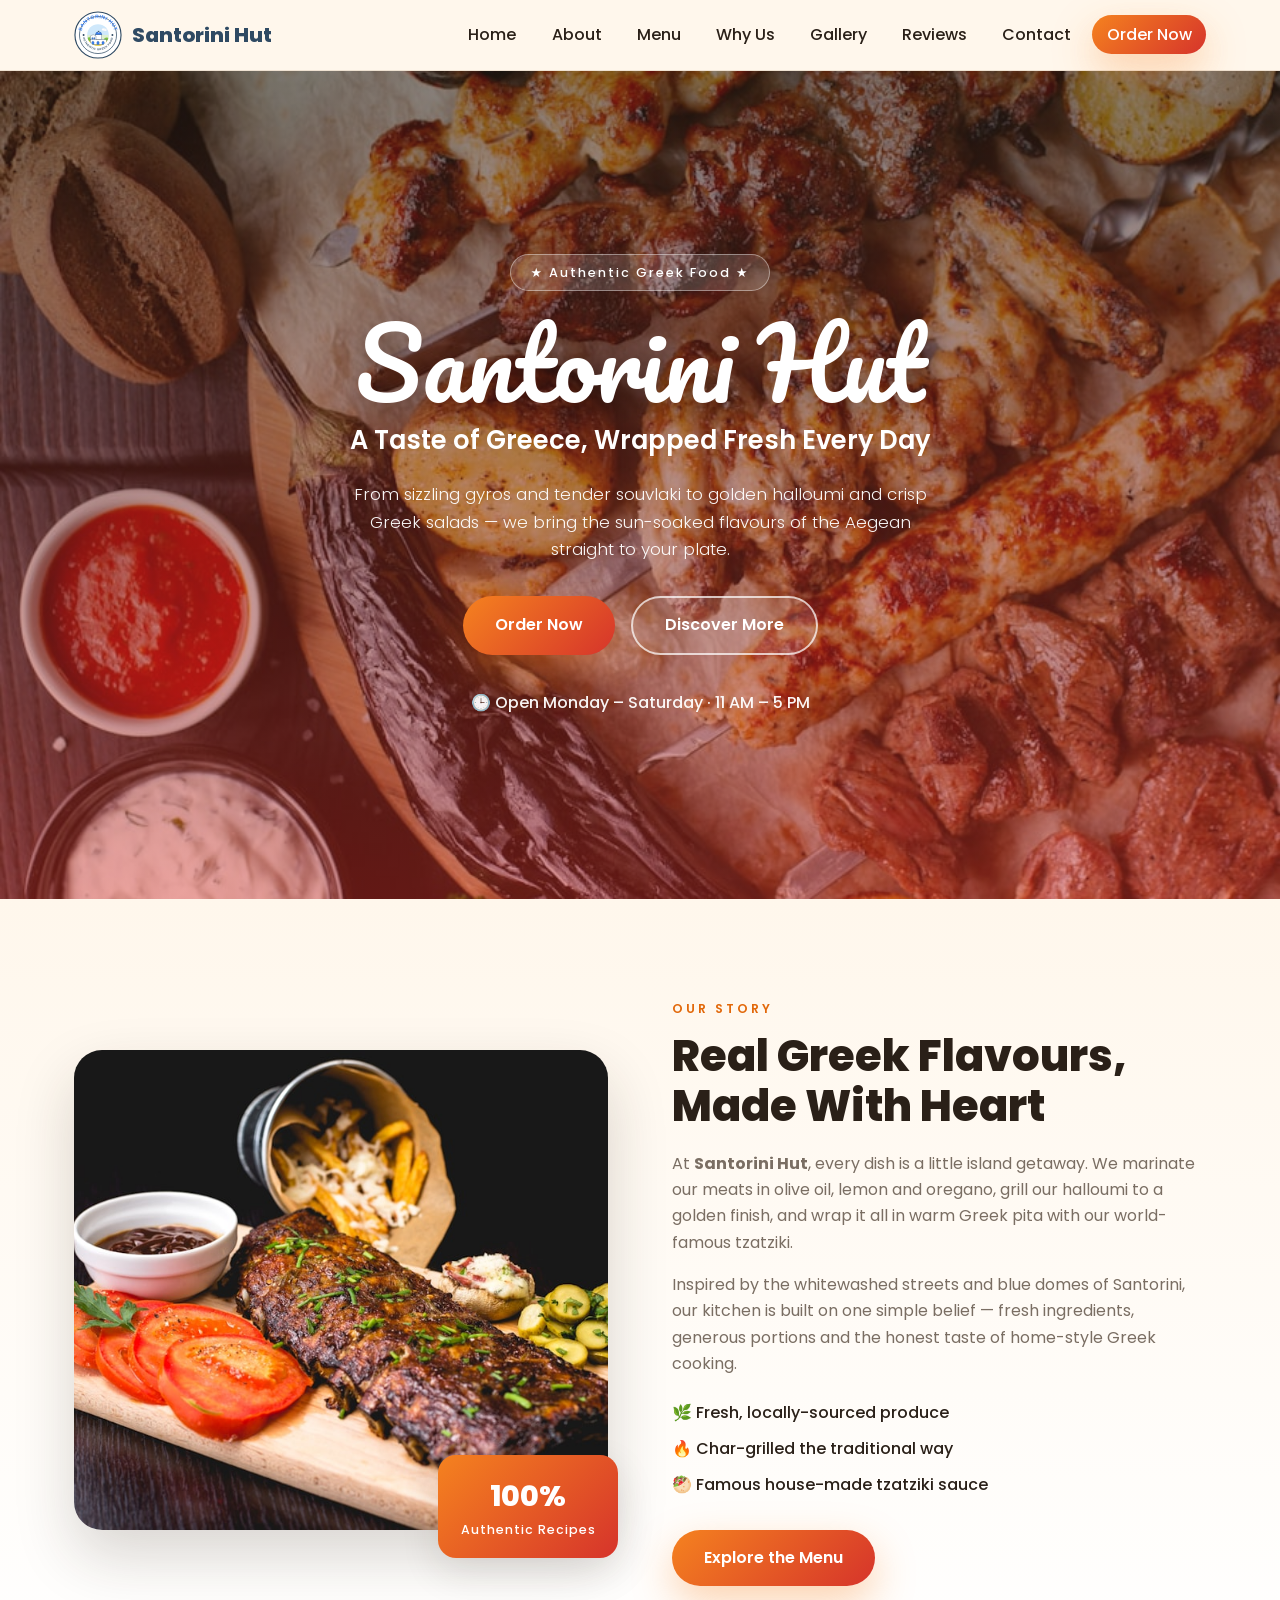
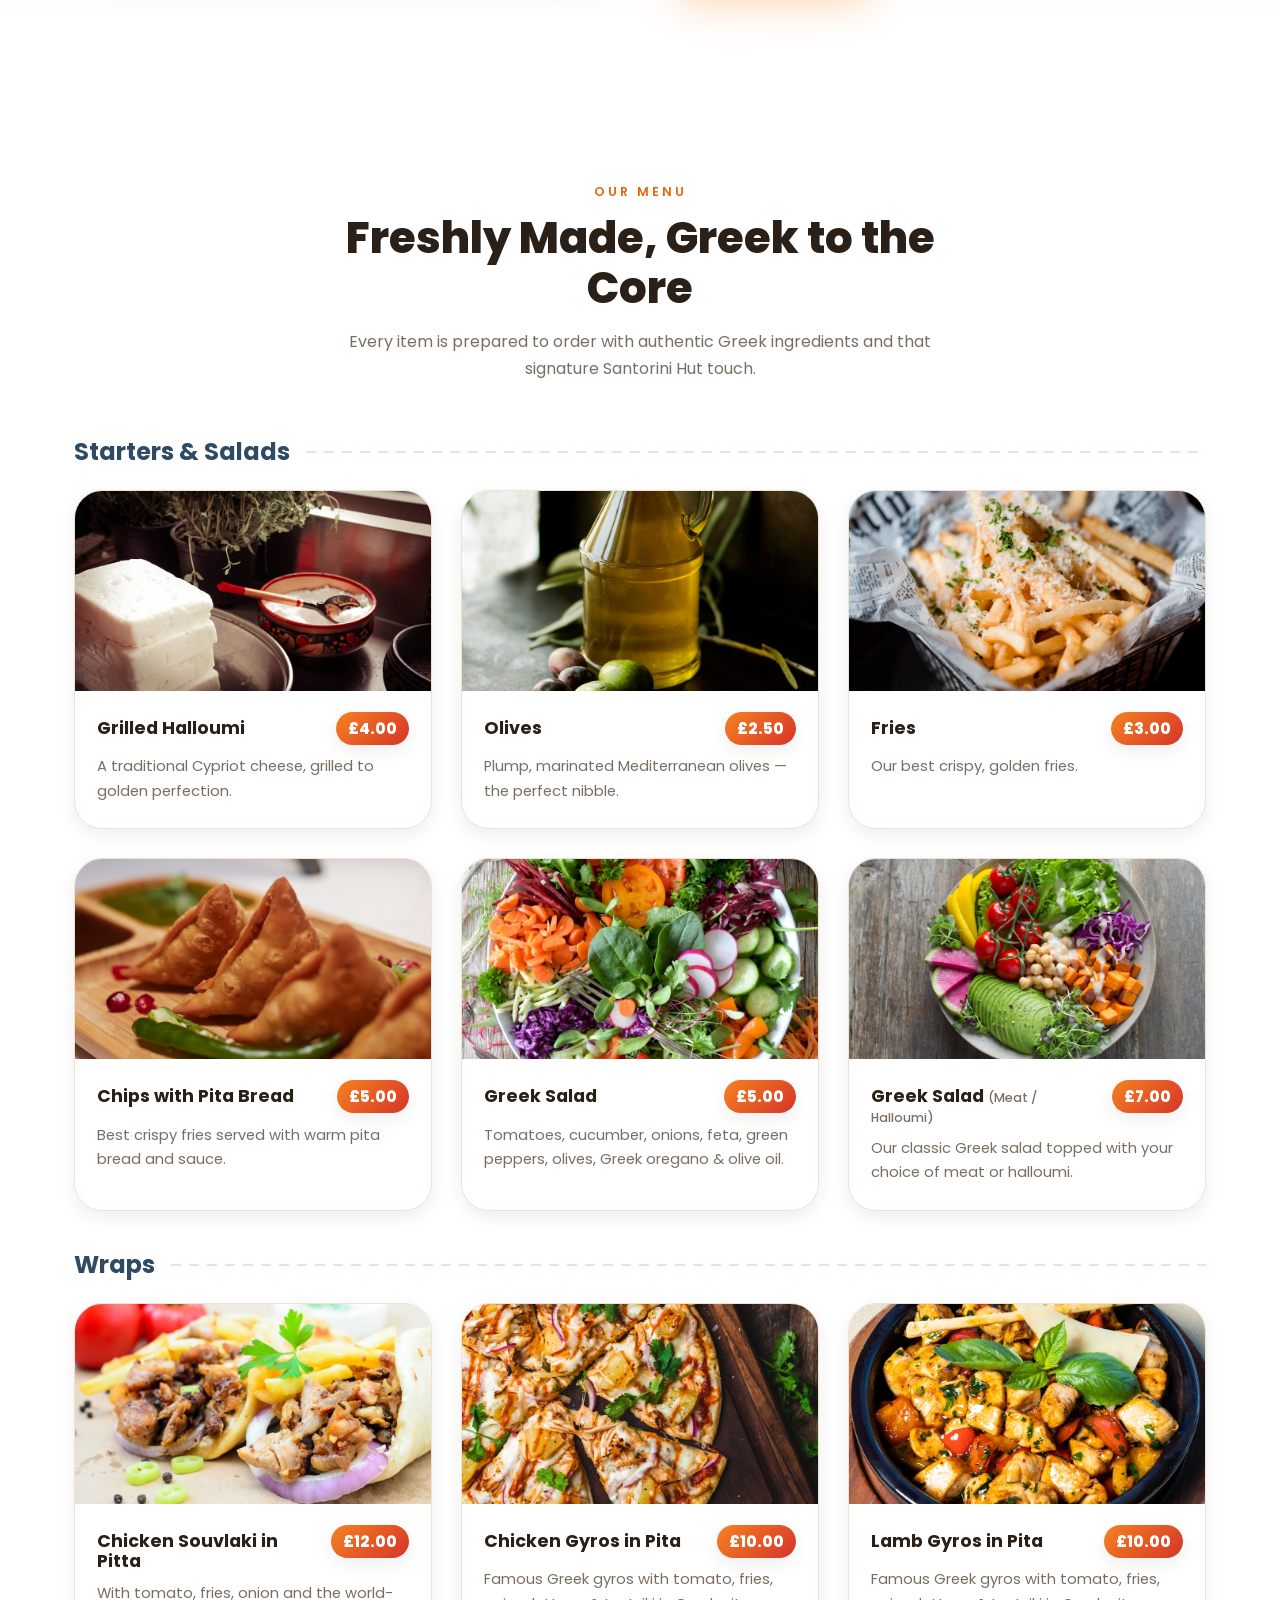
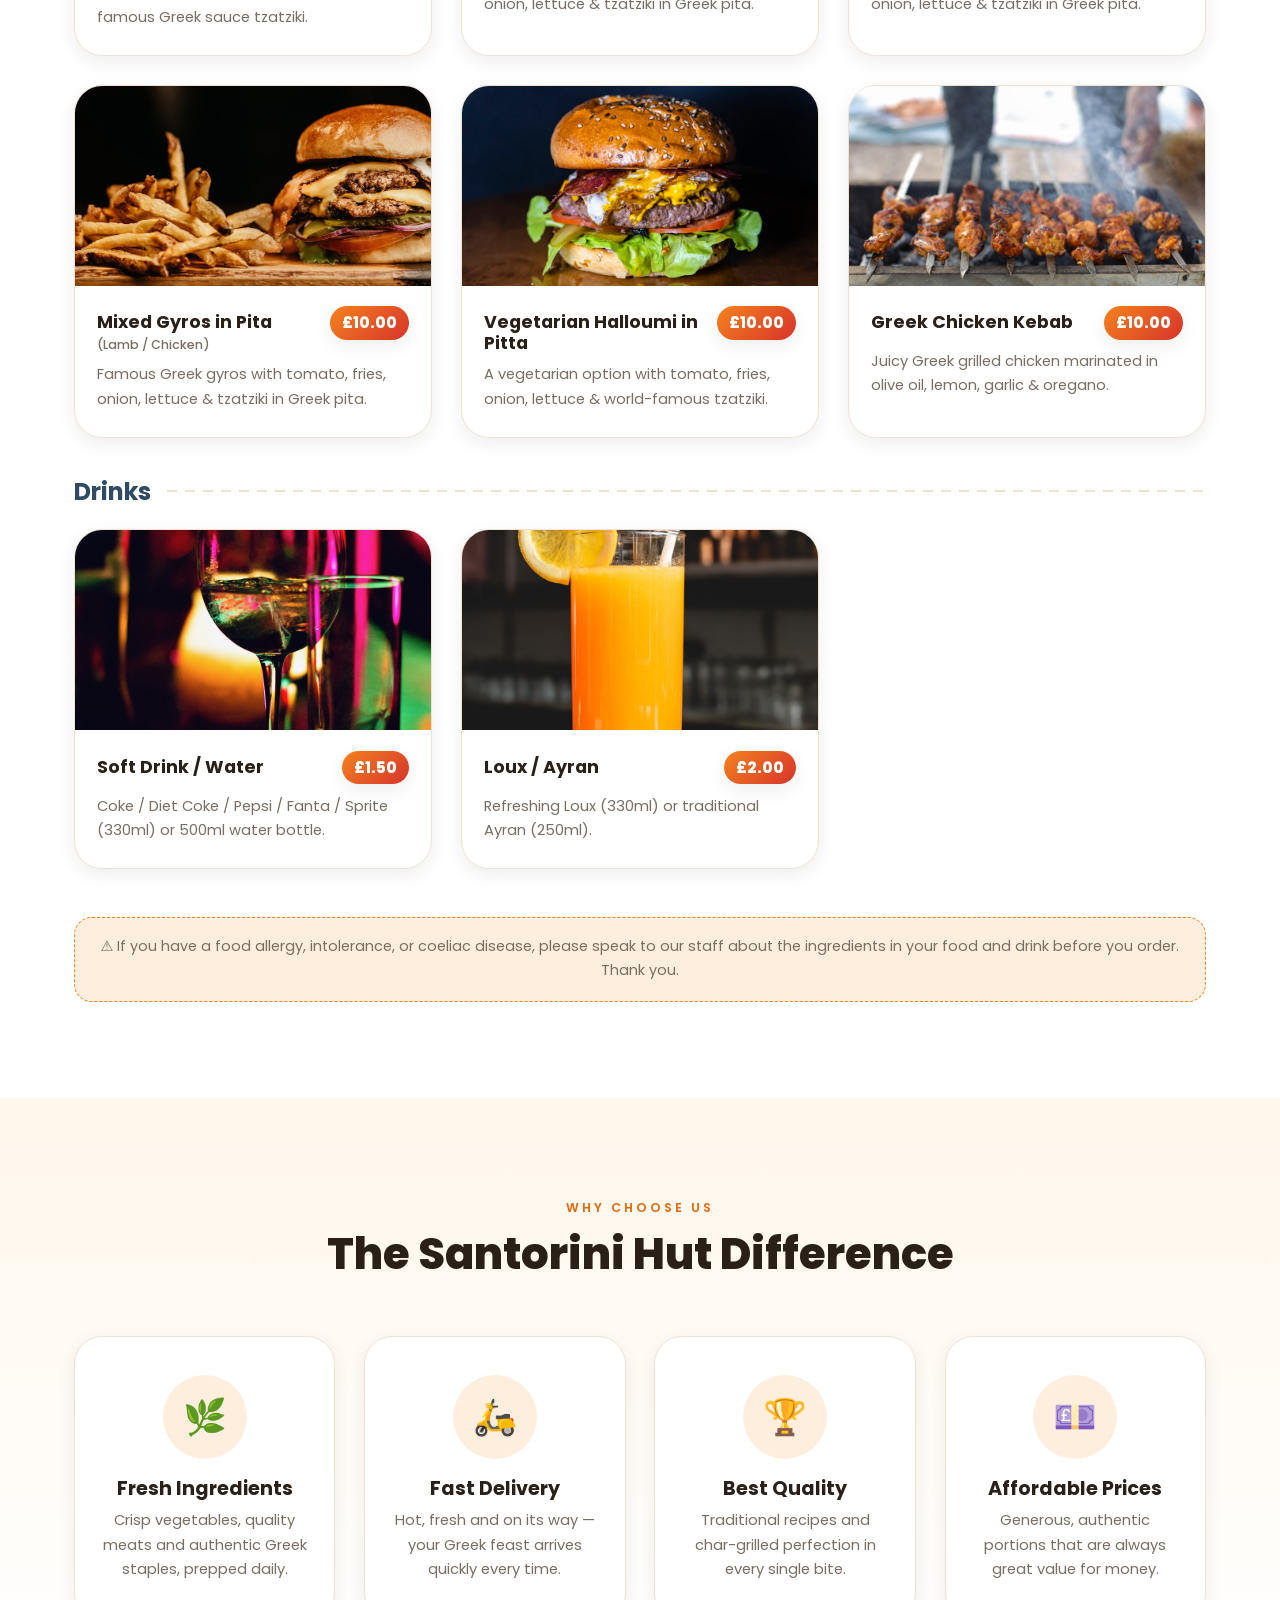
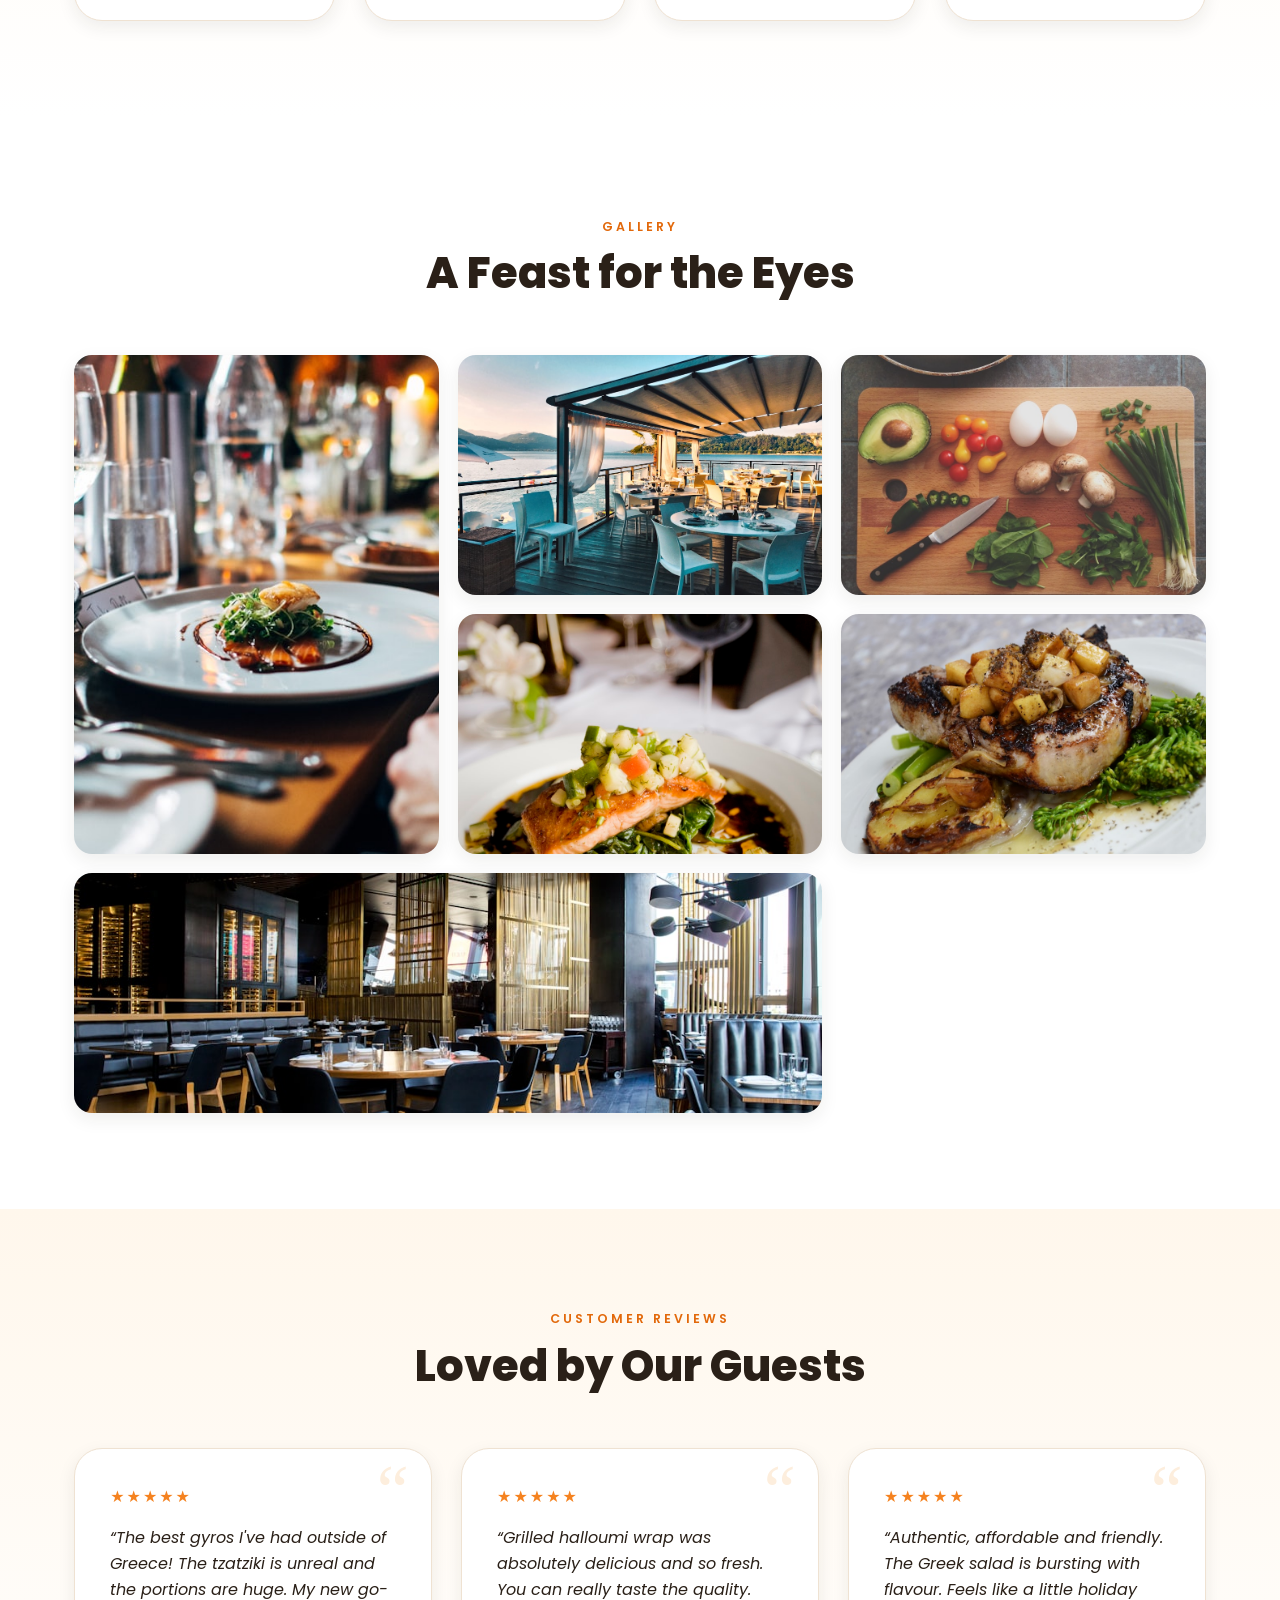
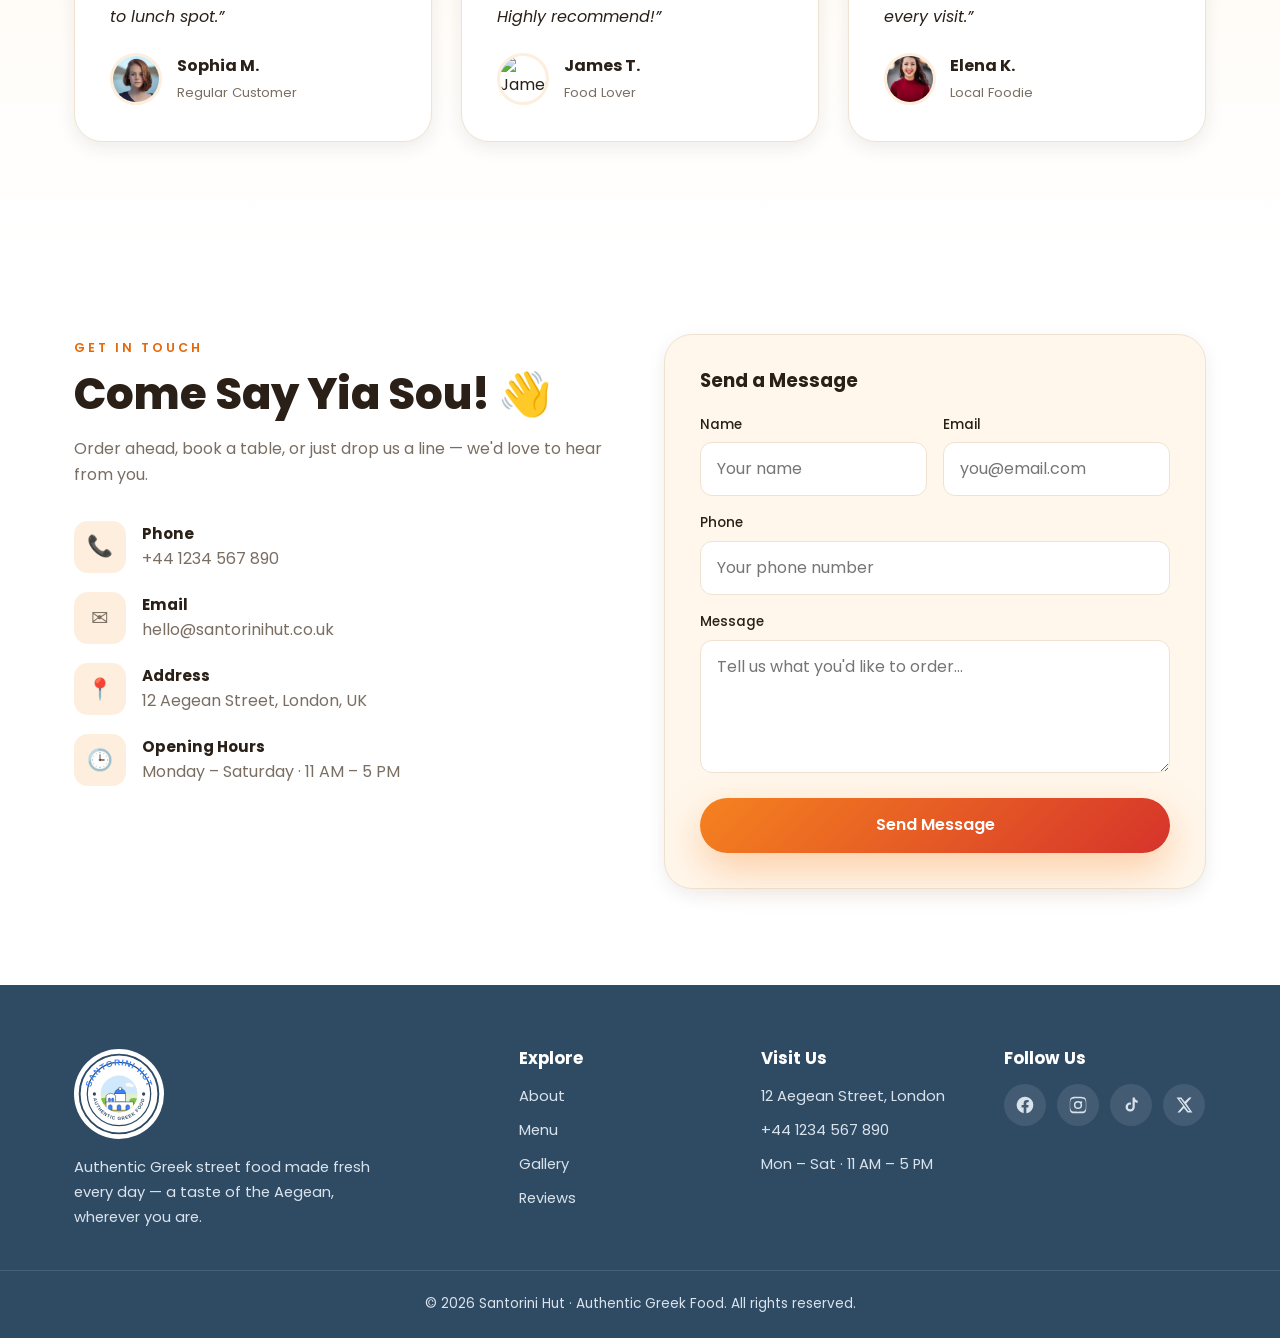
==== index.html @ 81c3ccb2 "Add premium responsive Santorini Hut Greek restaurant website - Build index.html + style.css with se" ====
<!DOCTYPE html>
<html lang="en">
<head>
  <meta charset="UTF-8" />
  <meta name="viewport" content="width=device-width, initial-scale=1.0" />
  <title>Santorini Hut — Authentic Greek Food</title>
  <meta name="description" content="Santorini Hut serves authentic Greek street food — gyros, souvlaki, halloumi and fresh Greek salads. Open Monday to Saturday, 11am–5pm." />

  <!-- Google Fonts: Poppins -->
  <link rel="preconnect" href="https://fonts.googleapis.com" />
  <link rel="preconnect" href="https://fonts.gstatic.com" crossorigin />
  <link href="https://fonts.googleapis.com/css2?family=Poppins:wght@300;400;500;600;700;800&family=Pacifico&display=swap" rel="stylesheet" />

  <link rel="icon" type="image/svg+xml" href="images/logo.svg" />
  <link rel="stylesheet" href="style.css" />
</head>
<body>

  <!-- ============================================================
       HEADER / NAVIGATION
  ============================================================= -->
  <header class="site-header" id="top">
    <nav class="navbar">
      <a href="#top" class="brand">
        <img src="images/logo.svg" alt="Santorini Hut logo" class="brand-logo" />
        <span class="brand-name">Santorini&nbsp;Hut</span>
      </a>

      <!-- Pure-CSS hamburger toggle (no JS) -->
      <input type="checkbox" id="nav-toggle" class="nav-toggle" />
      <label for="nav-toggle" class="nav-toggle-label" aria-label="Toggle navigation">
        <span></span><span></span><span></span>
      </label>

      <ul class="nav-links">
        <li><a href="#home">Home</a></li>
        <li><a href="#about">About</a></li>
        <li><a href="#menu">Menu</a></li>
        <li><a href="#why">Why Us</a></li>
        <li><a href="#gallery">Gallery</a></li>
        <li><a href="#reviews">Reviews</a></li>
        <li><a href="#contact">Contact</a></li>
        <li><a href="#menu" class="nav-cta">Order Now</a></li>
      </ul>
    </nav>
  </header>

  <!-- ============================================================
       1. HERO SECTION
  ============================================================= -->
  <section class="hero" id="home">
    <div class="hero-overlay"></div>
    <div class="hero-content">
      <span class="hero-badge">★ Authentic Greek Food ★</span>
      <h1 class="hero-title">Santorini Hut</h1>
      <p class="hero-tagline">A Taste of Greece, Wrapped Fresh Every Day</p>
      <p class="hero-desc">
        From sizzling gyros and tender souvlaki to golden halloumi and crisp Greek
        salads — we bring the sun-soaked flavours of the Aegean straight to your plate.
      </p>
      <div class="hero-actions">
        <a href="#menu" class="btn btn-primary">Order Now</a>
        <a href="#about" class="btn btn-ghost">Discover More</a>
      </div>
      <p class="hero-hours">🕒 Open Monday – Saturday · 11 AM – 5 PM</p>
    </div>
  </section>

  <!-- ============================================================
       2. ABOUT SECTION
  ============================================================= -->
  <section class="about section" id="about">
    <div class="container about-grid">
      <div class="about-image">
        <img src="images/about.jpg" alt="A spread of fresh Greek dishes" />
        <div class="about-image-badge">
          <span class="years">100%</span>
          <span class="label">Authentic Recipes</span>
        </div>
      </div>
      <div class="about-text">
        <span class="eyebrow">Our Story</span>
        <h2 class="section-title">Real Greek Flavours, Made With Heart</h2>
        <p>
          At <strong>Santorini Hut</strong>, every dish is a little island getaway. We
          marinate our meats in olive oil, lemon and oregano, grill our halloumi to a
          golden finish, and wrap it all in warm Greek pita with our world-famous
          tzatziki.
        </p>
        <p>
          Inspired by the whitewashed streets and blue domes of Santorini, our kitchen
          is built on one simple belief — fresh ingredients, generous portions and the
          honest taste of home-style Greek cooking.
        </p>
        <ul class="about-points">
          <li>🌿 Fresh, locally-sourced produce</li>
          <li>🔥 Char-grilled the traditional way</li>
          <li>🥙 Famous house-made tzatziki sauce</li>
        </ul>
        <a href="#menu" class="btn btn-primary">Explore the Menu</a>
      </div>
    </div>
  </section>

  <!-- ============================================================
       3. MENU SECTION
  ============================================================= -->
  <section class="menu section" id="menu">
    <div class="container">
      <div class="section-head">
        <span class="eyebrow">Our Menu</span>
        <h2 class="section-title">Freshly Made, Greek to the Core</h2>
        <p class="section-sub">
          Every item is prepared to order with authentic Greek ingredients and that
          signature Santorini Hut touch.
        </p>
      </div>

      <!-- Starters / Salads -->
      <h3 class="menu-category">Starters &amp; Salads</h3>
      <div class="menu-grid">
        <article class="menu-card">
          <div class="menu-card-img"><img src="images/halloumi.jpg" alt="Grilled halloumi" /></div>
          <div class="menu-card-body">
            <div class="menu-card-head">
              <h4>Grilled Halloumi</h4>
              <span class="price">£4.00</span>
            </div>
            <p>A traditional Cypriot cheese, grilled to golden perfection.</p>
          </div>
        </article>

        <article class="menu-card">
          <div class="menu-card-img"><img src="images/olives.jpg" alt="Bowl of olives" /></div>
          <div class="menu-card-body">
            <div class="menu-card-head">
              <h4>Olives</h4>
              <span class="price">£2.50</span>
            </div>
            <p>Plump, marinated Mediterranean olives — the perfect nibble.</p>
          </div>
        </article>

        <article class="menu-card">
          <div class="menu-card-img"><img src="images/fries.jpg" alt="Crispy fries" /></div>
          <div class="menu-card-body">
            <div class="menu-card-head">
              <h4>Fries</h4>
              <span class="price">£3.00</span>
            </div>
            <p>Our best crispy, golden fries.</p>
          </div>
        </article>

        <article class="menu-card">
          <div class="menu-card-img"><img src="images/chips-pita.jpg" alt="Chips with pita bread" /></div>
          <div class="menu-card-body">
            <div class="menu-card-head">
              <h4>Chips with Pita Bread</h4>
              <span class="price">£5.00</span>
            </div>
            <p>Best crispy fries served with warm pita bread and sauce.</p>
          </div>
        </article>

        <article class="menu-card">
          <div class="menu-card-img"><img src="images/greek-salad.jpg" alt="Greek salad" /></div>
          <div class="menu-card-body">
            <div class="menu-card-head">
              <h4>Greek Salad</h4>
              <span class="price">£5.00</span>
            </div>
            <p>Tomatoes, cucumber, onions, feta, green peppers, olives, Greek oregano &amp; olive oil.</p>
          </div>
        </article>

        <article class="menu-card">
          <div class="menu-card-img"><img src="images/salad-meat.jpg" alt="Greek salad with meat or halloumi" /></div>
          <div class="menu-card-body">
            <div class="menu-card-head">
              <h4>Greek Salad <small>(Meat / Halloumi)</small></h4>
              <span class="price">£7.00</span>
            </div>
            <p>Our classic Greek salad topped with your choice of meat or halloumi.</p>
          </div>
        </article>
      </div>

      <!-- Wraps -->
      <h3 class="menu-category">Wraps</h3>
      <div class="menu-grid">
        <article class="menu-card">
          <div class="menu-card-img"><img src="images/souvlaki.jpg" alt="Chicken souvlaki in pitta" /></div>
          <div class="menu-card-body">
            <div class="menu-card-head">
              <h4>Chicken Souvlaki in Pitta</h4>
              <span class="price">£12.00</span>
            </div>
            <p>With tomato, fries, onion and the world-famous Greek sauce tzatziki.</p>
          </div>
        </article>

        <article class="menu-card">
          <div class="menu-card-img"><img src="images/chicken-gyros.jpg" alt="Chicken gyros in pita" /></div>
          <div class="menu-card-body">
            <div class="menu-card-head">
              <h4>Chicken Gyros in Pita</h4>
              <span class="price">£10.00</span>
            </div>
            <p>Famous Greek gyros with tomato, fries, onion, lettuce &amp; tzatziki in Greek pita.</p>
          </div>
        </article>

        <article class="menu-card">
          <div class="menu-card-img"><img src="images/lamb-gyros.jpg" alt="Lamb gyros in pita" /></div>
          <div class="menu-card-body">
            <div class="menu-card-head">
              <h4>Lamb Gyros in Pita</h4>
              <span class="price">£10.00</span>
            </div>
            <p>Famous Greek gyros with tomato, fries, onion, lettuce &amp; tzatziki in Greek pita.</p>
          </div>
        </article>

        <article class="menu-card">
          <div class="menu-card-img"><img src="images/mixed-gyros.jpg" alt="Mixed gyros in pita" /></div>
          <div class="menu-card-body">
            <div class="menu-card-head">
              <h4>Mixed Gyros in Pita <small>(Lamb / Chicken)</small></h4>
              <span class="price">£10.00</span>
            </div>
            <p>Famous Greek gyros with tomato, fries, onion, lettuce &amp; tzatziki in Greek pita.</p>
          </div>
        </article>

        <article class="menu-card">
          <div class="menu-card-img"><img src="images/veg-halloumi.jpg" alt="Vegetarian halloumi in pitta" /></div>
          <div class="menu-card-body">
            <div class="menu-card-head">
              <h4>Vegetarian Halloumi in Pitta</h4>
              <span class="price">£10.00</span>
            </div>
            <p>A vegetarian option with tomato, fries, onion, lettuce &amp; world-famous tzatziki.</p>
          </div>
        </article>

        <article class="menu-card">
          <div class="menu-card-img"><img src="images/kebab.jpg" alt="Greek chicken kebab" /></div>
          <div class="menu-card-body">
            <div class="menu-card-head">
              <h4>Greek Chicken Kebab</h4>
              <span class="price">£10.00</span>
            </div>
            <p>Juicy Greek grilled chicken marinated in olive oil, lemon, garlic &amp; oregano.</p>
          </div>
        </article>
      </div>

      <!-- Drinks -->
      <h3 class="menu-category">Drinks</h3>
      <div class="menu-grid">
        <article class="menu-card">
          <div class="menu-card-img"><img src="images/drinks.jpg" alt="Soft drinks and water" /></div>
          <div class="menu-card-body">
            <div class="menu-card-head">
              <h4>Soft Drink / Water</h4>
              <span class="price">£1.50</span>
            </div>
            <p>Coke / Diet Coke / Pepsi / Fanta / Sprite (330ml) or 500ml water bottle.</p>
          </div>
        </article>

        <article class="menu-card">
          <div class="menu-card-img"><img src="images/ayran.jpg" alt="Loux and Ayran drinks" /></div>
          <div class="menu-card-body">
            <div class="menu-card-head">
              <h4>Loux / Ayran</h4>
              <span class="price">£2.00</span>
            </div>
            <p>Refreshing Loux (330ml) or traditional Ayran (250ml).</p>
          </div>
        </article>
      </div>

      <p class="allergy-note">
        ⚠️ If you have a food allergy, intolerance, or coeliac disease, please speak to
        our staff about the ingredients in your food and drink before you order. Thank you.
      </p>
    </div>
  </section>

  <!-- ============================================================
       4. WHY CHOOSE US
  ============================================================= -->
  <section class="why section" id="why">
    <div class="container">
      <div class="section-head">
        <span class="eyebrow">Why Choose Us</span>
        <h2 class="section-title">The Santorini Hut Difference</h2>
      </div>
      <div class="why-grid">
        <div class="why-card">
          <div class="why-icon">🌿</div>
          <h3>Fresh Ingredients</h3>
          <p>Crisp vegetables, quality meats and authentic Greek staples, prepped daily.</p>
        </div>
        <div class="why-card">
          <div class="why-icon">🛵</div>
          <h3>Fast Delivery</h3>
          <p>Hot, fresh and on its way — your Greek feast arrives quickly every time.</p>
        </div>
        <div class="why-card">
          <div class="why-icon">🏆</div>
          <h3>Best Quality</h3>
          <p>Traditional recipes and char-grilled perfection in every single bite.</p>
        </div>
        <div class="why-card">
          <div class="why-icon">💷</div>
          <h3>Affordable Prices</h3>
          <p>Generous, authentic portions that are always great value for money.</p>
        </div>
      </div>
    </div>
  </section>

  <!-- ============================================================
       5. GALLERY
  ============================================================= -->
  <section class="gallery section" id="gallery">
    <div class="container">
      <div class="section-head">
        <span class="eyebrow">Gallery</span>
        <h2 class="section-title">A Feast for the Eyes</h2>
      </div>
      <div class="gallery-grid">
        <figure class="gallery-item"><img src="images/gallery1.jpg" alt="Greek dish" /></figure>
        <figure class="gallery-item"><img src="images/gallery2.jpg" alt="Greek dish" /></figure>
        <figure class="gallery-item"><img src="images/gallery3.jpg" alt="Greek dish" /></figure>
        <figure class="gallery-item"><img src="images/gallery4.jpg" alt="Greek dish" /></figure>
        <figure class="gallery-item"><img src="images/gallery5.jpg" alt="Greek dish" /></figure>
        <figure class="gallery-item"><img src="images/gallery6.jpg" alt="Greek dish" /></figure>
      </div>
    </div>
  </section>

  <!-- ============================================================
       6. CUSTOMER REVIEWS
  ============================================================= -->
  <section class="reviews section" id="reviews">
    <div class="container">
      <div class="section-head">
        <span class="eyebrow">Customer Reviews</span>
        <h2 class="section-title">Loved by Our Guests</h2>
      </div>
      <div class="reviews-grid">
        <article class="review-card">
          <div class="stars">★★★★★</div>
          <p class="quote">“The best gyros I've had outside of Greece! The tzatziki is unreal and the portions are huge. My new go-to lunch spot.”</p>
          <div class="reviewer">
            <img src="images/review1.jpg" alt="Sophia M." />
            <div>
              <strong>Sophia M.</strong>
              <span>Regular Customer</span>
            </div>
          </div>
        </article>

        <article class="review-card">
          <div class="stars">★★★★★</div>
          <p class="quote">“Grilled halloumi wrap was absolutely delicious and so fresh. You can really taste the quality. Highly recommend!”</p>
          <div class="reviewer">
            <img src="images/review2.jpg" alt="James T." />
            <div>
              <strong>James T.</strong>
              <span>Food Lover</span>
            </div>
          </div>
        </article>

        <article class="review-card">
          <div class="stars">★★★★★</div>
          <p class="quote">“Authentic, affordable and friendly. The Greek salad is bursting with flavour. Feels like a little holiday every visit.”</p>
          <div class="reviewer">
            <img src="images/review3.jpg" alt="Elena K." />
            <div>
              <strong>Elena K.</strong>
              <span>Local Foodie</span>
            </div>
          </div>
        </article>
      </div>
    </div>
  </section>

  <!-- ============================================================
       7. CONTACT
  ============================================================= -->
  <section class="contact section" id="contact">
    <div class="container contact-grid">
      <div class="contact-info">
        <span class="eyebrow">Get in Touch</span>
        <h2 class="section-title">Come Say Yia Sou! 👋</h2>
        <p>Order ahead, book a table, or just drop us a line — we'd love to hear from you.</p>

        <ul class="contact-list">
          <li>
            <span class="contact-ic">📞</span>
            <div><strong>Phone</strong><a href="tel:+441234567890">+44 1234 567 890</a></div>
          </li>
          <li>
            <span class="contact-ic">✉️</span>
            <div><strong>Email</strong><a href="mailto:hello@santorinihut.co.uk">hello@santorinihut.co.uk</a></div>
          </li>
          <li>
            <span class="contact-ic">📍</span>
            <div><strong>Address</strong><span>12 Aegean Street, London, UK</span></div>
          </li>
          <li>
            <span class="contact-ic">🕒</span>
            <div><strong>Opening Hours</strong><span>Monday – Saturday · 11 AM – 5 PM</span></div>
          </li>
        </ul>
      </div>

      <form class="contact-form" action="#" method="post">
        <h3>Send a Message</h3>
        <div class="form-row">
          <label>
            <span>Name</span>
            <input type="text" name="name" placeholder="Your name" required />
          </label>
          <label>
            <span>Email</span>
            <input type="email" name="email" placeholder="you@email.com" required />
          </label>
        </div>
        <label>
          <span>Phone</span>
          <input type="tel" name="phone" placeholder="Your phone number" />
        </label>
        <label>
          <span>Message</span>
          <textarea name="message" rows="4" placeholder="Tell us what you'd like to order…" required></textarea>
        </label>
        <button type="submit" class="btn btn-primary btn-block">Send Message</button>
      </form>
    </div>
  </section>

  <!-- ============================================================
       8. FOOTER
  ============================================================= -->
  <footer class="site-footer">
    <div class="container footer-grid">
      <div class="footer-brand">
        <img src="images/logo.svg" alt="Santorini Hut logo" class="footer-logo" />
        <p>Authentic Greek street food made fresh every day — a taste of the Aegean, wherever you are.</p>
      </div>

      <div class="footer-col">
        <h4>Explore</h4>
        <ul>
          <li><a href="#about">About</a></li>
          <li><a href="#menu">Menu</a></li>
          <li><a href="#gallery">Gallery</a></li>
          <li><a href="#reviews">Reviews</a></li>
        </ul>
      </div>

      <div class="footer-col">
        <h4>Visit Us</h4>
        <ul>
          <li>12 Aegean Street, London</li>
          <li><a href="tel:+441234567890">+44 1234 567 890</a></li>
          <li>Mon – Sat · 11 AM – 5 PM</li>
        </ul>
      </div>

      <div class="footer-col">
        <h4>Follow Us</h4>
        <div class="social">
          <a href="#" aria-label="Facebook" class="social-link">
            <svg viewBox="0 0 24 24" width="20" height="20" fill="currentColor"><path d="M22 12a10 10 0 1 0-11.6 9.9v-7H7.9V12h2.5V9.8c0-2.5 1.5-3.9 3.8-3.9 1.1 0 2.2.2 2.2.2v2.5h-1.2c-1.2 0-1.6.8-1.6 1.6V12h2.7l-.4 2.9h-2.3v7A10 10 0 0 0 22 12Z"/></svg>
          </a>
          <a href="#" aria-label="Instagram" class="social-link">
            <svg viewBox="0 0 24 24" width="20" height="20" fill="currentColor"><path d="M12 2.2c3.2 0 3.6 0 4.9.1 1.2.1 1.8.3 2.2.4.6.2 1 .5 1.4.9.4.4.7.8.9 1.4.1.4.3 1 .4 2.2.1 1.3.1 1.7.1 4.9s0 3.6-.1 4.9c-.1 1.2-.3 1.8-.4 2.2-.2.6-.5 1-.9 1.4-.4.4-.8.7-1.4.9-.4.1-1 .3-2.2.4-1.3.1-1.7.1-4.9.1s-3.6 0-4.9-.1c-1.2-.1-1.8-.3-2.2-.4-.6-.2-1-.5-1.4-.9-.4-.4-.7-.8-.9-1.4-.1-.4-.3-1-.4-2.2C2.2 15.6 2.2 15.2 2.2 12s0-3.6.1-4.9c.1-1.2.3-1.8.4-2.2.2-.6.5-1 .9-1.4.4-.4.8-.7 1.4-.9.4-.1 1-.3 2.2-.4C8.4 2.2 8.8 2.2 12 2.2Zm0 1.8c-3.1 0-3.5 0-4.7.1-1.1.1-1.7.2-2.1.4-.5.2-.9.4-1.3.8-.4.4-.6.8-.8 1.3-.2.4-.3 1-.4 2.1C2.6 9.9 2.6 10.3 2.6 12s0 2.1.1 3.3c.1 1.1.2 1.7.4 2.1.2.5.4.9.8 1.3.4.4.8.6 1.3.8.4.2 1 .3 2.1.4 1.2.1 1.6.1 4.7.1s3.5 0 4.7-.1c1.1-.1 1.7-.2 2.1-.4.5-.2.9-.4 1.3-.8.4-.4.6-.8.8-1.3.2-.4.3-1 .4-2.1.1-1.2.1-1.6.1-3.3s0-2.1-.1-3.3c-.1-1.1-.2-1.7-.4-2.1-.2-.5-.4-.9-.8-1.3-.4-.4-.8-.6-1.3-.8-.4-.2-1-.3-2.1-.4-1.2-.1-1.6-.1-4.7-.1Zm0 3.1a4.9 4.9 0 1 1 0 9.8 4.9 4.9 0 0 1 0-9.8Zm0 1.8a3.1 3.1 0 1 0 0 6.2 3.1 3.1 0 0 0 0-6.2Zm5.1-.3a1.1 1.1 0 1 1-2.3 0 1.1 1.1 0 0 1 2.3 0Z"/></svg>
          </a>
          <a href="#" aria-label="TikTok" class="social-link">
            <svg viewBox="0 0 24 24" width="20" height="20" fill="currentColor"><path d="M16.5 3c.3 2 1.5 3.6 3.5 3.9v2.6c-1.3 0-2.5-.4-3.5-1v5.9a5.5 5.5 0 1 1-5.5-5.5c.3 0 .6 0 .9.1v2.7a2.8 2.8 0 1 0 2 2.7V3h2.6Z"/></svg>
          </a>
          <a href="#" aria-label="X" class="social-link">
            <svg viewBox="0 0 24 24" width="20" height="20" fill="currentColor"><path d="M18.2 3h2.9l-6.4 7.3L22 21h-5.9l-4.2-5.5L7 21H4.1l6.8-7.8L3 3h6l3.8 5 5.4-5Zm-1 16.2h1.6L8.1 4.7H6.4l10.8 14.5Z"/></svg>
          </a>
        </div>
      </div>
    </div>

    <div class="footer-bottom">
      <p>© 2026 Santorini Hut · Authentic Greek Food. All rights reserved.</p>
    </div>
  </footer>

</body>
</html>
---- style.css ----
/* =============================================================
   SANTORINI HUT — Premium Greek Restaurant Website
   Stylesheet (HTML5 + CSS3, no frameworks)
   -------------------------------------------------------------
   Contents
   1.  Design tokens (CSS variables)
   2.  Base & resets
   3.  Reusable components (buttons, containers, section heads)
   4.  Header & navigation
   5.  Hero
   6.  About
   7.  Menu
   8.  Why Choose Us
   9.  Gallery
   10. Reviews
   11. Contact
   12. Footer
   13. Animations
   14. Responsive / media queries
============================================================= */

/* -------------------------------------------------------------
   1. DESIGN TOKENS
------------------------------------------------------------- */
:root {
  /* Warm palette */
  --orange:      #f5821f;
  --orange-dark: #e2680a;
  --red:         #d6342b;
  --cream:       #fff7ec;
  --cream-2:     #fdeedd;
  --white:       #ffffff;

  /* Neutrals */
  --ink:    #2a2018;   /* warm near-black text */
  --muted:  #7a6e63;   /* secondary text */
  --line:   #efe2d2;   /* subtle borders */

  /* Brand accent (from the Santorini logo) */
  --aegean: #2f4a63;

  /* Gradients */
  --grad-warm: linear-gradient(135deg, var(--orange) 0%, var(--red) 100%);
  --grad-soft: linear-gradient(180deg, var(--cream) 0%, var(--white) 100%);

  /* Effects */
  --radius:    18px;
  --radius-lg: 28px;
  --shadow-sm: 0 6px 18px rgba(42, 32, 24, 0.08);
  --shadow-md: 0 14px 38px rgba(42, 32, 24, 0.12);
  --shadow-lg: 0 26px 60px rgba(42, 32, 24, 0.18);
  --shadow-glow: 0 16px 40px rgba(245, 130, 31, 0.35);

  --container: 1180px;
  --ease: cubic-bezier(0.22, 1, 0.36, 1);

  font-size: 16px;
}

/* -------------------------------------------------------------
   2. BASE & RESETS
------------------------------------------------------------- */
*, *::before, *::after { box-sizing: border-box; margin: 0; padding: 0; }

html { scroll-behavior: smooth; scroll-padding-top: 84px; }

body {
  font-family: 'Poppins', 'Montserrat', system-ui, sans-serif;
  color: var(--ink);
  background: var(--cream);
  line-height: 1.65;
  -webkit-font-smoothing: antialiased;
  overflow-x: hidden;
}

img { max-width: 100%; display: block; }
a { text-decoration: none; color: inherit; }
ul { list-style: none; }

h1, h2, h3, h4 { line-height: 1.15; font-weight: 700; }

/* -------------------------------------------------------------
   3. REUSABLE COMPONENTS
------------------------------------------------------------- */
.container { width: 100%; max-width: var(--container); margin: 0 auto; padding: 0 1.5rem; }

.section { padding: 6rem 0; }

/* Section heading block */
.section-head { text-align: center; max-width: 640px; margin: 0 auto 3.5rem; }

.eyebrow {
  display: inline-block;
  font-weight: 600;
  letter-spacing: 3px;
  text-transform: uppercase;
  font-size: 0.78rem;
  color: var(--orange-dark);
  margin-bottom: 0.75rem;
}

.section-title {
  font-size: clamp(1.8rem, 4vw, 2.7rem);
  font-weight: 800;
  color: var(--ink);
}

.section-sub { color: var(--muted); margin-top: 1rem; }

/* Buttons */
.btn {
  display: inline-flex;
  align-items: center;
  justify-content: center;
  gap: 0.5rem;
  padding: 0.9rem 2rem;
  font: inherit;
  font-weight: 600;
  border: none;
  border-radius: 999px;
  cursor: pointer;
  transition: transform 0.35s var(--ease), box-shadow 0.35s var(--ease),
              background 0.35s var(--ease), color 0.35s var(--ease);
}

.btn-primary {
  background: var(--grad-warm);
  color: var(--white);
  box-shadow: var(--shadow-glow);
}
.btn-primary:hover { transform: translateY(-3px) scale(1.02); box-shadow: 0 22px 46px rgba(214, 52, 43, 0.4); }

.btn-ghost {
  background: rgba(255, 255, 255, 0.12);
  color: var(--white);
  border: 2px solid rgba(255, 255, 255, 0.7);
  backdrop-filter: blur(6px);
}
.btn-ghost:hover { background: var(--white); color: var(--red); transform: translateY(-3px); }

.btn-block { width: 100%; }

/* -------------------------------------------------------------
   4. HEADER & NAVIGATION
------------------------------------------------------------- */
.site-header {
  position: sticky;
  top: 0;
  z-index: 100;
  background: rgba(255, 247, 236, 0.82);
  backdrop-filter: blur(14px);
  -webkit-backdrop-filter: blur(14px);
  border-bottom: 1px solid var(--line);
}

.navbar {
  max-width: var(--container);
  margin: 0 auto;
  padding: 0.7rem 1.5rem;
  display: flex;
  align-items: center;
  justify-content: space-between;
  gap: 1rem;
}

.brand { display: flex; align-items: center; gap: 0.6rem; font-weight: 800; }
.brand-logo { width: 48px; height: 48px; }
.brand-name { font-size: 1.25rem; color: var(--aegean); }

.nav-links { display: flex; align-items: center; gap: 0.4rem; }
.nav-links a {
  padding: 0.5rem 0.9rem;
  font-weight: 500;
  border-radius: 999px;
  position: relative;
  transition: color 0.3s var(--ease), background 0.3s var(--ease);
}
.nav-links a:not(.nav-cta):hover { color: var(--orange-dark); }
/* animated underline */
.nav-links a:not(.nav-cta)::after {
  content: "";
  position: absolute;
  left: 0.9rem; right: 0.9rem; bottom: 0.3rem;
  height: 2px;
  background: var(--grad-warm);
  transform: scaleX(0);
  transform-origin: left;
  transition: transform 0.3s var(--ease);
}
.nav-links a:not(.nav-cta):hover::after { transform: scaleX(1); }

.nav-cta {
  background: var(--grad-warm);
  color: var(--white) !important;
  box-shadow: var(--shadow-glow);
}
.nav-cta:hover { transform: translateY(-2px); }

/* Hamburger (pure CSS) */
.nav-toggle { display: none; }
.nav-toggle-label { display: none; flex-direction: column; gap: 5px; cursor: pointer; padding: 8px; }
.nav-toggle-label span {
  width: 26px; height: 3px; border-radius: 3px; background: var(--aegean);
  transition: transform 0.3s var(--ease), opacity 0.3s var(--ease);
}

/* -------------------------------------------------------------
   5. HERO
------------------------------------------------------------- */
.hero {
  position: relative;
  min-height: 92vh;
  display: flex;
  align-items: center;
  justify-content: center;
  text-align: center;
  color: var(--white);
  background: url('images/hero.jpg') center/cover no-repeat fixed;
}
.hero-overlay {
  position: absolute;
  inset: 0;
  background: linear-gradient(180deg, rgba(42, 32, 24, 0.55) 0%, rgba(214, 52, 43, 0.45) 100%);
}
.hero-content {
  position: relative;
  z-index: 2;
  max-width: 760px;
  padding: 7rem 1.5rem;
  animation: fade-up 1s var(--ease) both;
}
.hero-badge {
  display: inline-block;
  padding: 0.45rem 1.2rem;
  border-radius: 999px;
  background: rgba(255, 255, 255, 0.15);
  border: 1px solid rgba(255, 255, 255, 0.4);
  backdrop-filter: blur(8px);
  font-weight: 500;
  letter-spacing: 2px;
  font-size: 0.8rem;
  margin-bottom: 1.4rem;
}
.hero-title {
  font-family: 'Pacifico', 'Poppins', cursive;
  font-size: clamp(3rem, 9vw, 6rem);
  font-weight: 400;
  text-shadow: 0 8px 30px rgba(0, 0, 0, 0.35);
  line-height: 1;
}
.hero-tagline {
  font-size: clamp(1.1rem, 2.6vw, 1.6rem);
  font-weight: 600;
  margin-top: 0.6rem;
}
.hero-desc {
  max-width: 580px;
  margin: 1.2rem auto 2rem;
  font-weight: 300;
  font-size: 1.05rem;
  opacity: 0.95;
}
.hero-actions { display: flex; gap: 1rem; justify-content: center; flex-wrap: wrap; }
.hero-hours {
  margin-top: 2.2rem;
  font-weight: 500;
  opacity: 0.95;
}

/* -------------------------------------------------------------
   6. ABOUT
------------------------------------------------------------- */
.about { background: var(--grad-soft); }
.about-grid {
  display: grid;
  grid-template-columns: 1fr 1fr;
  gap: 4rem;
  align-items: center;
}
.about-image { position: relative; }
.about-image img {
  border-radius: var(--radius-lg);
  box-shadow: var(--shadow-lg);
  width: 100%;
  height: 480px;
  object-fit: cover;
}
.about-image-badge {
  position: absolute;
  bottom: -28px;
  right: -10px;
  background: var(--grad-warm);
  color: var(--white);
  border-radius: var(--radius);
  padding: 1.1rem 1.4rem;
  text-align: center;
  box-shadow: var(--shadow-md);
  display: flex;
  flex-direction: column;
}
.about-image-badge .years { font-size: 1.8rem; font-weight: 800; }
.about-image-badge .label { font-size: 0.78rem; font-weight: 500; letter-spacing: 1px; }

.about-text p { color: var(--muted); margin-bottom: 1rem; }
.about-text .section-title { margin-bottom: 1.2rem; }
.about-points { margin: 1.4rem 0 2rem; display: grid; gap: 0.6rem; }
.about-points li { font-weight: 500; color: var(--ink); }

/* -------------------------------------------------------------
   7. MENU
------------------------------------------------------------- */
.menu { background: var(--white); }
.menu-category {
  font-size: 1.5rem;
  font-weight: 700;
  color: var(--aegean);
  margin: 2.5rem 0 1.5rem;
  display: flex;
  align-items: center;
  gap: 1rem;
}
.menu-category::after {
  content: "";
  flex: 1;
  height: 2px;
  background: repeating-linear-gradient(90deg, var(--line) 0 10px, transparent 10px 18px);
}
.menu-category:first-of-type { margin-top: 0; }

.menu-grid {
  display: grid;
  grid-template-columns: repeat(3, 1fr);
  gap: 1.8rem;
}
.menu-card {
  background: var(--white);
  border: 1px solid var(--line);
  border-radius: var(--radius-lg);
  overflow: hidden;
  box-shadow: var(--shadow-sm);
  transition: transform 0.4s var(--ease), box-shadow 0.4s var(--ease);
}
.menu-card:hover { transform: translateY(-8px); box-shadow: var(--shadow-lg); }
.menu-card-img { height: 200px; overflow: hidden; }
.menu-card-img img {
  width: 100%; height: 100%; object-fit: cover;
  transition: transform 0.6s var(--ease);
}
.menu-card:hover .menu-card-img img { transform: scale(1.08); }
.menu-card-body { padding: 1.3rem 1.4rem 1.6rem; }
.menu-card-head { display: flex; justify-content: space-between; align-items: baseline; gap: 0.8rem; }
.menu-card-head h4 { font-size: 1.1rem; }
.menu-card-head h4 small { font-weight: 500; color: var(--muted); font-size: 0.78rem; }
.price {
  flex-shrink: 0;
  font-weight: 800;
  color: var(--white);
  background: var(--grad-warm);
  padding: 0.25rem 0.75rem;
  border-radius: 999px;
  font-size: 0.95rem;
  box-shadow: var(--shadow-sm);
}
.menu-card-body p { color: var(--muted); font-size: 0.92rem; margin-top: 0.6rem; }

.allergy-note {
  margin-top: 3rem;
  text-align: center;
  background: var(--cream-2);
  border: 1px dashed var(--orange);
  border-radius: var(--radius);
  padding: 1.1rem 1.4rem;
  color: var(--muted);
  font-size: 0.9rem;
}

/* -------------------------------------------------------------
   8. WHY CHOOSE US
------------------------------------------------------------- */
.why { background: var(--grad-soft); }
.why-grid { display: grid; grid-template-columns: repeat(4, 1fr); gap: 1.8rem; }
.why-card {
  background: var(--white);
  border-radius: var(--radius-lg);
  padding: 2.4rem 1.6rem;
  text-align: center;
  box-shadow: var(--shadow-sm);
  border: 1px solid var(--line);
  transition: transform 0.4s var(--ease), box-shadow 0.4s var(--ease);
}
.why-card:hover { transform: translateY(-8px); box-shadow: var(--shadow-md); }
.why-icon {
  width: 84px; height: 84px;
  margin: 0 auto 1.2rem;
  display: grid; place-items: center;
  font-size: 2.2rem;
  border-radius: 50%;
  background: var(--cream-2);
  transition: transform 0.4s var(--ease), background 0.4s var(--ease);
}
.why-card:hover .why-icon { background: var(--grad-warm); transform: rotate(-8deg) scale(1.05); }
.why-card h3 { margin-bottom: 0.5rem; font-size: 1.2rem; }
.why-card p { color: var(--muted); font-size: 0.92rem; }

/* -------------------------------------------------------------
   9. GALLERY
------------------------------------------------------------- */
.gallery { background: var(--white); }
.gallery-grid {
  display: grid;
  grid-template-columns: repeat(3, 1fr);
  grid-auto-rows: 240px;
  gap: 1.2rem;
}
.gallery-item {
  position: relative;
  overflow: hidden;
  border-radius: var(--radius);
  box-shadow: var(--shadow-sm);
}
/* feature two cells for visual rhythm */
.gallery-item:nth-child(1) { grid-row: span 2; }
.gallery-item:nth-child(6) { grid-column: span 2; }
.gallery-item img { width: 100%; height: 100%; object-fit: cover; transition: transform 0.6s var(--ease); }
.gallery-item::after {
  content: "";
  position: absolute;
  inset: 0;
  background: linear-gradient(180deg, transparent 40%, rgba(214, 52, 43, 0.45));
  opacity: 0;
  transition: opacity 0.4s var(--ease);
}
.gallery-item:hover img { transform: scale(1.1); }
.gallery-item:hover::after { opacity: 1; }

/* -------------------------------------------------------------
   10. REVIEWS
------------------------------------------------------------- */
.reviews { background: var(--grad-soft); }
.reviews-grid { display: grid; grid-template-columns: repeat(3, 1fr); gap: 1.8rem; }
.review-card {
  background: var(--white);
  border-radius: var(--radius-lg);
  padding: 2.2rem;
  box-shadow: var(--shadow-sm);
  border: 1px solid var(--line);
  position: relative;
  transition: transform 0.4s var(--ease), box-shadow 0.4s var(--ease);
}
.review-card::before {
  content: "\201C";
  position: absolute;
  top: 0.4rem; right: 1.4rem;
  font-size: 4.5rem;
  font-family: Georgia, serif;
  color: var(--cream-2);
  line-height: 1;
}
.review-card:hover { transform: translateY(-6px); box-shadow: var(--shadow-md); }
.stars { color: var(--orange); letter-spacing: 2px; margin-bottom: 0.9rem; }
.quote { color: var(--ink); font-style: italic; margin-bottom: 1.4rem; }
.reviewer { display: flex; align-items: center; gap: 0.9rem; }
.reviewer img { width: 52px; height: 52px; border-radius: 50%; object-fit: cover; border: 3px solid var(--cream-2); }
.reviewer strong { display: block; }
.reviewer span { font-size: 0.82rem; color: var(--muted); }

/* -------------------------------------------------------------
   11. CONTACT
------------------------------------------------------------- */
.contact { background: var(--white); }
.contact-grid { display: grid; grid-template-columns: 1fr 1fr; gap: 3rem; align-items: start; }
.contact-info .section-title { margin-bottom: 1rem; }
.contact-info > p { color: var(--muted); margin-bottom: 2rem; }
.contact-list { display: grid; gap: 1.2rem; }
.contact-list li { display: flex; align-items: center; gap: 1rem; }
.contact-ic {
  flex-shrink: 0;
  width: 52px; height: 52px;
  display: grid; place-items: center;
  background: var(--cream-2);
  border-radius: 14px;
  font-size: 1.3rem;
}
.contact-list strong { display: block; font-size: 0.95rem; }
.contact-list a, .contact-list span { color: var(--muted); }
.contact-list a:hover { color: var(--orange-dark); }

.contact-form {
  background: var(--cream);
  border: 1px solid var(--line);
  border-radius: var(--radius-lg);
  padding: 2.2rem;
  box-shadow: var(--shadow-sm);
}
.contact-form h3 { margin-bottom: 1.4rem; }
.form-row { display: grid; grid-template-columns: 1fr 1fr; gap: 1rem; }
.contact-form label { display: block; margin-bottom: 1rem; }
.contact-form label span { display: block; font-size: 0.85rem; font-weight: 500; margin-bottom: 0.4rem; }
.contact-form input,
.contact-form textarea {
  width: 100%;
  padding: 0.8rem 1rem;
  border: 1px solid var(--line);
  border-radius: 12px;
  font: inherit;
  background: var(--white);
  transition: border-color 0.3s var(--ease), box-shadow 0.3s var(--ease);
}
.contact-form input:focus,
.contact-form textarea:focus {
  outline: none;
  border-color: var(--orange);
  box-shadow: 0 0 0 4px rgba(245, 130, 31, 0.15);
}
.contact-form textarea { resize: vertical; }

/* -------------------------------------------------------------
   12. FOOTER
------------------------------------------------------------- */
.site-footer { background: var(--aegean); color: #d9e3ec; }
.footer-grid {
  display: grid;
  grid-template-columns: 2fr 1fr 1fr 1fr;
  gap: 2.5rem;
  padding: 4rem 1.5rem 2.5rem;
}
.footer-logo { width: 90px; height: 90px; background: var(--white); border-radius: 50%; padding: 4px; margin-bottom: 1rem; }
.footer-brand p { font-size: 0.92rem; max-width: 320px; line-height: 1.7; }
.footer-col h4 { color: var(--white); margin-bottom: 1rem; font-size: 1.05rem; }
.footer-col ul { display: grid; gap: 0.6rem; }
.footer-col a:hover, .footer-col li:hover { color: var(--orange); }
.footer-col a, .footer-col li { font-size: 0.92rem; transition: color 0.3s var(--ease); }

.social { display: flex; gap: 0.7rem; }
.social-link {
  width: 42px; height: 42px;
  display: grid; place-items: center;
  border-radius: 50%;
  background: rgba(255, 255, 255, 0.1);
  color: #d9e3ec;
  transition: transform 0.35s var(--ease), background 0.35s var(--ease), color 0.35s var(--ease);
}
.social-link:hover { background: var(--grad-warm); color: var(--white); transform: translateY(-4px); }

.footer-bottom {
  border-top: 1px solid rgba(255, 255, 255, 0.12);
  padding: 1.4rem 1.5rem;
  text-align: center;
  font-size: 0.85rem;
}

/* -------------------------------------------------------------
   13. ANIMATIONS
------------------------------------------------------------- */
@keyframes fade-up {
  from { opacity: 0; transform: translateY(28px); }
  to   { opacity: 1; transform: translateY(0); }
}

@media (prefers-reduced-motion: reduce) {
  * { animation: none !important; transition: none !important; scroll-behavior: auto !important; }
}

/* -------------------------------------------------------------
   14. RESPONSIVE / MEDIA QUERIES
------------------------------------------------------------- */

/* Tablet */
@media (max-width: 992px) {
  .menu-grid,
  .why-grid,
  .reviews-grid { grid-template-columns: repeat(2, 1fr); }
  .footer-grid { grid-template-columns: 1fr 1fr; }
  .about-grid { gap: 3rem; }
}

/* Mobile nav + single-column layouts */
@media (max-width: 768px) {
  .section { padding: 4rem 0; }

  /* hamburger menu */
  .nav-toggle-label { display: flex; }
  .nav-links {
    position: fixed;
    top: 0; right: 0;
    height: 100vh;
    width: min(78vw, 320px);
    flex-direction: column;
    align-items: flex-start;
    justify-content: center;
    gap: 0.4rem;
    padding: 2rem;
    background: var(--cream);
    box-shadow: var(--shadow-lg);
    transform: translateX(100%);
    transition: transform 0.4s var(--ease);
  }
  .nav-links a { width: 100%; font-size: 1.05rem; padding: 0.7rem 0.5rem; }
  .nav-toggle:checked ~ .nav-links { transform: translateX(0); }
  /* animate burger to X */
  .nav-toggle:checked ~ .nav-toggle-label span:nth-child(1) { transform: translateY(8px) rotate(45deg); }
  .nav-toggle:checked ~ .nav-toggle-label span:nth-child(2) { opacity: 0; }
  .nav-toggle:checked ~ .nav-toggle-label span:nth-child(3) { transform: translateY(-8px) rotate(-45deg); }

  /* hero: drop fixed attachment (better mobile perf) */
  .hero { background-attachment: scroll; min-height: 88vh; }

  /* stacked sections */
  .about-grid,
  .contact-grid { grid-template-columns: 1fr; }
  .about-image img { height: 360px; }
  .about-image-badge { right: 1rem; }

  .menu-grid,
  .why-grid,
  .reviews-grid { grid-template-columns: 1fr; }

  .gallery-grid { grid-template-columns: repeat(2, 1fr); grid-auto-rows: 180px; }
  .gallery-item:nth-child(1) { grid-row: span 1; }
  .gallery-item:nth-child(6) { grid-column: span 2; }

  .footer-grid { grid-template-columns: 1fr; gap: 2rem; text-align: center; }
  .footer-brand p { margin: 0 auto; }
  .footer-col ul { justify-items: center; }
  .social { justify-content: center; }
  .footer-logo { margin-left: auto; margin-right: auto; }
}

/* Small phones */
@media (max-width: 460px) {
  .form-row { grid-template-columns: 1fr; }
  .brand-name { display: none; }
  .hero-actions { flex-direction: column; }
  .btn { width: 100%; }
  .gallery-grid { grid-template-columns: 1fr; }
  .gallery-item:nth-child(6) { grid-column: span 1; }
}
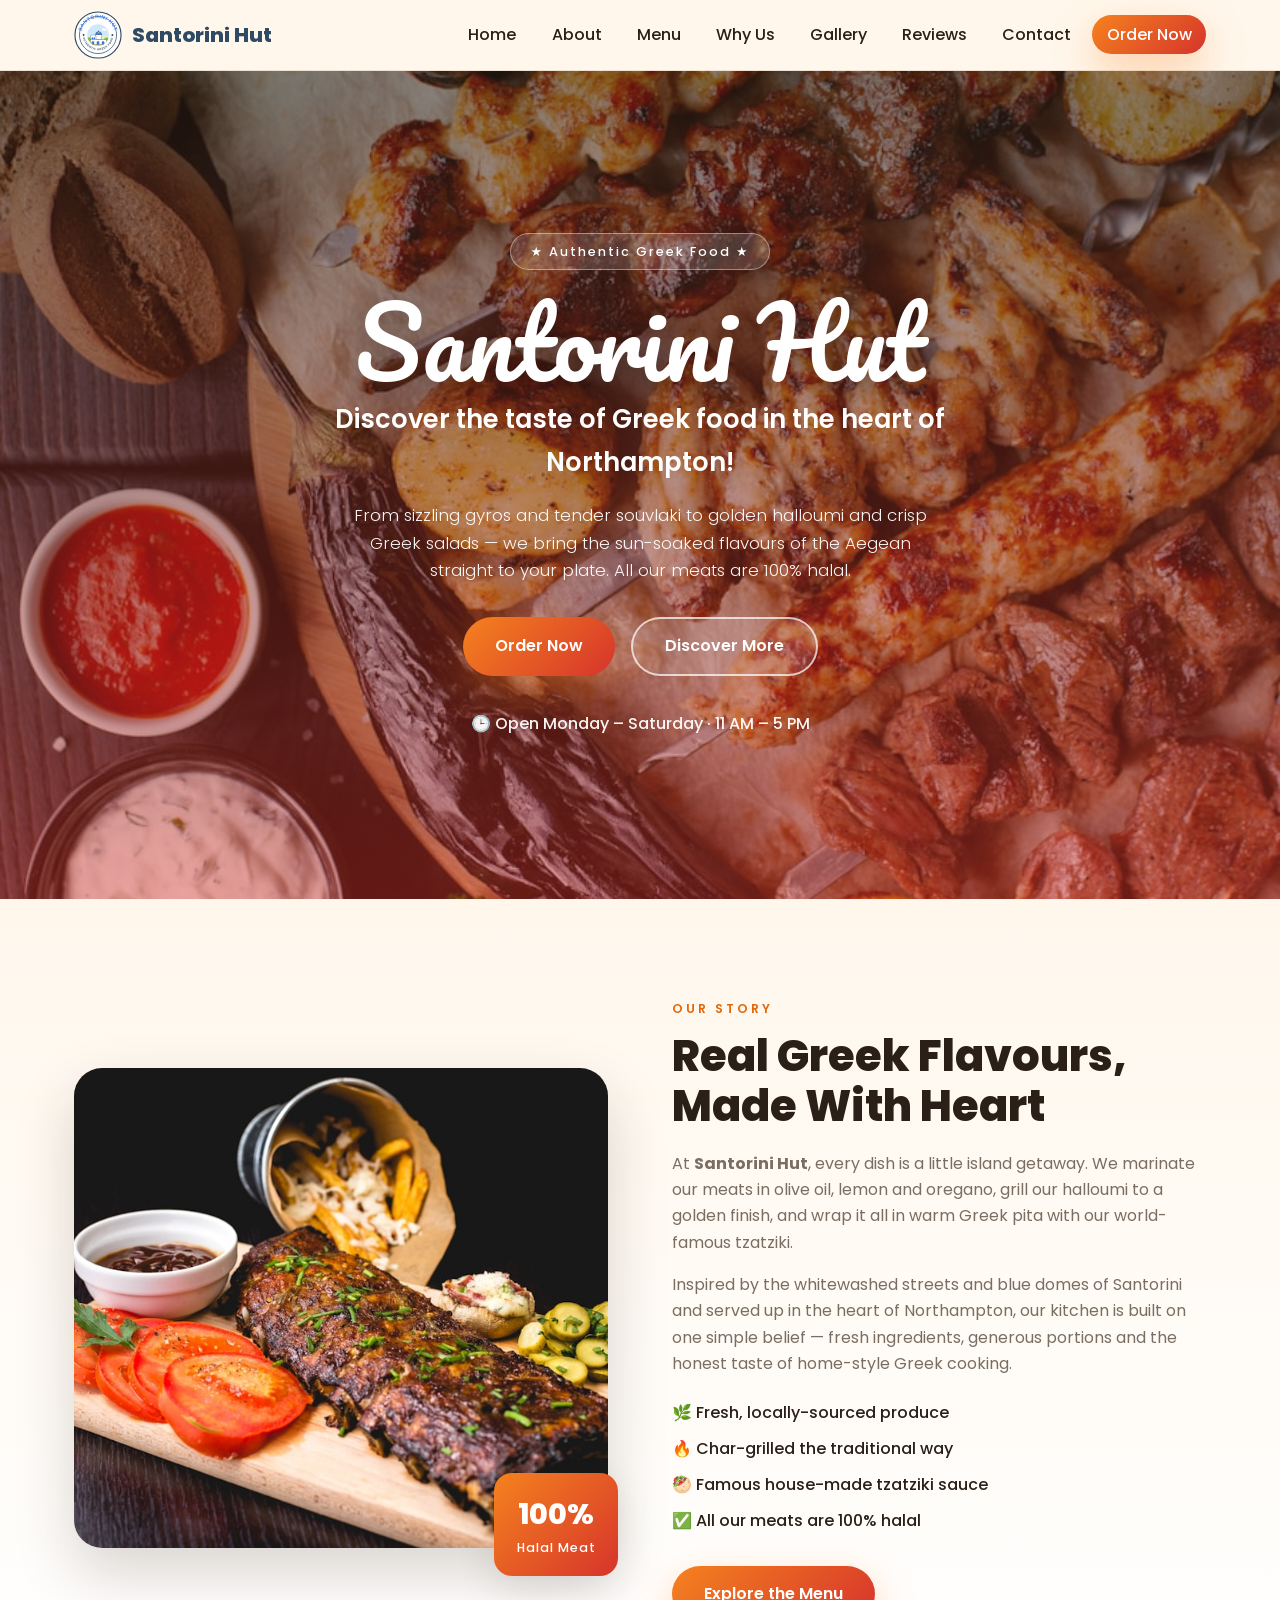
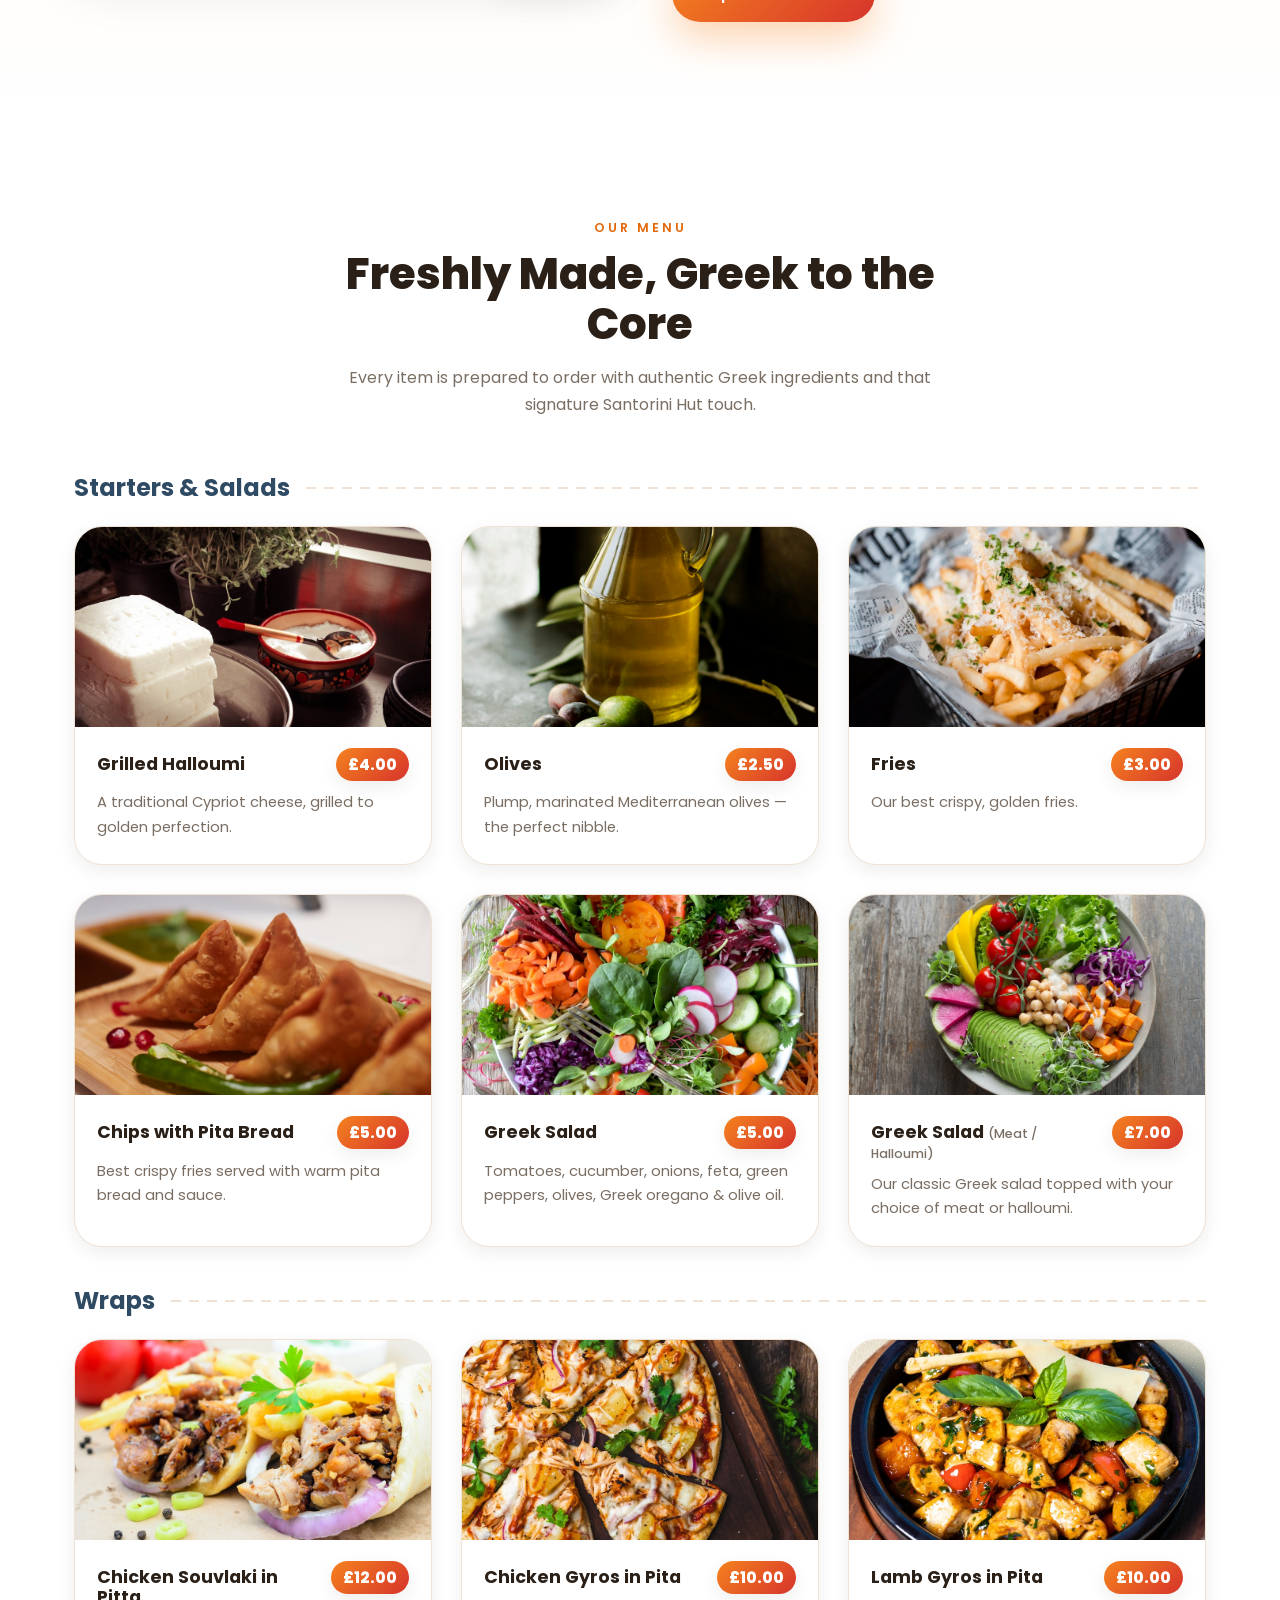
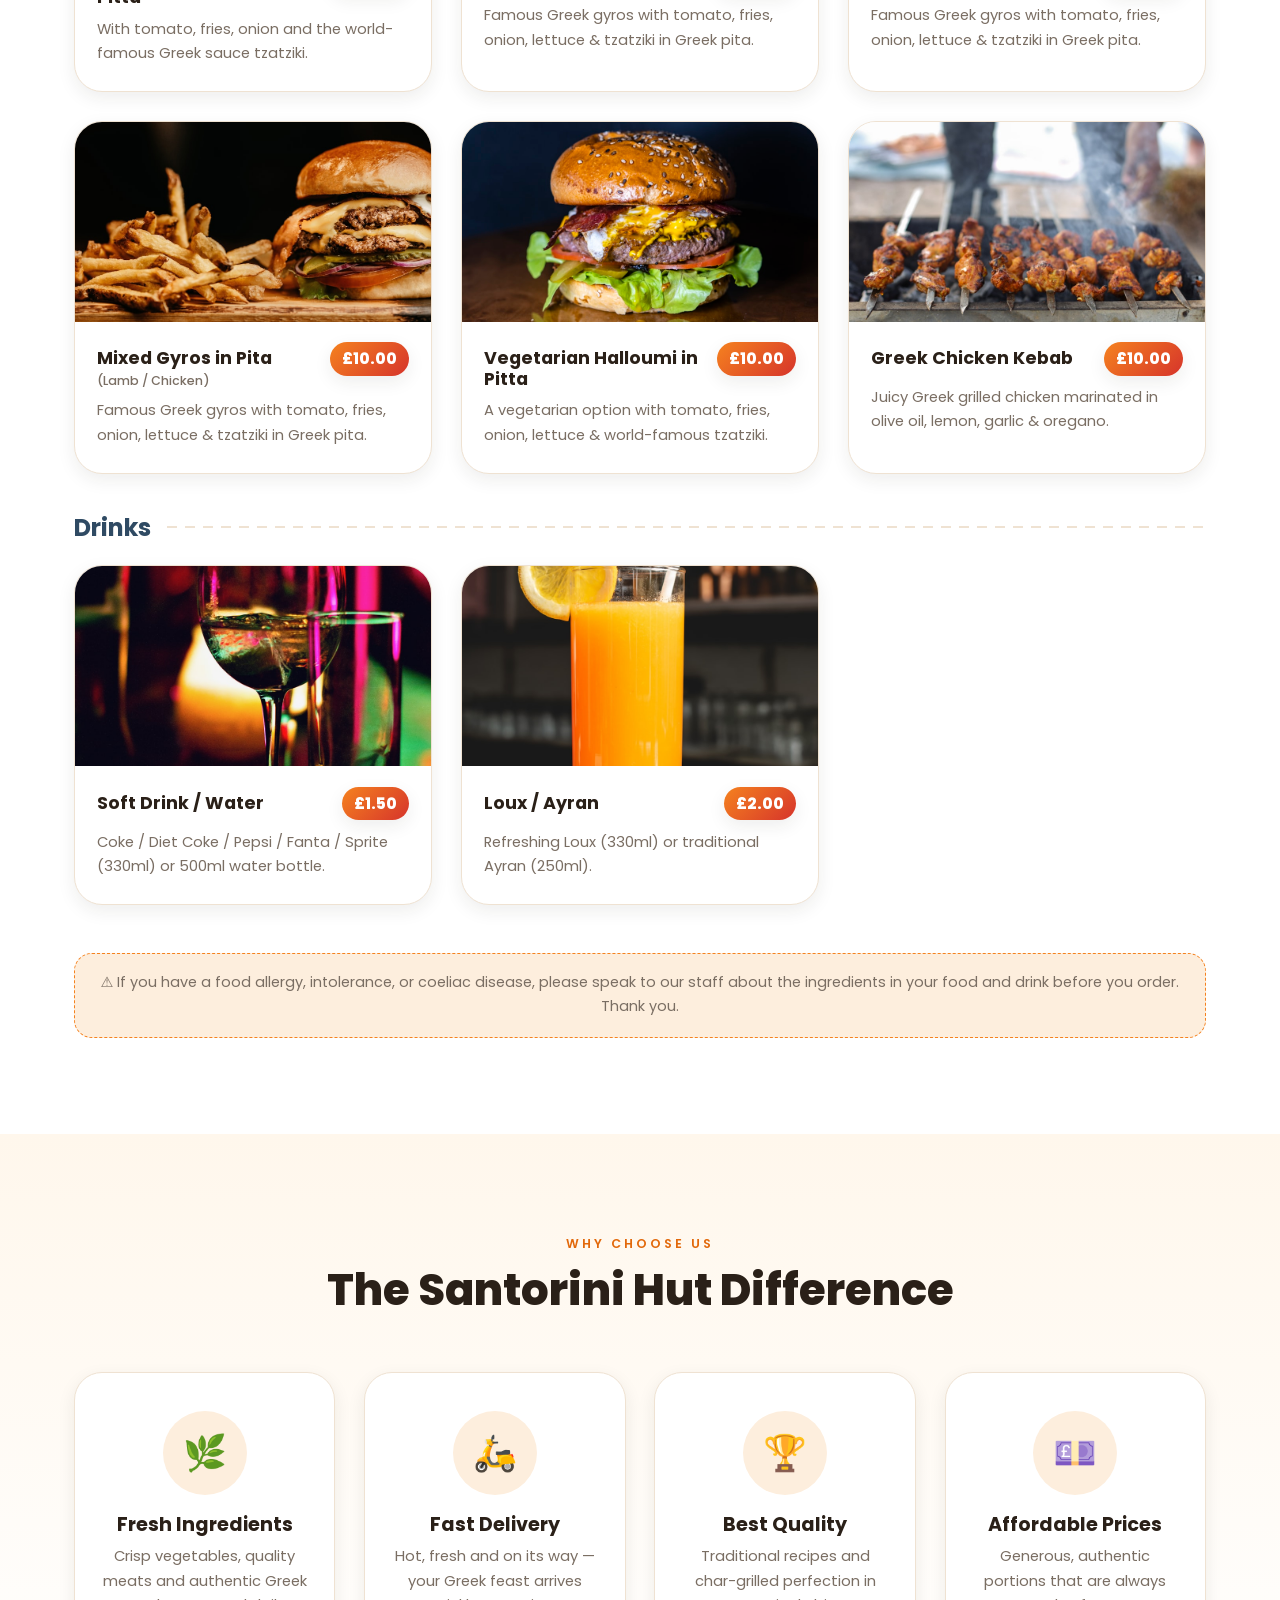
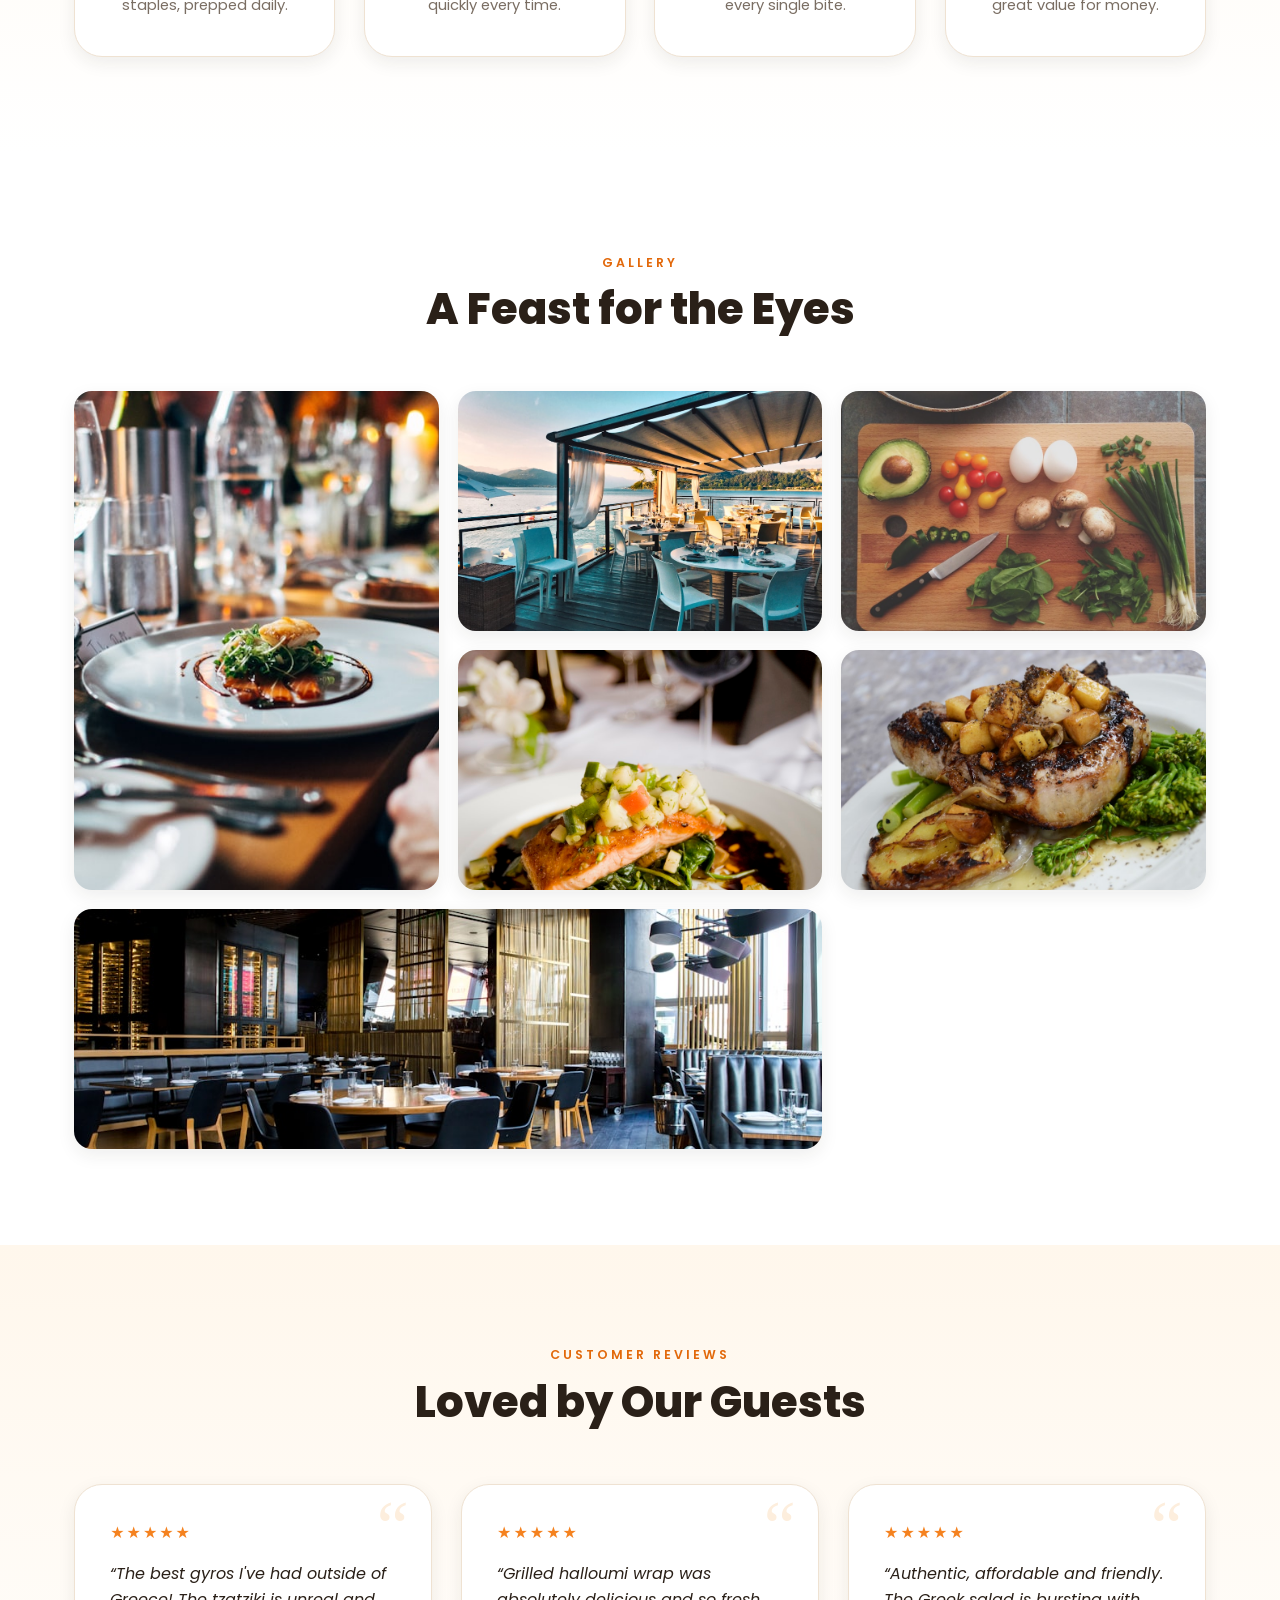
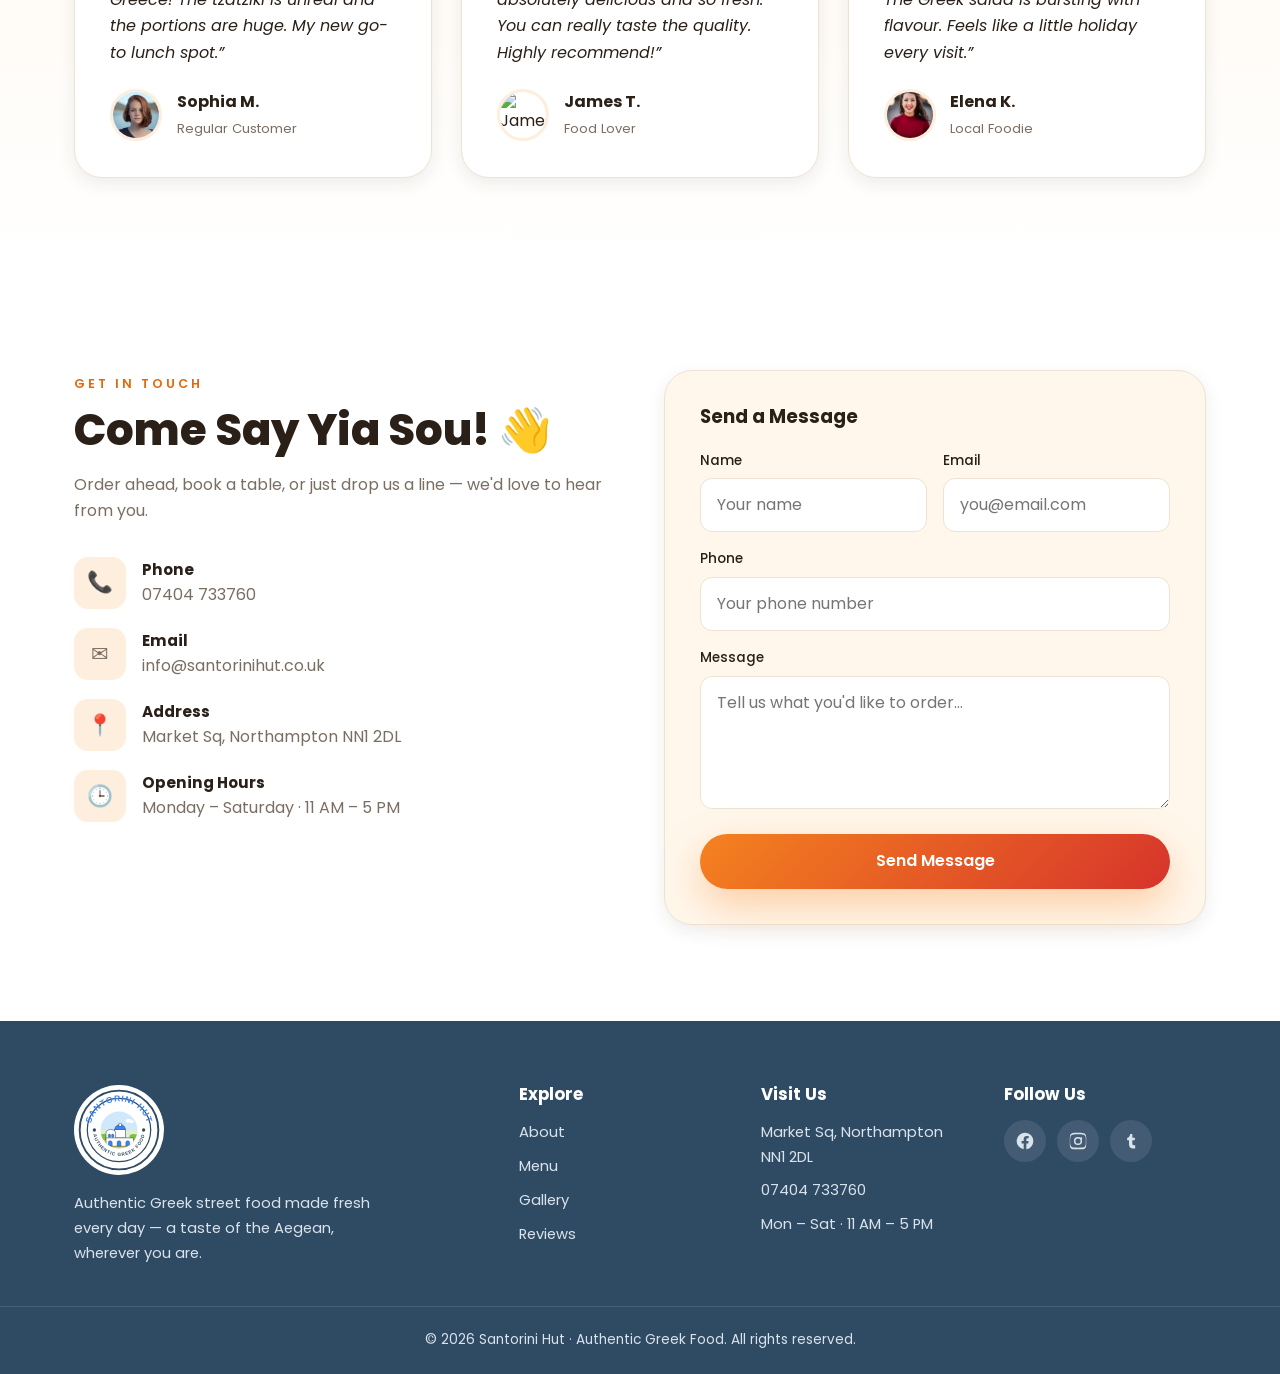
==== commit 22a6fd41: "Use real Santorini Hut contact and business details - Phone 07404 733760 and address Market Sq, Nort" ====
--- a/index.html
+++ b/index.html
@@ -4,7 +4,7 @@
   <meta charset="UTF-8" />
   <meta name="viewport" content="width=device-width, initial-scale=1.0" />
   <title>Santorini Hut — Authentic Greek Food</title>
-  <meta name="description" content="Santorini Hut serves authentic Greek street food — gyros, souvlaki, halloumi and fresh Greek salads. Open Monday to Saturday, 11am–5pm." />
+  <meta name="description" content="Santorini Hut — authentic Greek food in the heart of Northampton. Gyros, souvlaki, halloumi and fresh Greek salads. 100% halal. Market Sq, Northampton NN1 2DL." />
 
   <!-- Google Fonts: Poppins -->
   <link rel="preconnect" href="https://fonts.googleapis.com" />
@@ -53,10 +53,11 @@
     <div class="hero-content">
       <span class="hero-badge">★ Authentic Greek Food ★</span>
       <h1 class="hero-title">Santorini Hut</h1>
-      <p class="hero-tagline">A Taste of Greece, Wrapped Fresh Every Day</p>
+      <p class="hero-tagline">Discover the taste of Greek food in the heart of Northampton!</p>
       <p class="hero-desc">
         From sizzling gyros and tender souvlaki to golden halloumi and crisp Greek
         salads — we bring the sun-soaked flavours of the Aegean straight to your plate.
+        All our meats are 100% halal.
       </p>
       <div class="hero-actions">
         <a href="#menu" class="btn btn-primary">Order Now</a>
@@ -75,7 +76,7 @@
         <img src="images/about.jpg" alt="A spread of fresh Greek dishes" />
         <div class="about-image-badge">
           <span class="years">100%</span>
-          <span class="label">Authentic Recipes</span>
+          <span class="label">Halal Meat</span>
         </div>
       </div>
       <div class="about-text">
@@ -88,14 +89,15 @@
           tzatziki.
         </p>
         <p>
-          Inspired by the whitewashed streets and blue domes of Santorini, our kitchen
-          is built on one simple belief — fresh ingredients, generous portions and the
-          honest taste of home-style Greek cooking.
+          Inspired by the whitewashed streets and blue domes of Santorini and served up
+          in the heart of Northampton, our kitchen is built on one simple belief — fresh
+          ingredients, generous portions and the honest taste of home-style Greek cooking.
         </p>
         <ul class="about-points">
           <li>🌿 Fresh, locally-sourced produce</li>
           <li>🔥 Char-grilled the traditional way</li>
           <li>🥙 Famous house-made tzatziki sauce</li>
+          <li>✅ All our meats are 100% halal</li>
         </ul>
         <a href="#menu" class="btn btn-primary">Explore the Menu</a>
       </div>
@@ -405,15 +407,15 @@
         <ul class="contact-list">
           <li>
             <span class="contact-ic">📞</span>
-            <div><strong>Phone</strong><a href="tel:+441234567890">+44 1234 567 890</a></div>
+            <div><strong>Phone</strong><a href="tel:+447404733760">07404 733760</a></div>
           </li>
           <li>
             <span class="contact-ic">✉️</span>
-            <div><strong>Email</strong><a href="mailto:hello@santorinihut.co.uk">hello@santorinihut.co.uk</a></div>
+            <div><strong>Email</strong><a href="mailto:info@santorinihut.co.uk">info@santorinihut.co.uk</a></div>
           </li>
           <li>
             <span class="contact-ic">📍</span>
-            <div><strong>Address</strong><span>12 Aegean Street, London, UK</span></div>
+            <div><strong>Address</strong><span>Market Sq, Northampton NN1 2DL</span></div>
           </li>
           <li>
             <span class="contact-ic">🕒</span>
@@ -470,8 +472,8 @@
       <div class="footer-col">
         <h4>Visit Us</h4>
         <ul>
-          <li>12 Aegean Street, London</li>
-          <li><a href="tel:+441234567890">+44 1234 567 890</a></li>
+          <li>Market Sq, Northampton NN1 2DL</li>
+          <li><a href="tel:+447404733760">07404 733760</a></li>
           <li>Mon – Sat · 11 AM – 5 PM</li>
         </ul>
       </div>
@@ -485,11 +487,8 @@
           <a href="#" aria-label="Instagram" class="social-link">
             <svg viewBox="0 0 24 24" width="20" height="20" fill="currentColor"><path d="M12 2.2c3.2 0 3.6 0 4.9.1 1.2.1 1.8.3 2.2.4.6.2 1 .5 1.4.9.4.4.7.8.9 1.4.1.4.3 1 .4 2.2.1 1.3.1 1.7.1 4.9s0 3.6-.1 4.9c-.1 1.2-.3 1.8-.4 2.2-.2.6-.5 1-.9 1.4-.4.4-.8.7-1.4.9-.4.1-1 .3-2.2.4-1.3.1-1.7.1-4.9.1s-3.6 0-4.9-.1c-1.2-.1-1.8-.3-2.2-.4-.6-.2-1-.5-1.4-.9-.4-.4-.7-.8-.9-1.4-.1-.4-.3-1-.4-2.2C2.2 15.6 2.2 15.2 2.2 12s0-3.6.1-4.9c.1-1.2.3-1.8.4-2.2.2-.6.5-1 .9-1.4.4-.4.8-.7 1.4-.9.4-.1 1-.3 2.2-.4C8.4 2.2 8.8 2.2 12 2.2Zm0 1.8c-3.1 0-3.5 0-4.7.1-1.1.1-1.7.2-2.1.4-.5.2-.9.4-1.3.8-.4.4-.6.8-.8 1.3-.2.4-.3 1-.4 2.1C2.6 9.9 2.6 10.3 2.6 12s0 2.1.1 3.3c.1 1.1.2 1.7.4 2.1.2.5.4.9.8 1.3.4.4.8.6 1.3.8.4.2 1 .3 2.1.4 1.2.1 1.6.1 4.7.1s3.5 0 4.7-.1c1.1-.1 1.7-.2 2.1-.4.5-.2.9-.4 1.3-.8.4-.4.6-.8.8-1.3.2-.4.3-1 .4-2.1.1-1.2.1-1.6.1-3.3s0-2.1-.1-3.3c-.1-1.1-.2-1.7-.4-2.1-.2-.5-.4-.9-.8-1.3-.4-.4-.8-.6-1.3-.8-.4-.2-1-.3-2.1-.4-1.2-.1-1.6-.1-4.7-.1Zm0 3.1a4.9 4.9 0 1 1 0 9.8 4.9 4.9 0 0 1 0-9.8Zm0 1.8a3.1 3.1 0 1 0 0 6.2 3.1 3.1 0 0 0 0-6.2Zm5.1-.3a1.1 1.1 0 1 1-2.3 0 1.1 1.1 0 0 1 2.3 0Z"/></svg>
           </a>
-          <a href="#" aria-label="TikTok" class="social-link">
-            <svg viewBox="0 0 24 24" width="20" height="20" fill="currentColor"><path d="M16.5 3c.3 2 1.5 3.6 3.5 3.9v2.6c-1.3 0-2.5-.4-3.5-1v5.9a5.5 5.5 0 1 1-5.5-5.5c.3 0 .6 0 .9.1v2.7a2.8 2.8 0 1 0 2 2.7V3h2.6Z"/></svg>
-          </a>
-          <a href="#" aria-label="X" class="social-link">
-            <svg viewBox="0 0 24 24" width="20" height="20" fill="currentColor"><path d="M18.2 3h2.9l-6.4 7.3L22 21h-5.9l-4.2-5.5L7 21H4.1l6.8-7.8L3 3h6l3.8 5 5.4-5Zm-1 16.2h1.6L8.1 4.7H6.4l10.8 14.5Z"/></svg>
+          <a href="#" aria-label="Tumblr" class="social-link">
+            <svg viewBox="0 0 24 24" width="20" height="20" fill="currentColor"><path d="M14.6 21c-2.9 0-5-1.5-5-5.1V11H7.4V8.3c2.4-.6 3.4-2.7 3.6-4.8h2.6V8h3v3h-3v4.3c0 1.3.6 1.7 1.6 1.7H17V21h-2.4Z"/></svg>
           </a>
         </div>
       </div>
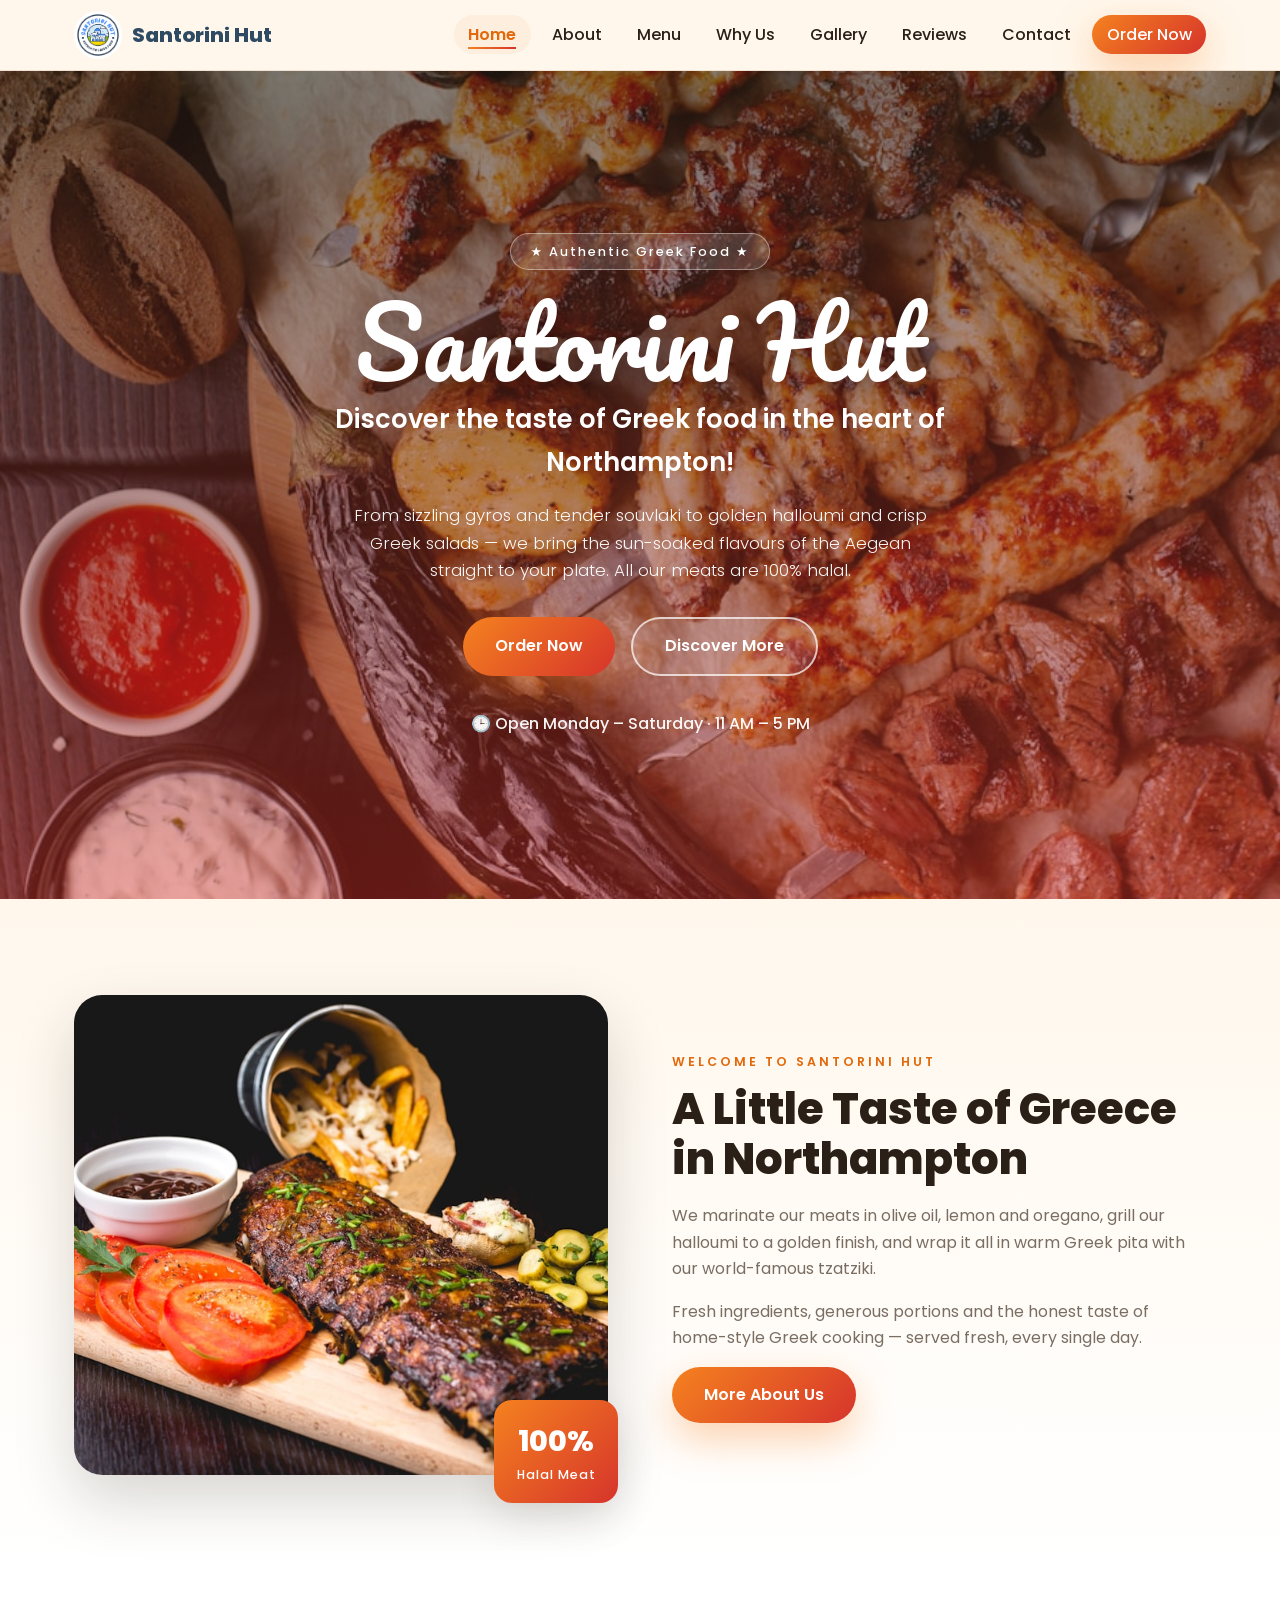
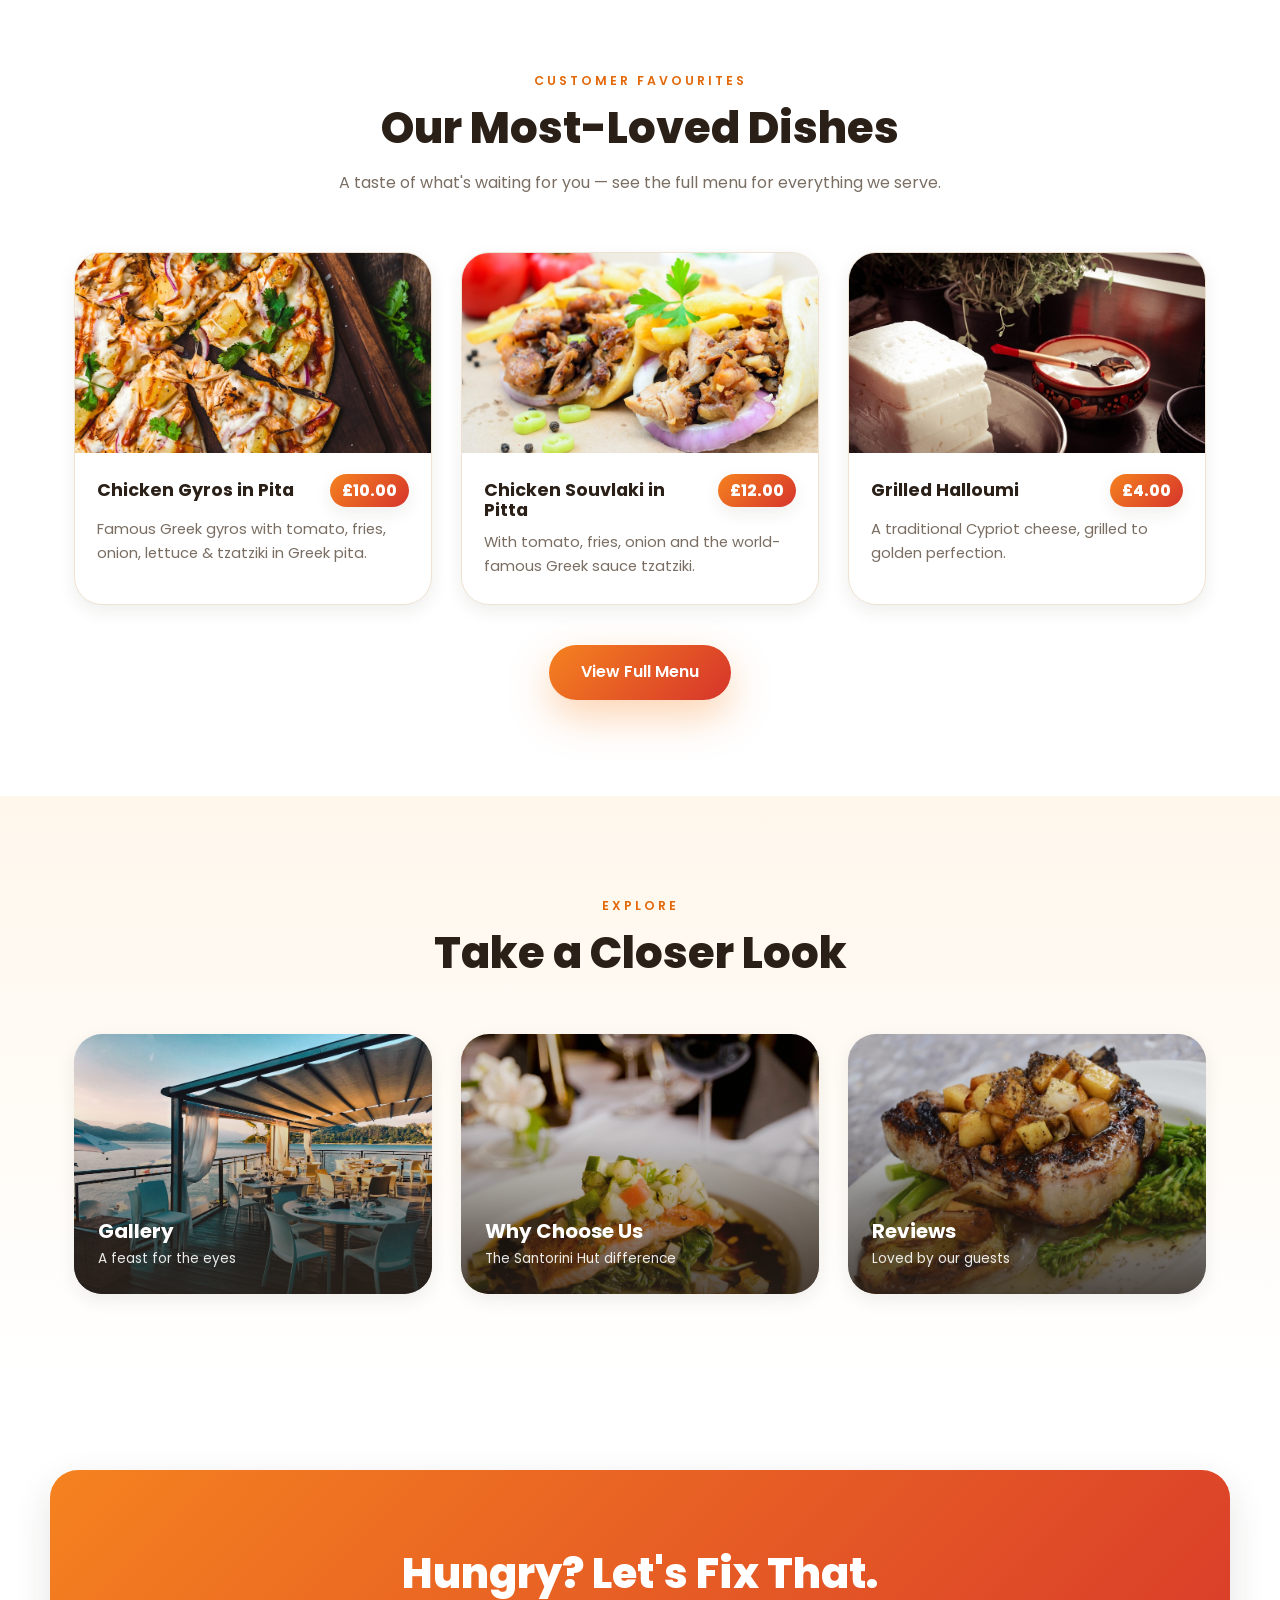
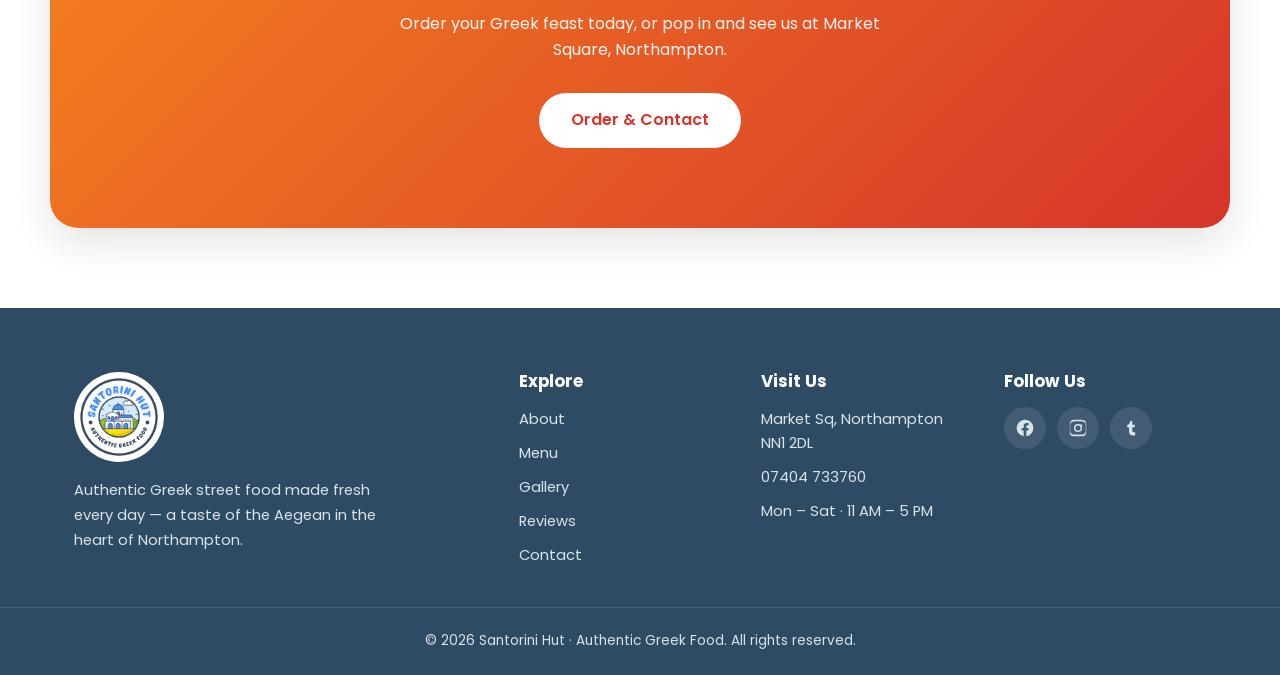
==== commit 3819ed54: "Use the real uploaded logo across all pages - Switch header, footer and favicon references from the " ====
--- a/index.html
+++ b/index.html
@@ -3,51 +3,42 @@
 <head>
   <meta charset="UTF-8" />
   <meta name="viewport" content="width=device-width, initial-scale=1.0" />
-  <title>Santorini Hut — Authentic Greek Food</title>
+  <title>Santorini Hut — Authentic Greek Food in Northampton</title>
   <meta name="description" content="Santorini Hut — authentic Greek food in the heart of Northampton. Gyros, souvlaki, halloumi and fresh Greek salads. 100% halal. Market Sq, Northampton NN1 2DL." />
 
-  <!-- Google Fonts: Poppins -->
   <link rel="preconnect" href="https://fonts.googleapis.com" />
   <link rel="preconnect" href="https://fonts.gstatic.com" crossorigin />
   <link href="https://fonts.googleapis.com/css2?family=Poppins:wght@300;400;500;600;700;800&family=Pacifico&display=swap" rel="stylesheet" />
-
-  <link rel="icon" type="image/svg+xml" href="images/logo.svg" />
+  <link rel="icon" type="image/jpeg" href="images/logo.jpg" />
   <link rel="stylesheet" href="style.css" />
 </head>
 <body>
 
-  <!-- ============================================================
-       HEADER / NAVIGATION
-  ============================================================= -->
-  <header class="site-header" id="top">
+  <!-- ===== SHARED HEADER / TABBED NAV ===== -->
+  <header class="site-header">
     <nav class="navbar">
-      <a href="#top" class="brand">
-        <img src="images/logo.svg" alt="Santorini Hut logo" class="brand-logo" />
+      <a href="index.html" class="brand">
+        <img src="images/logo.jpg" alt="Santorini Hut logo" class="brand-logo" />
         <span class="brand-name">Santorini&nbsp;Hut</span>
       </a>
-
-      <!-- Pure-CSS hamburger toggle (no JS) -->
       <input type="checkbox" id="nav-toggle" class="nav-toggle" />
       <label for="nav-toggle" class="nav-toggle-label" aria-label="Toggle navigation">
         <span></span><span></span><span></span>
       </label>
-
       <ul class="nav-links">
-        <li><a href="#home">Home</a></li>
-        <li><a href="#about">About</a></li>
-        <li><a href="#menu">Menu</a></li>
-        <li><a href="#why">Why Us</a></li>
-        <li><a href="#gallery">Gallery</a></li>
-        <li><a href="#reviews">Reviews</a></li>
-        <li><a href="#contact">Contact</a></li>
-        <li><a href="#menu" class="nav-cta">Order Now</a></li>
+        <li><a href="index.html" class="active">Home</a></li>
+        <li><a href="about.html">About</a></li>
+        <li><a href="menu.html">Menu</a></li>
+        <li><a href="why-us.html">Why Us</a></li>
+        <li><a href="gallery.html">Gallery</a></li>
+        <li><a href="reviews.html">Reviews</a></li>
+        <li><a href="contact.html">Contact</a></li>
+        <li><a href="menu.html" class="nav-cta">Order Now</a></li>
       </ul>
     </nav>
   </header>
 
-  <!-- ============================================================
-       1. HERO SECTION
-  ============================================================= -->
+  <!-- ===== HERO ===== -->
   <section class="hero" id="home">
     <div class="hero-overlay"></div>
     <div class="hero-content">
@@ -60,17 +51,15 @@
         All our meats are 100% halal.
       </p>
       <div class="hero-actions">
-        <a href="#menu" class="btn btn-primary">Order Now</a>
-        <a href="#about" class="btn btn-ghost">Discover More</a>
+        <a href="menu.html" class="btn btn-primary">Order Now</a>
+        <a href="about.html" class="btn btn-ghost">Discover More</a>
       </div>
       <p class="hero-hours">🕒 Open Monday – Saturday · 11 AM – 5 PM</p>
     </div>
   </section>
 
-  <!-- ============================================================
-       2. ABOUT SECTION
-  ============================================================= -->
-  <section class="about section" id="about">
+  <!-- ===== ABOUT TEASER ===== -->
+  <section class="about section home-intro">
     <div class="container about-grid">
       <div class="about-image">
         <img src="images/about.jpg" alt="A spread of fresh Greek dishes" />
@@ -80,395 +69,108 @@
         </div>
       </div>
       <div class="about-text">
-        <span class="eyebrow">Our Story</span>
-        <h2 class="section-title">Real Greek Flavours, Made With Heart</h2>
+        <span class="eyebrow">Welcome to Santorini Hut</span>
+        <h2 class="section-title">A Little Taste of Greece in Northampton</h2>
         <p>
-          At <strong>Santorini Hut</strong>, every dish is a little island getaway. We
-          marinate our meats in olive oil, lemon and oregano, grill our halloumi to a
-          golden finish, and wrap it all in warm Greek pita with our world-famous
-          tzatziki.
+          We marinate our meats in olive oil, lemon and oregano, grill our halloumi to a
+          golden finish, and wrap it all in warm Greek pita with our world-famous tzatziki.
         </p>
         <p>
-          Inspired by the whitewashed streets and blue domes of Santorini and served up
-          in the heart of Northampton, our kitchen is built on one simple belief — fresh
-          ingredients, generous portions and the honest taste of home-style Greek cooking.
+          Fresh ingredients, generous portions and the honest taste of home-style Greek
+          cooking — served fresh, every single day.
         </p>
-        <ul class="about-points">
-          <li>🌿 Fresh, locally-sourced produce</li>
-          <li>🔥 Char-grilled the traditional way</li>
-          <li>🥙 Famous house-made tzatziki sauce</li>
-          <li>✅ All our meats are 100% halal</li>
-        </ul>
-        <a href="#menu" class="btn btn-primary">Explore the Menu</a>
-      </div>
-    </div>
-  </section>
-
-  <!-- ============================================================
-       3. MENU SECTION
-  ============================================================= -->
-  <section class="menu section" id="menu">
+        <a href="about.html" class="btn btn-primary">More About Us</a>
+      </div>
+    </div>
+  </section>
+
+  <!-- ===== FEATURED DISHES ===== -->
+  <section class="menu section">
     <div class="container">
       <div class="section-head">
-        <span class="eyebrow">Our Menu</span>
-        <h2 class="section-title">Freshly Made, Greek to the Core</h2>
-        <p class="section-sub">
-          Every item is prepared to order with authentic Greek ingredients and that
-          signature Santorini Hut touch.
-        </p>
-      </div>
-
-      <!-- Starters / Salads -->
-      <h3 class="menu-category">Starters &amp; Salads</h3>
+        <span class="eyebrow">Customer Favourites</span>
+        <h2 class="section-title">Our Most-Loved Dishes</h2>
+        <p class="section-sub">A taste of what's waiting for you — see the full menu for everything we serve.</p>
+      </div>
       <div class="menu-grid">
+        <article class="menu-card">
+          <div class="menu-card-img"><img src="images/chicken-gyros.jpg" alt="Chicken gyros in pita" /></div>
+          <div class="menu-card-body">
+            <div class="menu-card-head"><h4>Chicken Gyros in Pita</h4><span class="price">£10.00</span></div>
+            <p>Famous Greek gyros with tomato, fries, onion, lettuce &amp; tzatziki in Greek pita.</p>
+          </div>
+        </article>
+        <article class="menu-card">
+          <div class="menu-card-img"><img src="images/souvlaki.jpg" alt="Chicken souvlaki in pitta" /></div>
+          <div class="menu-card-body">
+            <div class="menu-card-head"><h4>Chicken Souvlaki in Pitta</h4><span class="price">£12.00</span></div>
+            <p>With tomato, fries, onion and the world-famous Greek sauce tzatziki.</p>
+          </div>
+        </article>
         <article class="menu-card">
           <div class="menu-card-img"><img src="images/halloumi.jpg" alt="Grilled halloumi" /></div>
           <div class="menu-card-body">
-            <div class="menu-card-head">
-              <h4>Grilled Halloumi</h4>
-              <span class="price">£4.00</span>
-            </div>
+            <div class="menu-card-head"><h4>Grilled Halloumi</h4><span class="price">£4.00</span></div>
             <p>A traditional Cypriot cheese, grilled to golden perfection.</p>
           </div>
         </article>
-
-        <article class="menu-card">
-          <div class="menu-card-img"><img src="images/olives.jpg" alt="Bowl of olives" /></div>
-          <div class="menu-card-body">
-            <div class="menu-card-head">
-              <h4>Olives</h4>
-              <span class="price">£2.50</span>
-            </div>
-            <p>Plump, marinated Mediterranean olives — the perfect nibble.</p>
-          </div>
-        </article>
-
-        <article class="menu-card">
-          <div class="menu-card-img"><img src="images/fries.jpg" alt="Crispy fries" /></div>
-          <div class="menu-card-body">
-            <div class="menu-card-head">
-              <h4>Fries</h4>
-              <span class="price">£3.00</span>
-            </div>
-            <p>Our best crispy, golden fries.</p>
-          </div>
-        </article>
-
-        <article class="menu-card">
-          <div class="menu-card-img"><img src="images/chips-pita.jpg" alt="Chips with pita bread" /></div>
-          <div class="menu-card-body">
-            <div class="menu-card-head">
-              <h4>Chips with Pita Bread</h4>
-              <span class="price">£5.00</span>
-            </div>
-            <p>Best crispy fries served with warm pita bread and sauce.</p>
-          </div>
-        </article>
-
-        <article class="menu-card">
-          <div class="menu-card-img"><img src="images/greek-salad.jpg" alt="Greek salad" /></div>
-          <div class="menu-card-body">
-            <div class="menu-card-head">
-              <h4>Greek Salad</h4>
-              <span class="price">£5.00</span>
-            </div>
-            <p>Tomatoes, cucumber, onions, feta, green peppers, olives, Greek oregano &amp; olive oil.</p>
-          </div>
-        </article>
-
-        <article class="menu-card">
-          <div class="menu-card-img"><img src="images/salad-meat.jpg" alt="Greek salad with meat or halloumi" /></div>
-          <div class="menu-card-body">
-            <div class="menu-card-head">
-              <h4>Greek Salad <small>(Meat / Halloumi)</small></h4>
-              <span class="price">£7.00</span>
-            </div>
-            <p>Our classic Greek salad topped with your choice of meat or halloumi.</p>
-          </div>
-        </article>
-      </div>
-
-      <!-- Wraps -->
-      <h3 class="menu-category">Wraps</h3>
-      <div class="menu-grid">
-        <article class="menu-card">
-          <div class="menu-card-img"><img src="images/souvlaki.jpg" alt="Chicken souvlaki in pitta" /></div>
-          <div class="menu-card-body">
-            <div class="menu-card-head">
-              <h4>Chicken Souvlaki in Pitta</h4>
-              <span class="price">£12.00</span>
-            </div>
-            <p>With tomato, fries, onion and the world-famous Greek sauce tzatziki.</p>
-          </div>
-        </article>
-
-        <article class="menu-card">
-          <div class="menu-card-img"><img src="images/chicken-gyros.jpg" alt="Chicken gyros in pita" /></div>
-          <div class="menu-card-body">
-            <div class="menu-card-head">
-              <h4>Chicken Gyros in Pita</h4>
-              <span class="price">£10.00</span>
-            </div>
-            <p>Famous Greek gyros with tomato, fries, onion, lettuce &amp; tzatziki in Greek pita.</p>
-          </div>
-        </article>
-
-        <article class="menu-card">
-          <div class="menu-card-img"><img src="images/lamb-gyros.jpg" alt="Lamb gyros in pita" /></div>
-          <div class="menu-card-body">
-            <div class="menu-card-head">
-              <h4>Lamb Gyros in Pita</h4>
-              <span class="price">£10.00</span>
-            </div>
-            <p>Famous Greek gyros with tomato, fries, onion, lettuce &amp; tzatziki in Greek pita.</p>
-          </div>
-        </article>
-
-        <article class="menu-card">
-          <div class="menu-card-img"><img src="images/mixed-gyros.jpg" alt="Mixed gyros in pita" /></div>
-          <div class="menu-card-body">
-            <div class="menu-card-head">
-              <h4>Mixed Gyros in Pita <small>(Lamb / Chicken)</small></h4>
-              <span class="price">£10.00</span>
-            </div>
-            <p>Famous Greek gyros with tomato, fries, onion, lettuce &amp; tzatziki in Greek pita.</p>
-          </div>
-        </article>
-
-        <article class="menu-card">
-          <div class="menu-card-img"><img src="images/veg-halloumi.jpg" alt="Vegetarian halloumi in pitta" /></div>
-          <div class="menu-card-body">
-            <div class="menu-card-head">
-              <h4>Vegetarian Halloumi in Pitta</h4>
-              <span class="price">£10.00</span>
-            </div>
-            <p>A vegetarian option with tomato, fries, onion, lettuce &amp; world-famous tzatziki.</p>
-          </div>
-        </article>
-
-        <article class="menu-card">
-          <div class="menu-card-img"><img src="images/kebab.jpg" alt="Greek chicken kebab" /></div>
-          <div class="menu-card-body">
-            <div class="menu-card-head">
-              <h4>Greek Chicken Kebab</h4>
-              <span class="price">£10.00</span>
-            </div>
-            <p>Juicy Greek grilled chicken marinated in olive oil, lemon, garlic &amp; oregano.</p>
-          </div>
-        </article>
-      </div>
-
-      <!-- Drinks -->
-      <h3 class="menu-category">Drinks</h3>
-      <div class="menu-grid">
-        <article class="menu-card">
-          <div class="menu-card-img"><img src="images/drinks.jpg" alt="Soft drinks and water" /></div>
-          <div class="menu-card-body">
-            <div class="menu-card-head">
-              <h4>Soft Drink / Water</h4>
-              <span class="price">£1.50</span>
-            </div>
-            <p>Coke / Diet Coke / Pepsi / Fanta / Sprite (330ml) or 500ml water bottle.</p>
-          </div>
-        </article>
-
-        <article class="menu-card">
-          <div class="menu-card-img"><img src="images/ayran.jpg" alt="Loux and Ayran drinks" /></div>
-          <div class="menu-card-body">
-            <div class="menu-card-head">
-              <h4>Loux / Ayran</h4>
-              <span class="price">£2.00</span>
-            </div>
-            <p>Refreshing Loux (330ml) or traditional Ayran (250ml).</p>
-          </div>
-        </article>
-      </div>
-
-      <p class="allergy-note">
-        ⚠️ If you have a food allergy, intolerance, or coeliac disease, please speak to
-        our staff about the ingredients in your food and drink before you order. Thank you.
-      </p>
-    </div>
-  </section>
-
-  <!-- ============================================================
-       4. WHY CHOOSE US
-  ============================================================= -->
-  <section class="why section" id="why">
+      </div>
+      <div style="text-align:center; margin-top:2.5rem;">
+        <a href="menu.html" class="btn btn-primary">View Full Menu</a>
+      </div>
+    </div>
+  </section>
+
+  <!-- ===== EXPLORE CARDS (link to other pages) ===== -->
+  <section class="section home-intro">
     <div class="container">
       <div class="section-head">
-        <span class="eyebrow">Why Choose Us</span>
-        <h2 class="section-title">The Santorini Hut Difference</h2>
-      </div>
-      <div class="why-grid">
-        <div class="why-card">
-          <div class="why-icon">🌿</div>
-          <h3>Fresh Ingredients</h3>
-          <p>Crisp vegetables, quality meats and authentic Greek staples, prepped daily.</p>
-        </div>
-        <div class="why-card">
-          <div class="why-icon">🛵</div>
-          <h3>Fast Delivery</h3>
-          <p>Hot, fresh and on its way — your Greek feast arrives quickly every time.</p>
-        </div>
-        <div class="why-card">
-          <div class="why-icon">🏆</div>
-          <h3>Best Quality</h3>
-          <p>Traditional recipes and char-grilled perfection in every single bite.</p>
-        </div>
-        <div class="why-card">
-          <div class="why-icon">💷</div>
-          <h3>Affordable Prices</h3>
-          <p>Generous, authentic portions that are always great value for money.</p>
-        </div>
-      </div>
-    </div>
-  </section>
-
-  <!-- ============================================================
-       5. GALLERY
-  ============================================================= -->
-  <section class="gallery section" id="gallery">
-    <div class="container">
-      <div class="section-head">
-        <span class="eyebrow">Gallery</span>
-        <h2 class="section-title">A Feast for the Eyes</h2>
-      </div>
-      <div class="gallery-grid">
-        <figure class="gallery-item"><img src="images/gallery1.jpg" alt="Greek dish" /></figure>
-        <figure class="gallery-item"><img src="images/gallery2.jpg" alt="Greek dish" /></figure>
-        <figure class="gallery-item"><img src="images/gallery3.jpg" alt="Greek dish" /></figure>
-        <figure class="gallery-item"><img src="images/gallery4.jpg" alt="Greek dish" /></figure>
-        <figure class="gallery-item"><img src="images/gallery5.jpg" alt="Greek dish" /></figure>
-        <figure class="gallery-item"><img src="images/gallery6.jpg" alt="Greek dish" /></figure>
-      </div>
-    </div>
-  </section>
-
-  <!-- ============================================================
-       6. CUSTOMER REVIEWS
-  ============================================================= -->
-  <section class="reviews section" id="reviews">
-    <div class="container">
-      <div class="section-head">
-        <span class="eyebrow">Customer Reviews</span>
-        <h2 class="section-title">Loved by Our Guests</h2>
-      </div>
-      <div class="reviews-grid">
-        <article class="review-card">
-          <div class="stars">★★★★★</div>
-          <p class="quote">“The best gyros I've had outside of Greece! The tzatziki is unreal and the portions are huge. My new go-to lunch spot.”</p>
-          <div class="reviewer">
-            <img src="images/review1.jpg" alt="Sophia M." />
-            <div>
-              <strong>Sophia M.</strong>
-              <span>Regular Customer</span>
-            </div>
-          </div>
-        </article>
-
-        <article class="review-card">
-          <div class="stars">★★★★★</div>
-          <p class="quote">“Grilled halloumi wrap was absolutely delicious and so fresh. You can really taste the quality. Highly recommend!”</p>
-          <div class="reviewer">
-            <img src="images/review2.jpg" alt="James T." />
-            <div>
-              <strong>James T.</strong>
-              <span>Food Lover</span>
-            </div>
-          </div>
-        </article>
-
-        <article class="review-card">
-          <div class="stars">★★★★★</div>
-          <p class="quote">“Authentic, affordable and friendly. The Greek salad is bursting with flavour. Feels like a little holiday every visit.”</p>
-          <div class="reviewer">
-            <img src="images/review3.jpg" alt="Elena K." />
-            <div>
-              <strong>Elena K.</strong>
-              <span>Local Foodie</span>
-            </div>
-          </div>
-        </article>
-      </div>
-    </div>
-  </section>
-
-  <!-- ============================================================
-       7. CONTACT
-  ============================================================= -->
-  <section class="contact section" id="contact">
-    <div class="container contact-grid">
-      <div class="contact-info">
-        <span class="eyebrow">Get in Touch</span>
-        <h2 class="section-title">Come Say Yia Sou! 👋</h2>
-        <p>Order ahead, book a table, or just drop us a line — we'd love to hear from you.</p>
-
-        <ul class="contact-list">
-          <li>
-            <span class="contact-ic">📞</span>
-            <div><strong>Phone</strong><a href="tel:+447404733760">07404 733760</a></div>
-          </li>
-          <li>
-            <span class="contact-ic">✉️</span>
-            <div><strong>Email</strong><a href="mailto:info@santorinihut.co.uk">info@santorinihut.co.uk</a></div>
-          </li>
-          <li>
-            <span class="contact-ic">📍</span>
-            <div><strong>Address</strong><span>Market Sq, Northampton NN1 2DL</span></div>
-          </li>
-          <li>
-            <span class="contact-ic">🕒</span>
-            <div><strong>Opening Hours</strong><span>Monday – Saturday · 11 AM – 5 PM</span></div>
-          </li>
-        </ul>
-      </div>
-
-      <form class="contact-form" action="#" method="post">
-        <h3>Send a Message</h3>
-        <div class="form-row">
-          <label>
-            <span>Name</span>
-            <input type="text" name="name" placeholder="Your name" required />
-          </label>
-          <label>
-            <span>Email</span>
-            <input type="email" name="email" placeholder="you@email.com" required />
-          </label>
-        </div>
-        <label>
-          <span>Phone</span>
-          <input type="tel" name="phone" placeholder="Your phone number" />
-        </label>
-        <label>
-          <span>Message</span>
-          <textarea name="message" rows="4" placeholder="Tell us what you'd like to order…" required></textarea>
-        </label>
-        <button type="submit" class="btn btn-primary btn-block">Send Message</button>
-      </form>
-    </div>
-  </section>
-
-  <!-- ============================================================
-       8. FOOTER
-  ============================================================= -->
+        <span class="eyebrow">Explore</span>
+        <h2 class="section-title">Take a Closer Look</h2>
+      </div>
+      <div class="explore-grid">
+        <a class="explore-card" href="gallery.html">
+          <img src="images/gallery2.jpg" alt="Gallery" />
+          <span>Gallery<small>A feast for the eyes</small></span>
+        </a>
+        <a class="explore-card" href="why-us.html">
+          <img src="images/gallery4.jpg" alt="Why choose us" />
+          <span>Why Choose Us<small>The Santorini Hut difference</small></span>
+        </a>
+        <a class="explore-card" href="reviews.html">
+          <img src="images/gallery5.jpg" alt="Reviews" />
+          <span>Reviews<small>Loved by our guests</small></span>
+        </a>
+      </div>
+    </div>
+  </section>
+
+  <!-- ===== CTA BAND ===== -->
+  <div class="cta-wrap">
+    <div class="cta-band">
+      <h2>Hungry? Let's Fix That.</h2>
+      <p>Order your Greek feast today, or pop in and see us at Market Square, Northampton.</p>
+      <a href="contact.html" class="btn btn-light">Order &amp; Contact</a>
+    </div>
+  </div>
+
+  <!-- ===== SHARED FOOTER ===== -->
   <footer class="site-footer">
     <div class="container footer-grid">
       <div class="footer-brand">
-        <img src="images/logo.svg" alt="Santorini Hut logo" class="footer-logo" />
-        <p>Authentic Greek street food made fresh every day — a taste of the Aegean, wherever you are.</p>
-      </div>
-
+        <img src="images/logo.jpg" alt="Santorini Hut logo" class="footer-logo" />
+        <p>Authentic Greek street food made fresh every day — a taste of the Aegean in the heart of Northampton.</p>
+      </div>
       <div class="footer-col">
         <h4>Explore</h4>
         <ul>
-          <li><a href="#about">About</a></li>
-          <li><a href="#menu">Menu</a></li>
-          <li><a href="#gallery">Gallery</a></li>
-          <li><a href="#reviews">Reviews</a></li>
+          <li><a href="about.html">About</a></li>
+          <li><a href="menu.html">Menu</a></li>
+          <li><a href="gallery.html">Gallery</a></li>
+          <li><a href="reviews.html">Reviews</a></li>
+          <li><a href="contact.html">Contact</a></li>
         </ul>
       </div>
-
       <div class="footer-col">
         <h4>Visit Us</h4>
         <ul>
@@ -477,7 +179,6 @@
           <li>Mon – Sat · 11 AM – 5 PM</li>
         </ul>
       </div>
-
       <div class="footer-col">
         <h4>Follow Us</h4>
         <div class="social">
@@ -493,7 +194,6 @@
         </div>
       </div>
     </div>
-
     <div class="footer-bottom">
       <p>© 2026 Santorini Hut · Authentic Greek Food. All rights reserved.</p>
     </div>
--- a/style.css
+++ b/style.css
@@ -164,7 +164,7 @@
 }
 
 .brand { display: flex; align-items: center; gap: 0.6rem; font-weight: 800; }
-.brand-logo { width: 48px; height: 48px; }
+.brand-logo { width: 48px; height: 48px; border-radius: 50%; object-fit: cover; }
 .brand-name { font-size: 1.25rem; color: var(--aegean); }
 
 .nav-links { display: flex; align-items: center; gap: 0.4rem; }
@@ -195,6 +195,14 @@
   box-shadow: var(--shadow-glow);
 }
 .nav-cta:hover { transform: translateY(-2px); }
+
+/* Active tab (current page) */
+.nav-links a.active:not(.nav-cta) {
+  color: var(--orange-dark);
+  background: var(--cream-2);
+  font-weight: 600;
+}
+.nav-links a.active:not(.nav-cta)::after { transform: scaleX(1); }
 
 /* Hamburger (pure CSS) */
 .nav-toggle { display: none; }
@@ -524,7 +532,7 @@
   gap: 2.5rem;
   padding: 4rem 1.5rem 2.5rem;
 }
-.footer-logo { width: 90px; height: 90px; background: var(--white); border-radius: 50%; padding: 4px; margin-bottom: 1rem; }
+.footer-logo { width: 90px; height: 90px; border-radius: 50%; object-fit: cover; margin-bottom: 1rem; }
 .footer-brand p { font-size: 0.92rem; max-width: 320px; line-height: 1.7; }
 .footer-col h4 { color: var(--white); margin-bottom: 1rem; font-size: 1.05rem; }
 .footer-col ul { display: grid; gap: 0.6rem; }
@@ -635,3 +643,140 @@
   .gallery-grid { grid-template-columns: 1fr; }
   .gallery-item:nth-child(6) { grid-column: span 1; }
 }
+
+/* =============================================================
+   15. MULTI-PAGE COMPONENTS
+   (inner-page banners, home highlights, CTA band, map)
+============================================================= */
+
+/* Compact banner for inner pages */
+.page-banner {
+  position: relative;
+  min-height: 44vh;
+  display: flex;
+  align-items: center;
+  justify-content: center;
+  text-align: center;
+  color: var(--white);
+  background: var(--aegean) center/cover no-repeat;
+}
+.page-banner-overlay {
+  position: absolute;
+  inset: 0;
+  background: linear-gradient(180deg, rgba(42, 32, 24, 0.55) 0%, rgba(214, 52, 43, 0.5) 100%);
+}
+.page-banner-content {
+  position: relative;
+  z-index: 2;
+  padding: 5rem 1.5rem 4rem;
+  animation: fade-up 0.8s var(--ease) both;
+}
+.page-banner-content h1 {
+  font-size: clamp(2.2rem, 6vw, 3.6rem);
+  font-weight: 800;
+  text-shadow: 0 6px 24px rgba(0, 0, 0, 0.35);
+}
+.page-banner-content .eyebrow { color: #ffd9b8; }
+.breadcrumb {
+  margin-top: 0.8rem;
+  font-size: 0.92rem;
+  font-weight: 500;
+  opacity: 0.95;
+}
+.breadcrumb a:hover { color: #ffd9b8; }
+.breadcrumb span { margin: 0 0.4rem; opacity: 0.7; }
+
+/* Home: intro highlight strip */
+.home-intro { background: var(--grad-soft); }
+
+/* Home: CTA band */
+.cta-band {
+  position: relative;
+  text-align: center;
+  color: var(--white);
+  padding: 5rem 1.5rem;
+  background: var(--grad-warm);
+  border-radius: var(--radius-lg);
+  margin: 0 auto;
+  max-width: var(--container);
+  box-shadow: var(--shadow-md);
+}
+.cta-band h2 { font-size: clamp(1.7rem, 4vw, 2.6rem); font-weight: 800; margin-bottom: 0.8rem; }
+.cta-band p { max-width: 540px; margin: 0 auto 1.8rem; opacity: 0.95; }
+.cta-band .btn-light {
+  background: var(--white);
+  color: var(--red);
+}
+.cta-band .btn-light:hover { transform: translateY(-3px) scale(1.02); box-shadow: var(--shadow-lg); }
+.cta-wrap { padding: 5rem 0; background: var(--white); }
+
+/* Home: explore cards linking to other pages */
+.explore-grid {
+  display: grid;
+  grid-template-columns: repeat(3, 1fr);
+  gap: 1.8rem;
+}
+.explore-card {
+  position: relative;
+  border-radius: var(--radius-lg);
+  overflow: hidden;
+  min-height: 260px;
+  display: flex;
+  align-items: flex-end;
+  color: var(--white);
+  box-shadow: var(--shadow-sm);
+  transition: transform 0.4s var(--ease), box-shadow 0.4s var(--ease);
+}
+.explore-card img {
+  position: absolute;
+  inset: 0;
+  width: 100%; height: 100%;
+  object-fit: cover;
+  z-index: 0;
+  transition: transform 0.6s var(--ease);
+}
+.explore-card::after {
+  content: "";
+  position: absolute;
+  inset: 0;
+  background: linear-gradient(180deg, rgba(42, 32, 24, 0.05) 30%, rgba(42, 32, 24, 0.8));
+  z-index: 1;
+}
+.explore-card span {
+  position: relative;
+  z-index: 2;
+  padding: 1.5rem;
+  font-size: 1.25rem;
+  font-weight: 700;
+}
+.explore-card span small { display: block; font-weight: 400; font-size: 0.85rem; opacity: 0.9; }
+.explore-card:hover { transform: translateY(-6px); box-shadow: var(--shadow-lg); }
+.explore-card:hover img { transform: scale(1.08); }
+
+/* Contact: map embed */
+.map-wrap {
+  margin-top: 2.5rem;
+  border-radius: var(--radius-lg);
+  overflow: hidden;
+  box-shadow: var(--shadow-sm);
+  border: 1px solid var(--line);
+}
+.map-wrap iframe { width: 100%; height: 360px; border: 0; display: block; background: var(--cream-2); }
+.map-cap {
+  display: block;
+  padding: 0.9rem 1.2rem;
+  text-align: center;
+  font-weight: 500;
+  background: var(--cream);
+  border-top: 1px solid var(--line);
+  transition: background 0.3s var(--ease), color 0.3s var(--ease);
+}
+.map-cap:hover { background: var(--cream-2); color: var(--orange-dark); }
+
+@media (max-width: 992px) {
+  .explore-grid { grid-template-columns: repeat(2, 1fr); }
+}
+@media (max-width: 768px) {
+  .page-banner { min-height: 38vh; }
+  .explore-grid { grid-template-columns: 1fr; }
+}
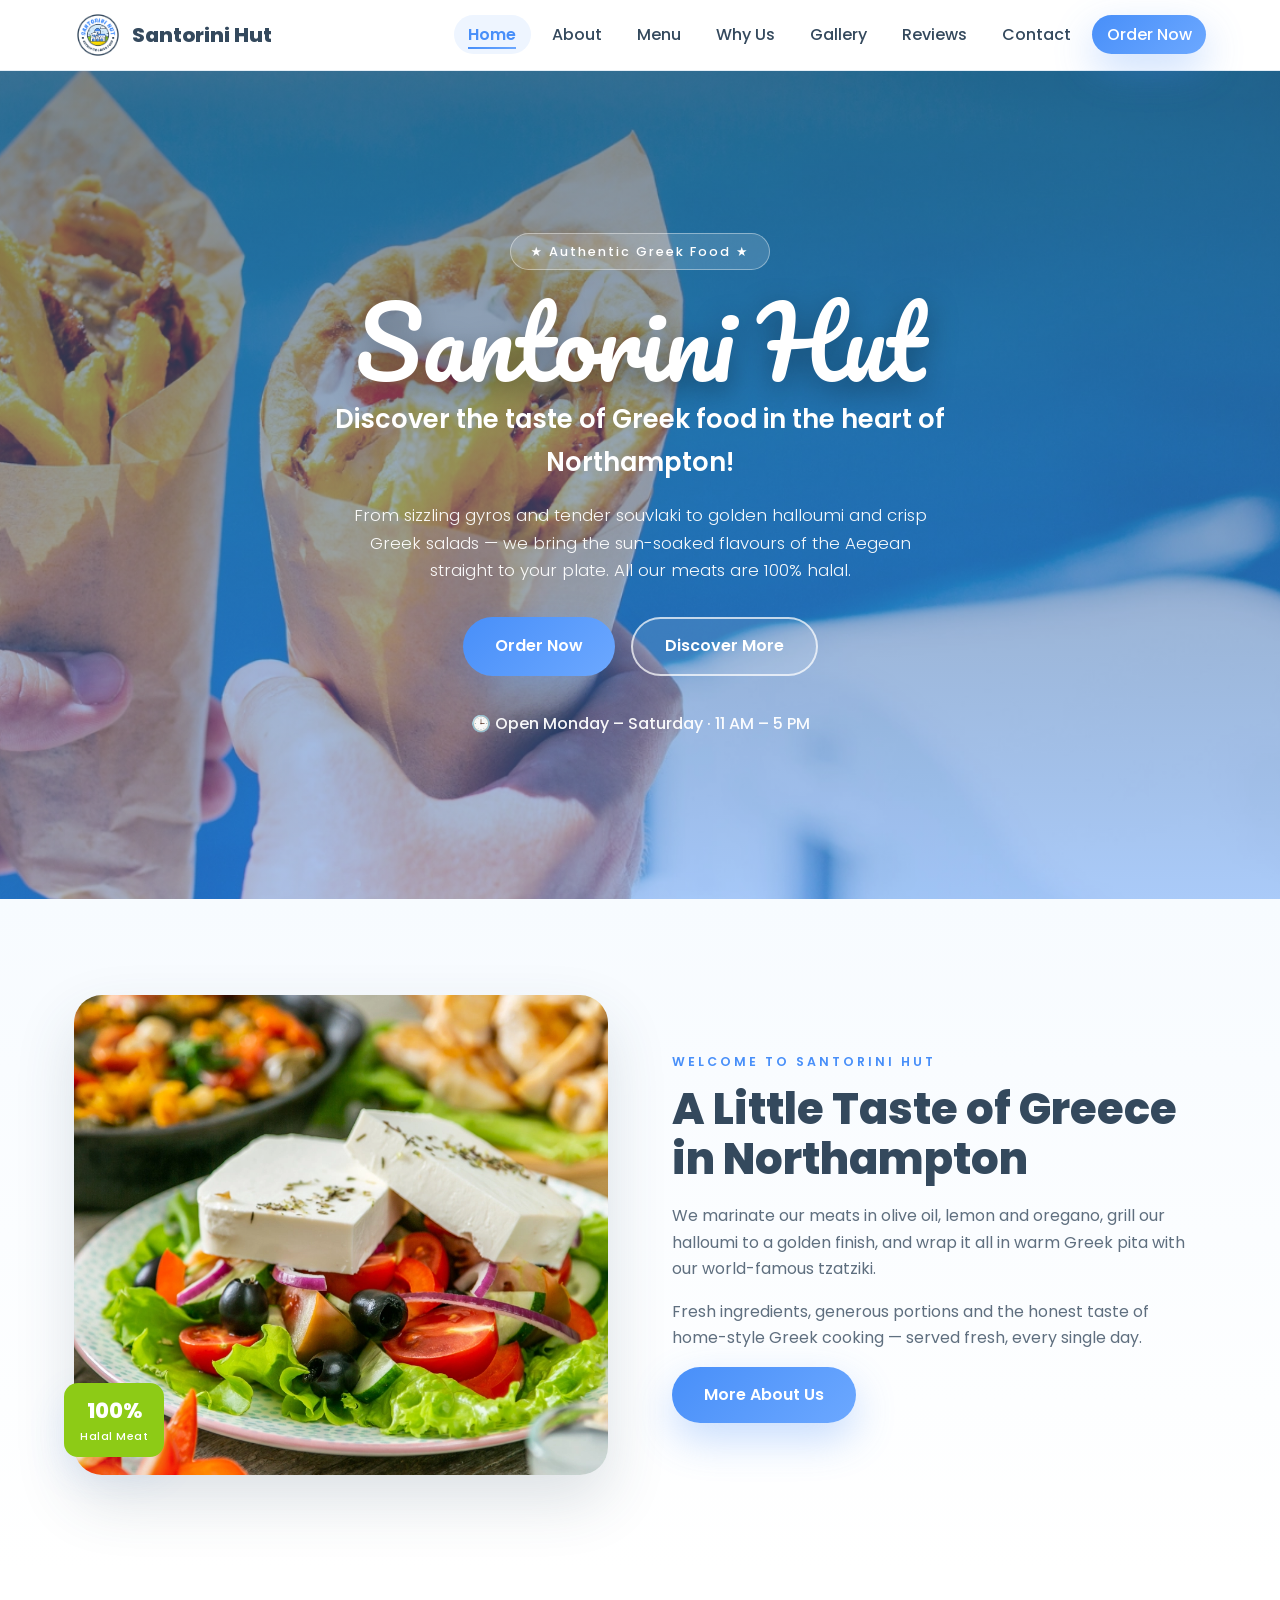
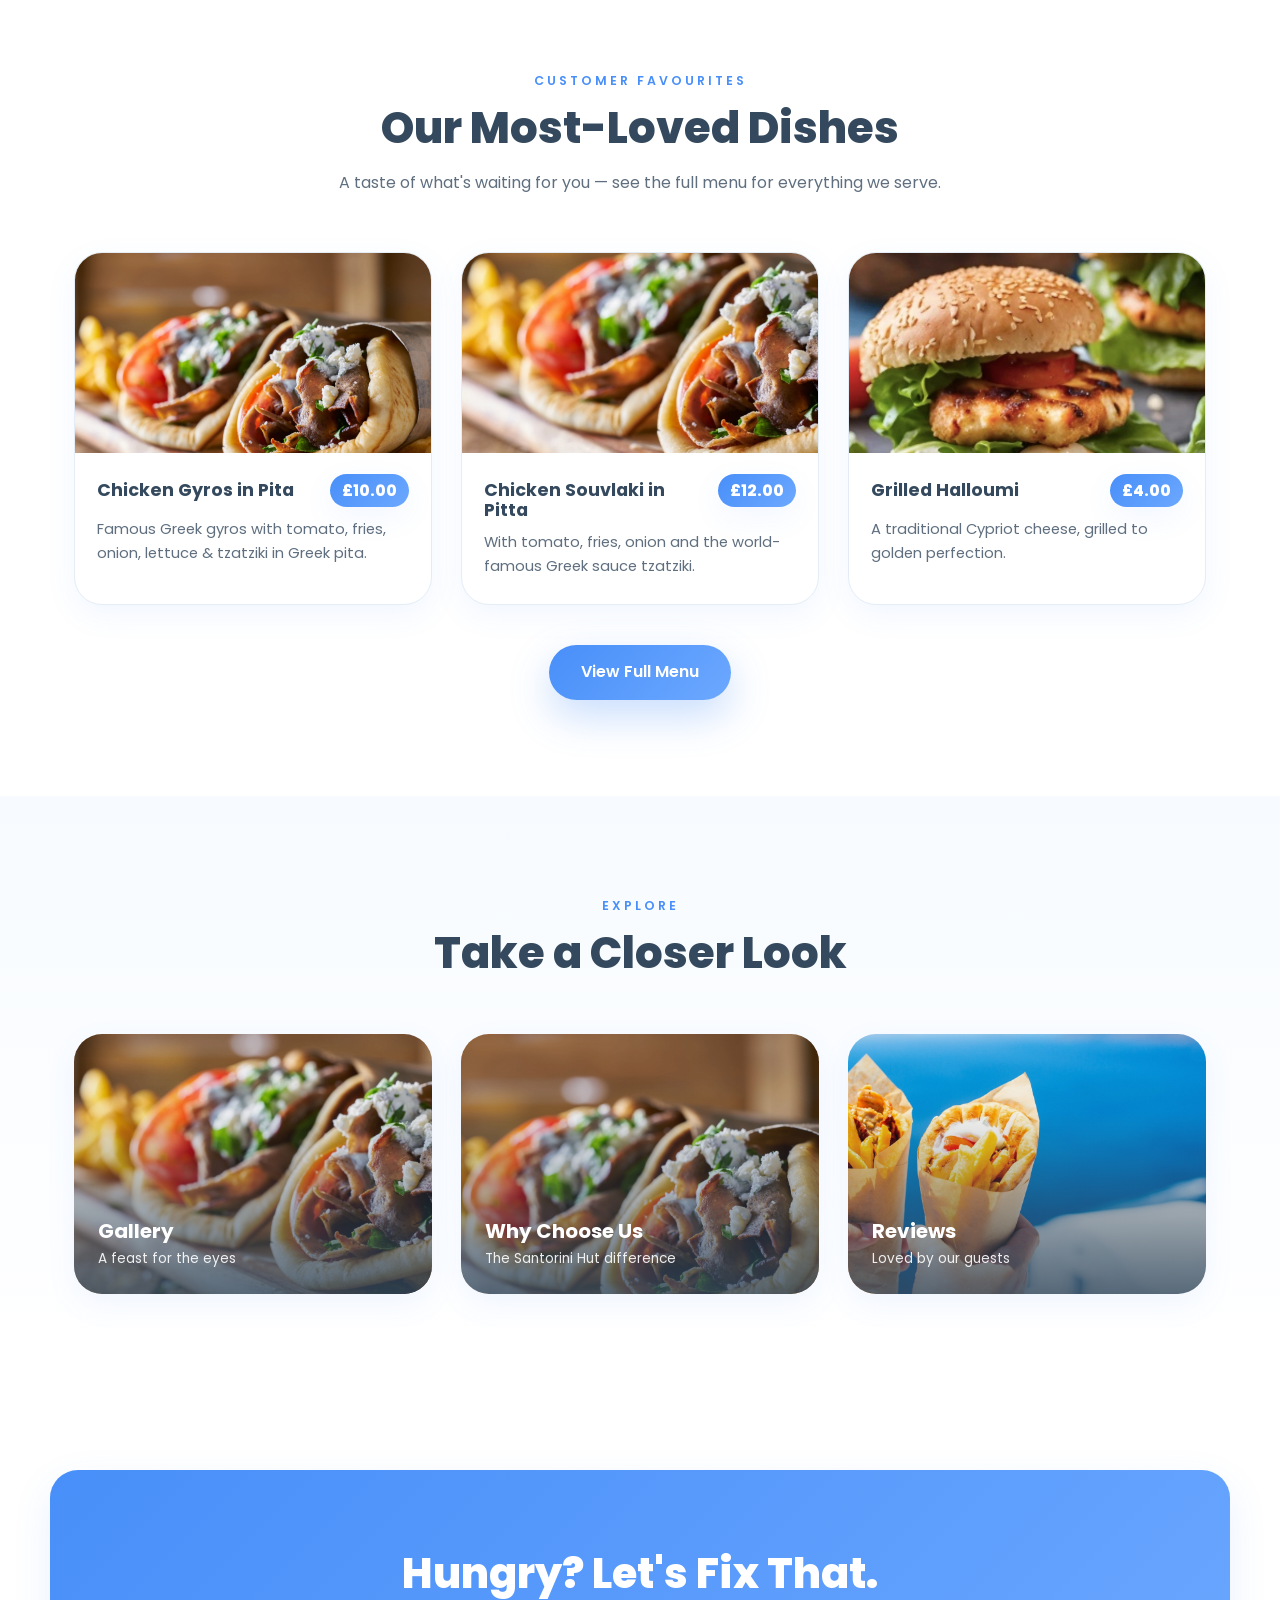
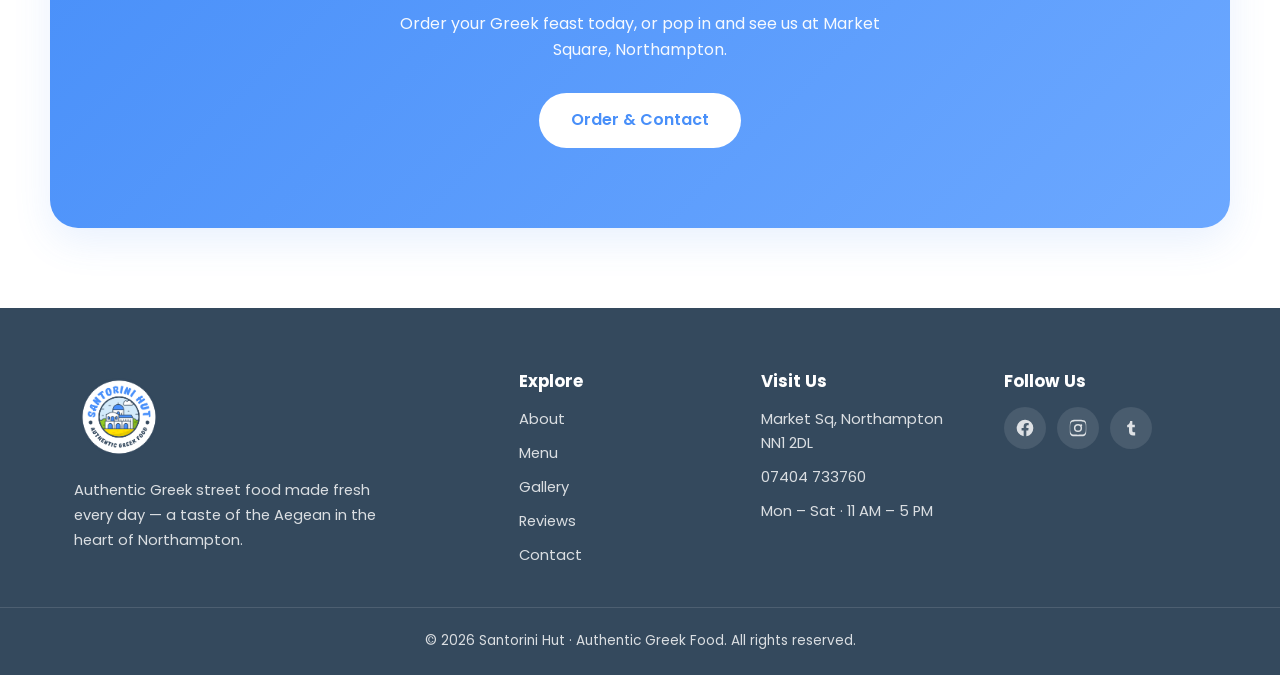
==== commit 1e664cad: "Replace all images with assets from the new images folder - Repoint every img src, favicon, hero/ban" ====
--- a/index.html
+++ b/index.html
@@ -9,7 +9,7 @@
   <link rel="preconnect" href="https://fonts.googleapis.com" />
   <link rel="preconnect" href="https://fonts.gstatic.com" crossorigin />
   <link href="https://fonts.googleapis.com/css2?family=Poppins:wght@300;400;500;600;700;800&family=Pacifico&display=swap" rel="stylesheet" />
-  <link rel="icon" type="image/jpeg" href="images/logo.jpg" />
+  <link rel="icon" type="image/jpeg" href="new%20images/logo.png" />
   <link rel="stylesheet" href="style.css" />
 </head>
 <body>
@@ -18,7 +18,7 @@
   <header class="site-header">
     <nav class="navbar">
       <a href="index.html" class="brand">
-        <img src="images/logo.jpg" alt="Santorini Hut logo" class="brand-logo" />
+        <img src="new%20images/logo.png" alt="Santorini Hut logo" class="brand-logo" />
         <span class="brand-name">Santorini&nbsp;Hut</span>
       </a>
       <input type="checkbox" id="nav-toggle" class="nav-toggle" />
@@ -62,7 +62,7 @@
   <section class="about section home-intro">
     <div class="container about-grid">
       <div class="about-image">
-        <img src="images/about.jpg" alt="A spread of fresh Greek dishes" />
+        <img src="new%20images/4.png" alt="A spread of fresh Greek dishes" />
         <div class="about-image-badge">
           <span class="years">100%</span>
           <span class="label">Halal Meat</span>
@@ -94,21 +94,21 @@
       </div>
       <div class="menu-grid">
         <article class="menu-card">
-          <div class="menu-card-img"><img src="images/chicken-gyros.jpg" alt="Chicken gyros in pita" /></div>
+          <div class="menu-card-img"><img src="new%20images/1.png" alt="Chicken gyros in pita" /></div>
           <div class="menu-card-body">
             <div class="menu-card-head"><h4>Chicken Gyros in Pita</h4><span class="price">£10.00</span></div>
             <p>Famous Greek gyros with tomato, fries, onion, lettuce &amp; tzatziki in Greek pita.</p>
           </div>
         </article>
         <article class="menu-card">
-          <div class="menu-card-img"><img src="images/souvlaki.jpg" alt="Chicken souvlaki in pitta" /></div>
+          <div class="menu-card-img"><img src="new%20images/santorini-hut-1.png" alt="Chicken souvlaki in pitta" /></div>
           <div class="menu-card-body">
             <div class="menu-card-head"><h4>Chicken Souvlaki in Pitta</h4><span class="price">£12.00</span></div>
             <p>With tomato, fries, onion and the world-famous Greek sauce tzatziki.</p>
           </div>
         </article>
         <article class="menu-card">
-          <div class="menu-card-img"><img src="images/halloumi.jpg" alt="Grilled halloumi" /></div>
+          <div class="menu-card-img"><img src="new%20images/santorini-hut-4.png" alt="Grilled halloumi" /></div>
           <div class="menu-card-body">
             <div class="menu-card-head"><h4>Grilled Halloumi</h4><span class="price">£4.00</span></div>
             <p>A traditional Cypriot cheese, grilled to golden perfection.</p>
@@ -130,15 +130,15 @@
       </div>
       <div class="explore-grid">
         <a class="explore-card" href="gallery.html">
-          <img src="images/gallery2.jpg" alt="Gallery" />
+          <img src="new%20images/santorini-hut-1.png" alt="Gallery" />
           <span>Gallery<small>A feast for the eyes</small></span>
         </a>
         <a class="explore-card" href="why-us.html">
-          <img src="images/gallery4.jpg" alt="Why choose us" />
+          <img src="new%20images/1.png" alt="Why choose us" />
           <span>Why Choose Us<small>The Santorini Hut difference</small></span>
         </a>
         <a class="explore-card" href="reviews.html">
-          <img src="images/gallery5.jpg" alt="Reviews" />
+          <img src="new%20images/sh-2.png" alt="Reviews" />
           <span>Reviews<small>Loved by our guests</small></span>
         </a>
       </div>
@@ -158,7 +158,7 @@
   <footer class="site-footer">
     <div class="container footer-grid">
       <div class="footer-brand">
-        <img src="images/logo.jpg" alt="Santorini Hut logo" class="footer-logo" />
+        <img src="new%20images/logo.png" alt="Santorini Hut logo" class="footer-logo" />
         <p>Authentic Greek street food made fresh every day — a taste of the Aegean in the heart of Northampton.</p>
       </div>
       <div class="footer-col">
--- a/style.css
+++ b/style.css
@@ -23,33 +23,49 @@
    1. DESIGN TOKENS
 ------------------------------------------------------------- */
 :root {
-  /* Warm palette */
-  --orange:      #f5821f;
-  --orange-dark: #e2680a;
-  --red:         #d6342b;
-  --cream:       #fff7ec;
-  --cream-2:     #fdeedd;
-  --white:       #ffffff;
-
-  /* Neutrals */
-  --ink:    #2a2018;   /* warm near-black text */
-  --muted:  #7a6e63;   /* secondary text */
-  --line:   #efe2d2;   /* subtle borders */
-
-  /* Brand accent (from the Santorini logo) */
-  --aegean: #2f4a63;
-
-  /* Gradients */
-  --grad-warm: linear-gradient(135deg, var(--orange) 0%, var(--red) 100%);
-  --grad-soft: linear-gradient(180deg, var(--cream) 0%, var(--white) 100%);
-
-  /* Effects */
+  /* ---- Brand palette (derived from the Santorini Hut logo) ---- */
+  --primary:        #488ff9;   /* primary blue            */
+  --primary-hover:  #2f73d9;   /* slightly darker blue    */
+  --primary-soft:   #6ca8ff;   /* gradient end / light    */
+  --primary-light:  #eef5ff;   /* very light blue surface */
+  --navy:           #34495d;   /* dark navy (secondary)   */
+  --sky:            #dfecf7;   /* sky blue                */
+  --soft-blue:      #aebfd4;   /* soft blue               */
+  --yellow:         #d6cf0b;   /* Santorini yellow accent */
+  --olive:          #7c8893;   /* olive green-grey        */
+  --green:          #8dcb16;   /* success green           */
+  --white:          #ffffff;
+
+  /* Backgrounds */
+  --bg:       #ffffff;         /* main background         */
+  --bg-alt:   #f7fbff;         /* alternate section bg    */
+  --bg-blue:  #dfecf7;         /* soft blue sections      */
+
+  /* Text */
+  --ink:    #34495d;   /* headings */
+  --muted:  #5f6f7f;   /* body text */
+  --muted-2:#8a99a8;   /* muted text */
+  --line:   #e4edf5;   /* subtle blue-tinted borders */
+
+  /* ---- Compatibility aliases (kept so layout rules are untouched) ---- */
+  --orange:      var(--primary);
+  --orange-dark: var(--primary);
+  --red:         var(--primary);
+  --cream:       var(--bg-alt);
+  --cream-2:     var(--bg-blue);
+  --aegean:      var(--navy);
+
+  /* Gradients (used sparingly) */
+  --grad-warm: linear-gradient(135deg, #488ff9 0%, #6ca8ff 100%); /* primary gradient */
+  --grad-soft: linear-gradient(180deg, var(--bg-alt) 0%, var(--white) 100%);
+
+  /* Effects — soft, blue-tinted shadows */
   --radius:    18px;
   --radius-lg: 28px;
-  --shadow-sm: 0 6px 18px rgba(42, 32, 24, 0.08);
-  --shadow-md: 0 14px 38px rgba(42, 32, 24, 0.12);
-  --shadow-lg: 0 26px 60px rgba(42, 32, 24, 0.18);
-  --shadow-glow: 0 16px 40px rgba(245, 130, 31, 0.35);
+  --shadow-sm: 0 10px 30px rgba(72, 143, 249, 0.08);
+  --shadow-md: 0 14px 38px rgba(72, 143, 249, 0.12);
+  --shadow-lg: 0 26px 60px rgba(52, 73, 93, 0.16);
+  --shadow-glow: 0 16px 40px rgba(72, 143, 249, 0.30);
 
   --container: 1180px;
   --ease: cubic-bezier(0.22, 1, 0.36, 1);
@@ -62,12 +78,12 @@
 ------------------------------------------------------------- */
 *, *::before, *::after { box-sizing: border-box; margin: 0; padding: 0; }
 
-html { scroll-behavior: smooth; scroll-padding-top: 84px; }
+html { scroll-behavior: smooth; scroll-padding-top: 84px; overflow-x: hidden; }
 
 body {
   font-family: 'Poppins', 'Montserrat', system-ui, sans-serif;
-  color: var(--ink);
-  background: var(--cream);
+  color: var(--muted);
+  background: var(--white);
   line-height: 1.65;
   -webkit-font-smoothing: antialiased;
   overflow-x: hidden;
@@ -128,7 +144,7 @@
   color: var(--white);
   box-shadow: var(--shadow-glow);
 }
-.btn-primary:hover { transform: translateY(-3px) scale(1.02); box-shadow: 0 22px 46px rgba(214, 52, 43, 0.4); }
+.btn-primary:hover { transform: translateY(-3px) scale(1.02); box-shadow: 0 22px 46px rgba(72, 143, 249, 0.4); }
 
 .btn-ghost {
   background: rgba(255, 255, 255, 0.12);
@@ -147,7 +163,7 @@
   position: sticky;
   top: 0;
   z-index: 100;
-  background: rgba(255, 247, 236, 0.82);
+  background: rgba(255, 255, 255, 0.85);
   backdrop-filter: blur(14px);
   -webkit-backdrop-filter: blur(14px);
   border-bottom: 1px solid var(--line);
@@ -173,9 +189,10 @@
   font-weight: 500;
   border-radius: 999px;
   position: relative;
+  color: var(--ink);
   transition: color 0.3s var(--ease), background 0.3s var(--ease);
 }
-.nav-links a:not(.nav-cta):hover { color: var(--orange-dark); }
+.nav-links a:not(.nav-cta):hover { color: var(--primary); }
 /* animated underline */
 .nav-links a:not(.nav-cta)::after {
   content: "";
@@ -198,15 +215,15 @@
 
 /* Active tab (current page) */
 .nav-links a.active:not(.nav-cta) {
-  color: var(--orange-dark);
-  background: var(--cream-2);
+  color: var(--primary);
+  background: var(--primary-light);
   font-weight: 600;
 }
 .nav-links a.active:not(.nav-cta)::after { transform: scaleX(1); }
 
 /* Hamburger (pure CSS) */
 .nav-toggle { display: none; }
-.nav-toggle-label { display: none; flex-direction: column; gap: 5px; cursor: pointer; padding: 8px; }
+.nav-toggle-label { display: none; position: relative; z-index: 3; flex-direction: column; gap: 5px; cursor: pointer; padding: 8px; }
 .nav-toggle-label span {
   width: 26px; height: 3px; border-radius: 3px; background: var(--aegean);
   transition: transform 0.3s var(--ease), opacity 0.3s var(--ease);
@@ -223,12 +240,12 @@
   justify-content: center;
   text-align: center;
   color: var(--white);
-  background: url('images/hero.jpg') center/cover no-repeat fixed;
+  background: url('new%20images/sh-2.png') center/cover no-repeat fixed;
 }
 .hero-overlay {
   position: absolute;
   inset: 0;
-  background: linear-gradient(180deg, rgba(42, 32, 24, 0.55) 0%, rgba(214, 52, 43, 0.45) 100%);
+  background: linear-gradient(180deg, rgba(52, 73, 93, 0.62) 0%, rgba(72, 143, 249, 0.45) 100%);
 }
 .hero-content {
   position: relative;
@@ -295,19 +312,19 @@
 }
 .about-image-badge {
   position: absolute;
-  bottom: -28px;
-  right: -10px;
-  background: var(--grad-warm);
+  bottom: 18px;
+  left: -10px;
+  background: var(--green);
   color: var(--white);
-  border-radius: var(--radius);
-  padding: 1.1rem 1.4rem;
+  border-radius: 14px;
+  padding: 0.7rem 1rem;
   text-align: center;
   box-shadow: var(--shadow-md);
   display: flex;
   flex-direction: column;
 }
-.about-image-badge .years { font-size: 1.8rem; font-weight: 800; }
-.about-image-badge .label { font-size: 0.78rem; font-weight: 500; letter-spacing: 1px; }
+.about-image-badge .years { font-size: 1.3rem; font-weight: 800; }
+.about-image-badge .label { font-size: 0.68rem; font-weight: 500; letter-spacing: 0.5px; }
 
 .about-text p { color: var(--muted); margin-bottom: 1rem; }
 .about-text .section-title { margin-bottom: 1.2rem; }
@@ -357,7 +374,7 @@
 .menu-card:hover .menu-card-img img { transform: scale(1.08); }
 .menu-card-body { padding: 1.3rem 1.4rem 1.6rem; }
 .menu-card-head { display: flex; justify-content: space-between; align-items: baseline; gap: 0.8rem; }
-.menu-card-head h4 { font-size: 1.1rem; }
+.menu-card-head h4 { font-size: 1.1rem; color: var(--ink); }
 .menu-card-head h4 small { font-weight: 500; color: var(--muted); font-size: 0.78rem; }
 .price {
   flex-shrink: 0;
@@ -407,7 +424,7 @@
   transition: transform 0.4s var(--ease), background 0.4s var(--ease);
 }
 .why-card:hover .why-icon { background: var(--grad-warm); transform: rotate(-8deg) scale(1.05); }
-.why-card h3 { margin-bottom: 0.5rem; font-size: 1.2rem; }
+.why-card h3 { margin-bottom: 0.5rem; font-size: 1.2rem; color: var(--ink); }
 .why-card p { color: var(--muted); font-size: 0.92rem; }
 
 /* -------------------------------------------------------------
@@ -434,7 +451,7 @@
   content: "";
   position: absolute;
   inset: 0;
-  background: linear-gradient(180deg, transparent 40%, rgba(214, 52, 43, 0.45));
+  background: linear-gradient(180deg, transparent 40%, rgba(52, 73, 93, 0.55));
   opacity: 0;
   transition: opacity 0.4s var(--ease);
 }
@@ -465,11 +482,11 @@
   line-height: 1;
 }
 .review-card:hover { transform: translateY(-6px); box-shadow: var(--shadow-md); }
-.stars { color: var(--orange); letter-spacing: 2px; margin-bottom: 0.9rem; }
+.stars { color: var(--yellow); letter-spacing: 2px; margin-bottom: 0.9rem; }
 .quote { color: var(--ink); font-style: italic; margin-bottom: 1.4rem; }
 .reviewer { display: flex; align-items: center; gap: 0.9rem; }
 .reviewer img { width: 52px; height: 52px; border-radius: 50%; object-fit: cover; border: 3px solid var(--cream-2); }
-.reviewer strong { display: block; }
+.reviewer strong { display: block; color: var(--ink); }
 .reviewer span { font-size: 0.82rem; color: var(--muted); }
 
 /* -------------------------------------------------------------
@@ -489,9 +506,9 @@
   border-radius: 14px;
   font-size: 1.3rem;
 }
-.contact-list strong { display: block; font-size: 0.95rem; }
+.contact-list strong { display: block; font-size: 0.95rem; color: var(--ink); }
 .contact-list a, .contact-list span { color: var(--muted); }
-.contact-list a:hover { color: var(--orange-dark); }
+.contact-list a:hover { color: var(--primary); }
 
 .contact-form {
   background: var(--cream);
@@ -500,7 +517,7 @@
   padding: 2.2rem;
   box-shadow: var(--shadow-sm);
 }
-.contact-form h3 { margin-bottom: 1.4rem; }
+.contact-form h3 { margin-bottom: 1.4rem; color: var(--ink); }
 .form-row { display: grid; grid-template-columns: 1fr 1fr; gap: 1rem; }
 .contact-form label { display: block; margin-bottom: 1rem; }
 .contact-form label span { display: block; font-size: 0.85rem; font-weight: 500; margin-bottom: 0.4rem; }
@@ -517,15 +534,15 @@
 .contact-form input:focus,
 .contact-form textarea:focus {
   outline: none;
-  border-color: var(--orange);
-  box-shadow: 0 0 0 4px rgba(245, 130, 31, 0.15);
+  border-color: var(--primary);
+  box-shadow: 0 0 0 4px rgba(72, 143, 249, 0.18);
 }
 .contact-form textarea { resize: vertical; }
 
 /* -------------------------------------------------------------
    12. FOOTER
 ------------------------------------------------------------- */
-.site-footer { background: var(--aegean); color: #d9e3ec; }
+.site-footer { background: var(--navy); color: rgba(255, 255, 255, 0.82); }
 .footer-grid {
   display: grid;
   grid-template-columns: 2fr 1fr 1fr 1fr;
@@ -545,7 +562,7 @@
   display: grid; place-items: center;
   border-radius: 50%;
   background: rgba(255, 255, 255, 0.1);
-  color: #d9e3ec;
+  color: rgba(255, 255, 255, 0.82);
   transition: transform 0.35s var(--ease), background 0.35s var(--ease), color 0.35s var(--ease);
 }
 .social-link:hover { background: var(--grad-warm); color: var(--white); transform: translateY(-4px); }
@@ -591,6 +608,7 @@
   .nav-links {
     position: fixed;
     top: 0; right: 0;
+    z-index: 2;
     height: 100vh;
     width: min(78vw, 320px);
     flex-direction: column;
@@ -610,14 +628,25 @@
   .nav-toggle:checked ~ .nav-toggle-label span:nth-child(2) { opacity: 0; }
   .nav-toggle:checked ~ .nav-toggle-label span:nth-child(3) { transform: translateY(-8px) rotate(-45deg); }
 
-  /* hero: drop fixed attachment (better mobile perf) */
+  /* hero: drop fixed attachment (better mobile perf) + stronger overlay for legibility */
   .hero { background-attachment: scroll; min-height: 88vh; }
+  .hero-overlay { background: linear-gradient(180deg, rgba(52, 73, 93, 0.66) 0%, rgba(52, 73, 93, 0.6) 100%); }
+  .hero-content { padding: 5rem 1.25rem; }
+
+  /* dim the page behind the open mobile menu */
+  .nav-toggle:checked ~ .nav-toggle-label::before {
+    content: "";
+    position: fixed;
+    inset: 0;
+    z-index: 1;
+    background: rgba(52, 73, 93, 0.5);
+  }
 
   /* stacked sections */
   .about-grid,
   .contact-grid { grid-template-columns: 1fr; }
   .about-image img { height: 360px; }
-  .about-image-badge { right: 1rem; }
+  .about-image-badge { left: 1rem; }
 
   .menu-grid,
   .why-grid,
@@ -663,7 +692,7 @@
 .page-banner-overlay {
   position: absolute;
   inset: 0;
-  background: linear-gradient(180deg, rgba(42, 32, 24, 0.55) 0%, rgba(214, 52, 43, 0.5) 100%);
+  background: linear-gradient(180deg, rgba(52, 73, 93, 0.66) 0%, rgba(72, 143, 249, 0.5) 100%);
 }
 .page-banner-content {
   position: relative;
@@ -676,14 +705,14 @@
   font-weight: 800;
   text-shadow: 0 6px 24px rgba(0, 0, 0, 0.35);
 }
-.page-banner-content .eyebrow { color: #ffd9b8; }
+.page-banner-content .eyebrow { color: var(--sky); }
 .breadcrumb {
   margin-top: 0.8rem;
   font-size: 0.92rem;
   font-weight: 500;
   opacity: 0.95;
 }
-.breadcrumb a:hover { color: #ffd9b8; }
+.breadcrumb a:hover { color: var(--sky); }
 .breadcrumb span { margin: 0 0.4rem; opacity: 0.7; }
 
 /* Home: intro highlight strip */
@@ -739,7 +768,7 @@
   content: "";
   position: absolute;
   inset: 0;
-  background: linear-gradient(180deg, rgba(42, 32, 24, 0.05) 30%, rgba(42, 32, 24, 0.8));
+  background: linear-gradient(180deg, rgba(52, 73, 93, 0.05) 30%, rgba(52, 73, 93, 0.82));
   z-index: 1;
 }
 .explore-card span {
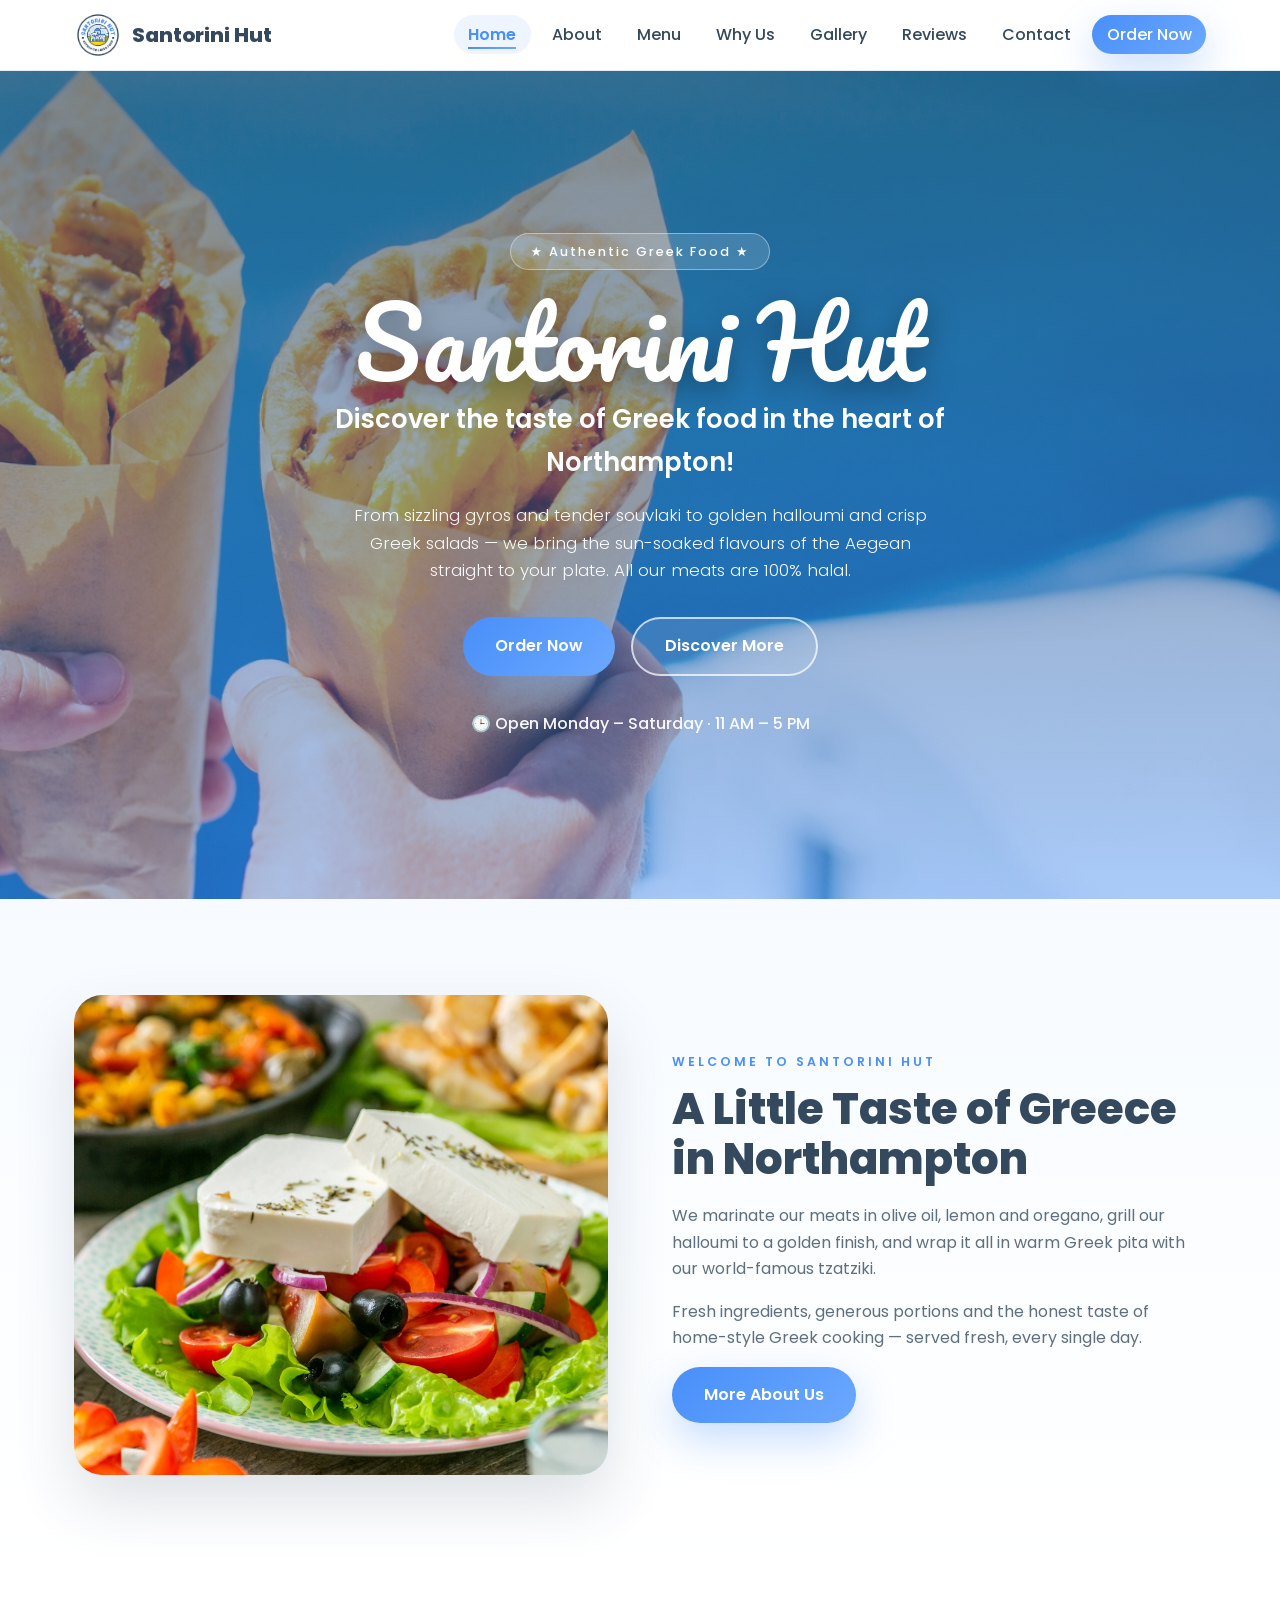
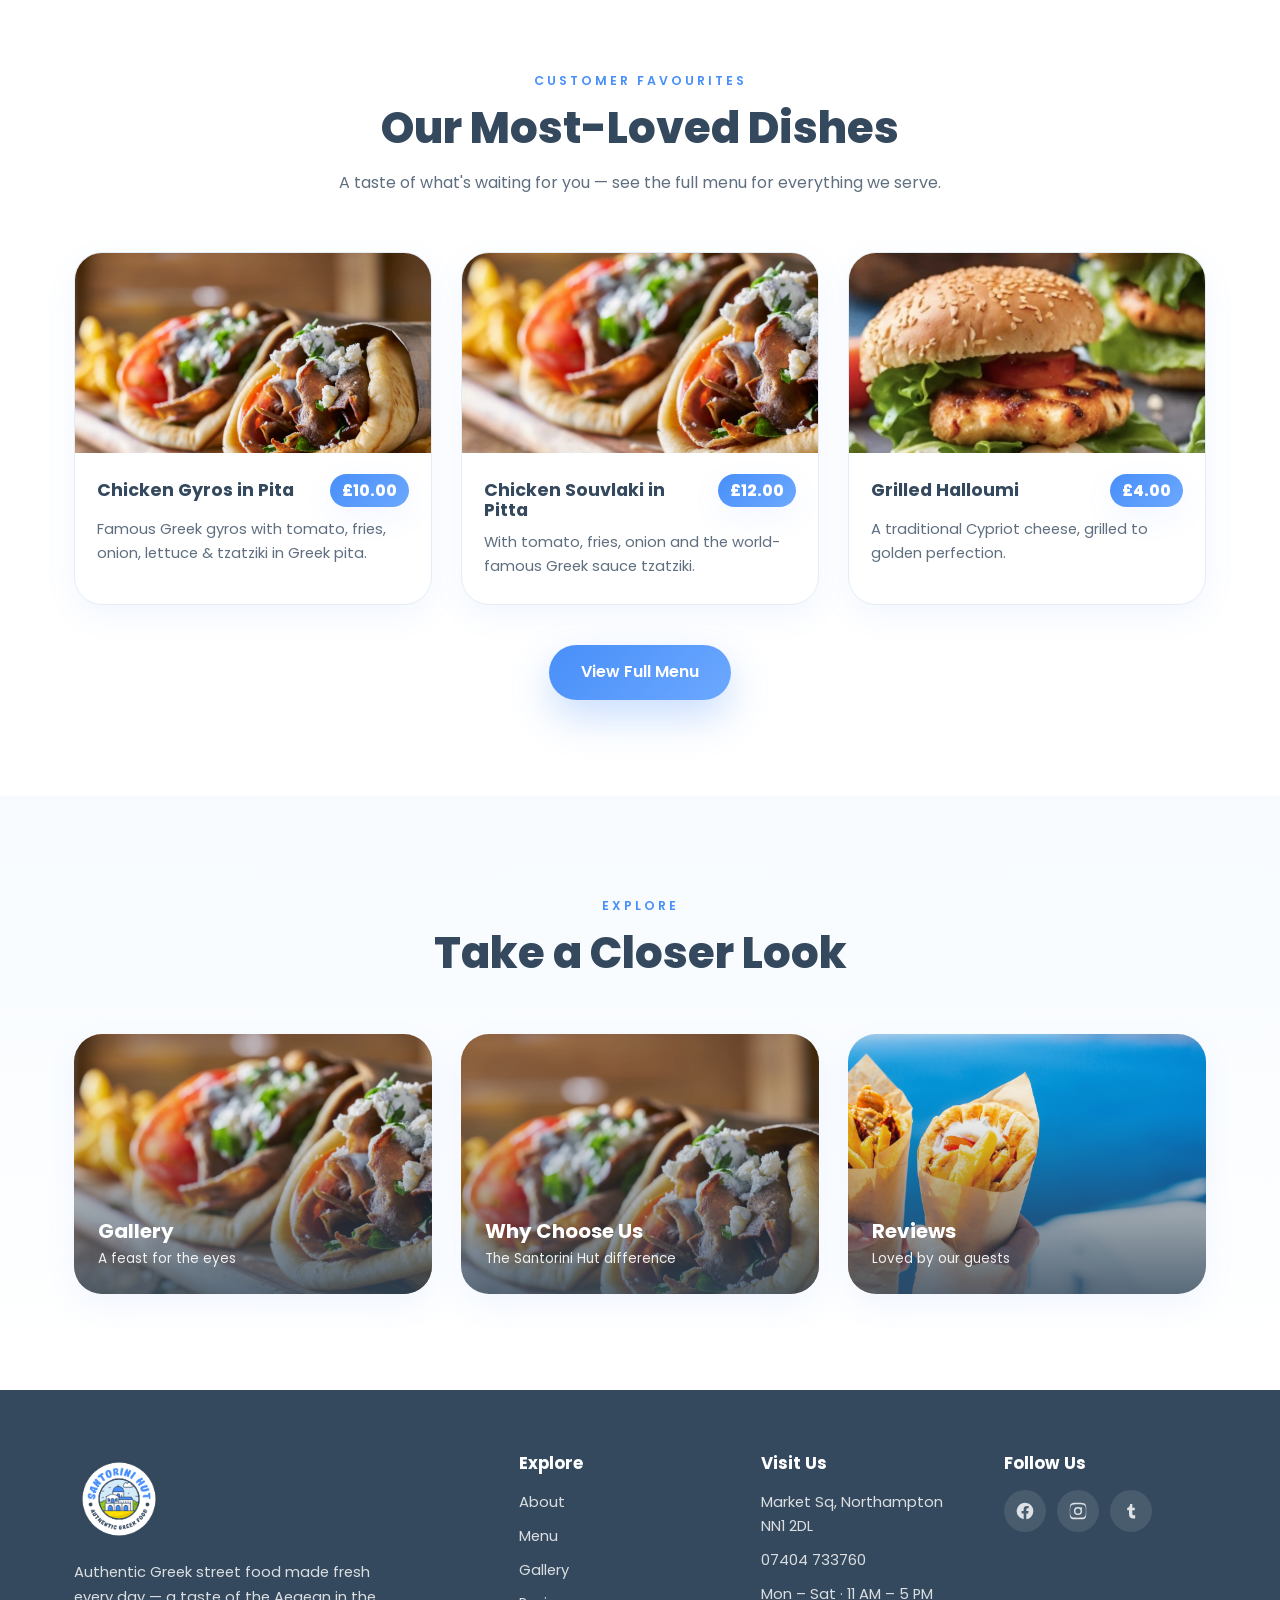
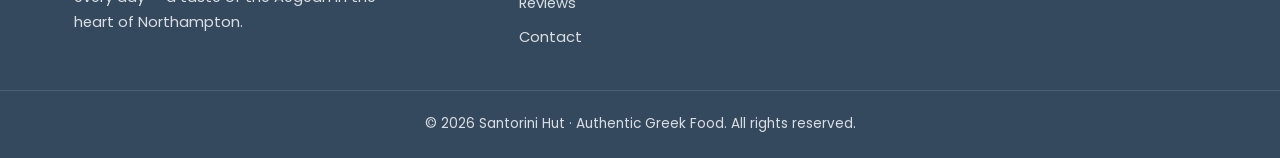
==== commit 463cafdb: "Remove the 100% Halal Meat badge and home Order Now CTA band - Delete the green ".about-image-badge"" ====
--- a/index.html
+++ b/index.html
@@ -63,10 +63,6 @@
     <div class="container about-grid">
       <div class="about-image">
         <img src="new%20images/4.png" alt="A spread of fresh Greek dishes" />
-        <div class="about-image-badge">
-          <span class="years">100%</span>
-          <span class="label">Halal Meat</span>
-        </div>
       </div>
       <div class="about-text">
         <span class="eyebrow">Welcome to Santorini Hut</span>
@@ -145,15 +141,6 @@
     </div>
   </section>
 
-  <!-- ===== CTA BAND ===== -->
-  <div class="cta-wrap">
-    <div class="cta-band">
-      <h2>Hungry? Let's Fix That.</h2>
-      <p>Order your Greek feast today, or pop in and see us at Market Square, Northampton.</p>
-      <a href="contact.html" class="btn btn-light">Order &amp; Contact</a>
-    </div>
-  </div>
-
   <!-- ===== SHARED FOOTER ===== -->
   <footer class="site-footer">
     <div class="container footer-grid">
--- a/style.css
+++ b/style.css
@@ -310,22 +310,6 @@
   height: 480px;
   object-fit: cover;
 }
-.about-image-badge {
-  position: absolute;
-  bottom: 18px;
-  left: -10px;
-  background: var(--green);
-  color: var(--white);
-  border-radius: 14px;
-  padding: 0.7rem 1rem;
-  text-align: center;
-  box-shadow: var(--shadow-md);
-  display: flex;
-  flex-direction: column;
-}
-.about-image-badge .years { font-size: 1.3rem; font-weight: 800; }
-.about-image-badge .label { font-size: 0.68rem; font-weight: 500; letter-spacing: 0.5px; }
-
 .about-text p { color: var(--muted); margin-bottom: 1rem; }
 .about-text .section-title { margin-bottom: 1.2rem; }
 .about-points { margin: 1.4rem 0 2rem; display: grid; gap: 0.6rem; }
@@ -646,7 +630,6 @@
   .about-grid,
   .contact-grid { grid-template-columns: 1fr; }
   .about-image img { height: 360px; }
-  .about-image-badge { left: 1rem; }
 
   .menu-grid,
   .why-grid,
@@ -809,3 +792,73 @@
   .page-banner { min-height: 38vh; }
   .explore-grid { grid-template-columns: 1fr; }
 }
+
+/* =============================================================
+   16. MENU LIST (image-free, premium restaurant-style menu)
+   Used on menu.html only — the home "Featured Dishes" cards
+   (.menu-card) are intentionally left unchanged.
+============================================================= */
+.menu-list {
+  display: grid;
+  grid-template-columns: repeat(2, 1fr);
+  column-gap: 3.5rem;
+  row-gap: 0.4rem;
+}
+
+/* Single dish row */
+.dish {
+  padding: 1.15rem 1.1rem;
+  border-bottom: 1px solid var(--line);
+  border-radius: 14px;
+  transition: background 0.25s ease-in-out, transform 0.25s ease-in-out,
+              box-shadow 0.25s ease-in-out;
+}
+.dish:hover {
+  background: var(--primary-light);
+  transform: translateY(-2px);
+  box-shadow: var(--shadow-sm);
+}
+
+/* Name · dotted leader · price on one baseline */
+.dish-head { display: flex; align-items: baseline; gap: 0.5rem; }
+.dish-name {
+  font-size: 1.15rem;
+  font-weight: 700;
+  color: var(--ink);
+  flex: 0 1 auto;
+}
+.dish-name small {
+  font-weight: 500;
+  color: var(--muted);
+  font-size: 0.72rem;
+  letter-spacing: 0.3px;
+}
+.dish-leader {
+  flex: 1 1 auto;
+  min-width: 1.5rem;
+  align-self: flex-end;
+  margin-bottom: 0.42rem;
+  border-bottom: 2px dotted var(--line);
+  transition: border-color 0.25s ease-in-out;
+}
+.dish-price {
+  flex: 0 0 auto;
+  font-weight: 800;
+  font-size: 1.1rem;
+  color: var(--primary);
+  white-space: nowrap;
+}
+.dish-desc {
+  margin-top: 0.45rem;
+  color: var(--muted);
+  font-size: 0.92rem;
+  max-width: 95%;
+}
+
+/* Hover accent on the leader + price */
+.dish:hover .dish-leader { border-color: var(--primary); }
+
+/* Responsive: single column on tablet & mobile */
+@media (max-width: 768px) {
+  .menu-list { grid-template-columns: 1fr; column-gap: 0; }
+}
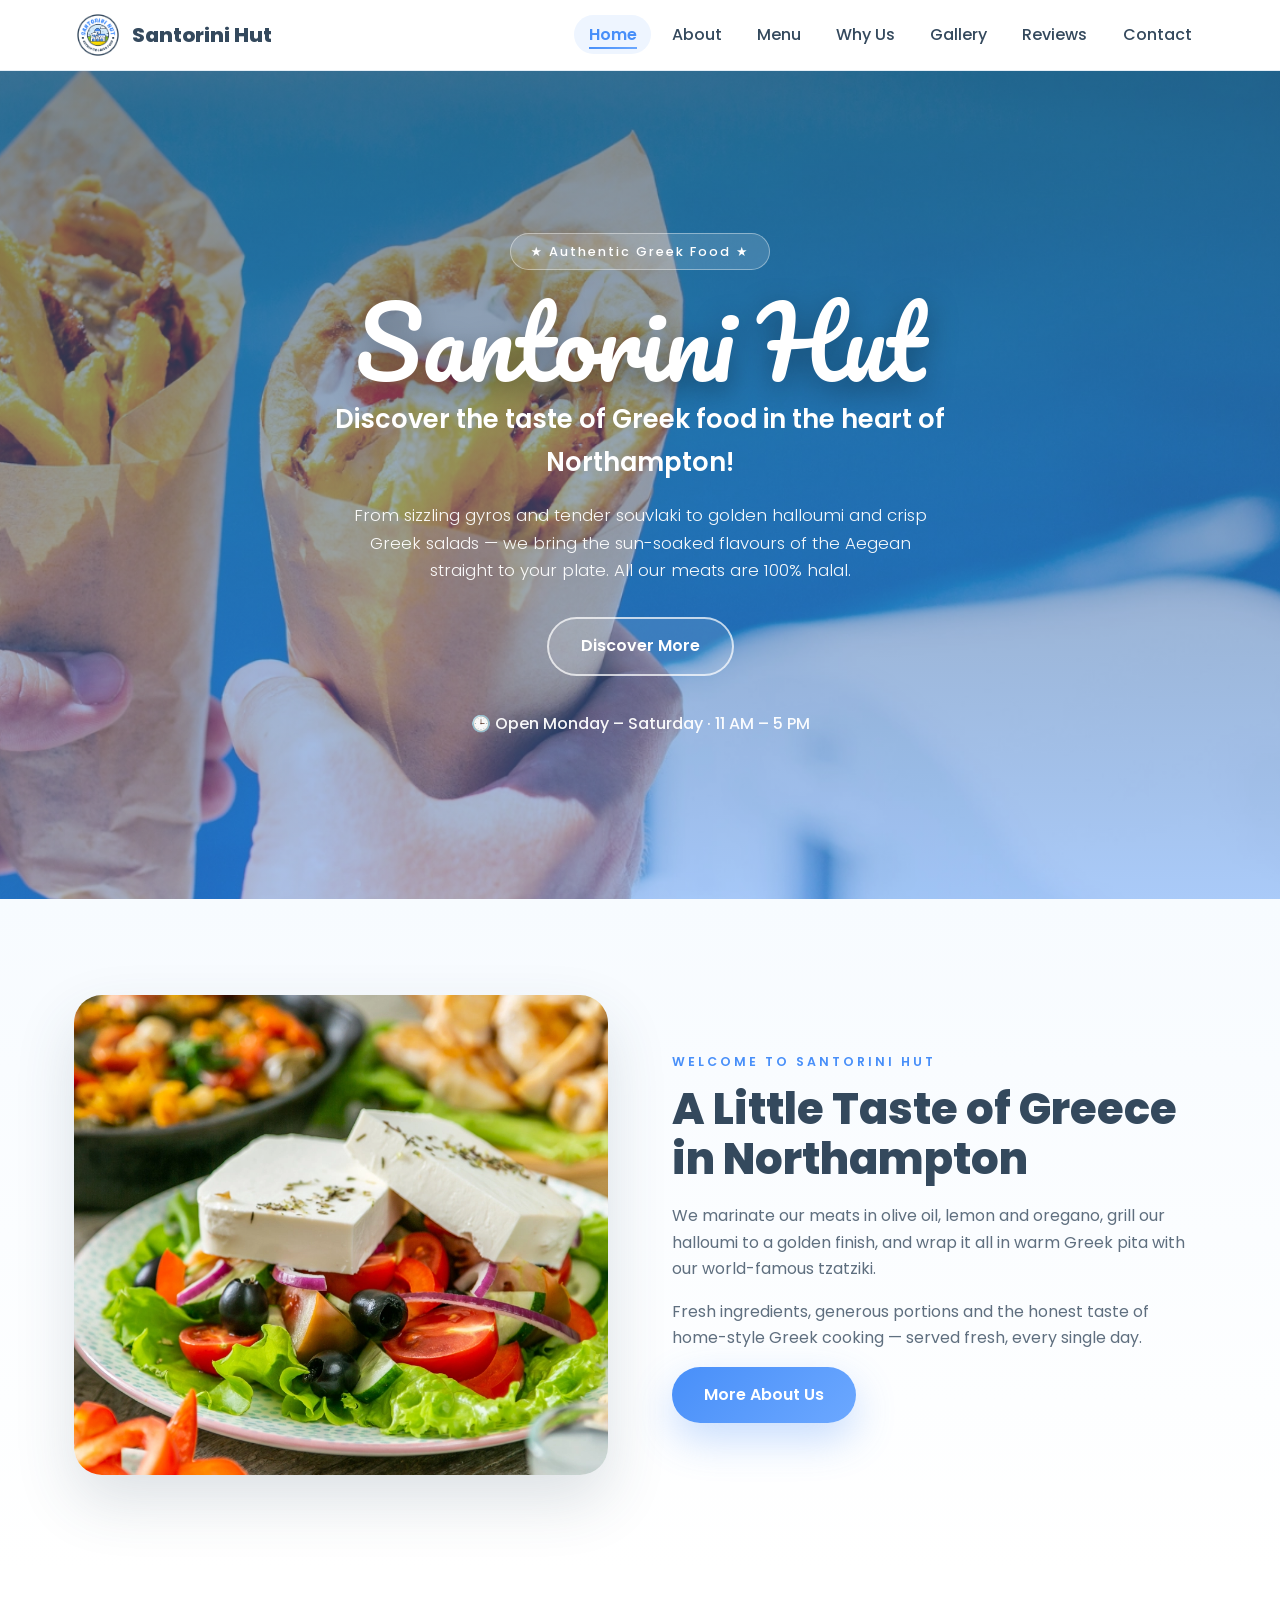
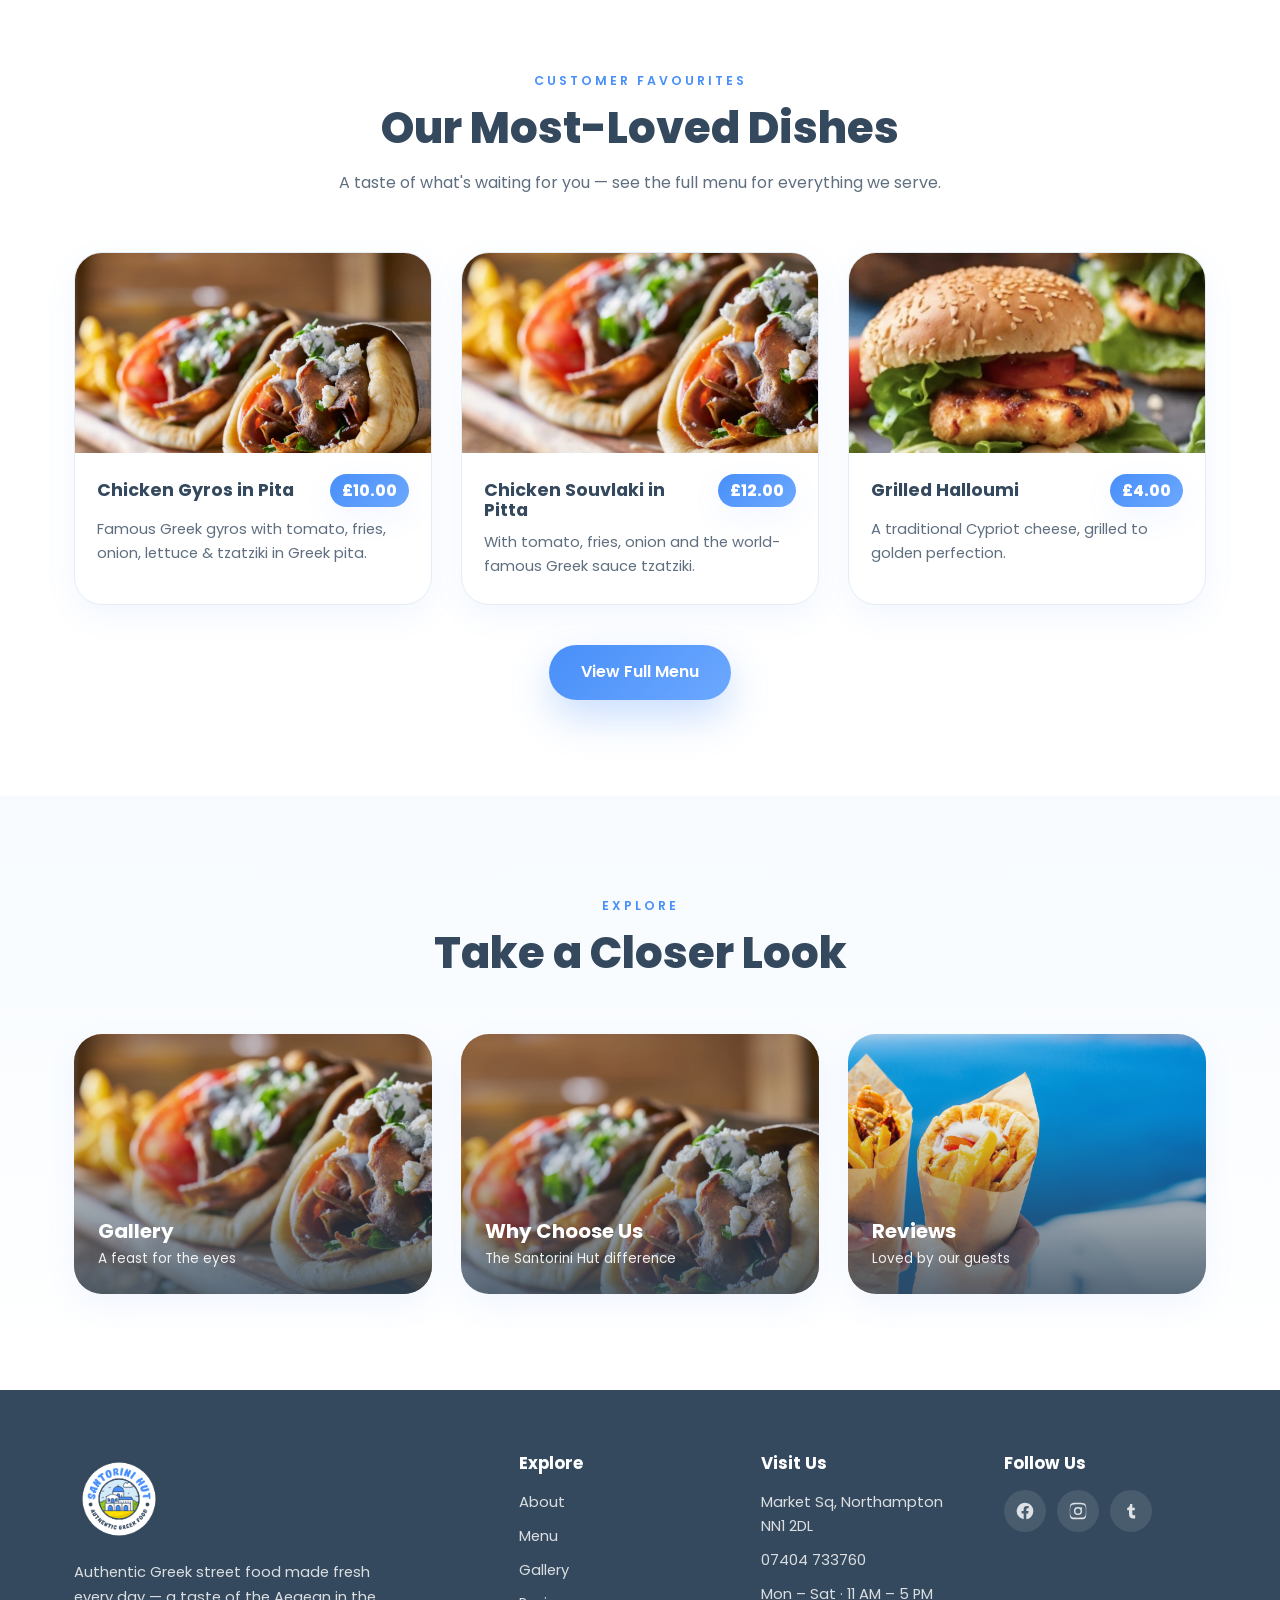
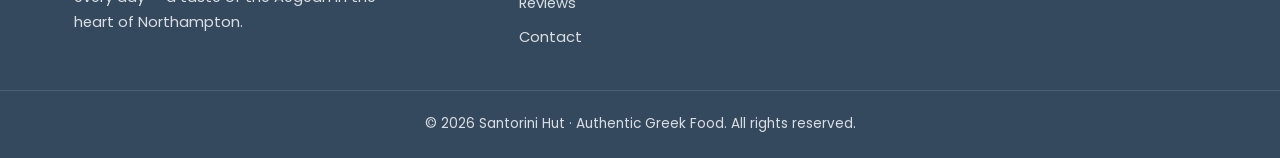
==== commit 0dff0119: "Remove Order Now buttons from navbar and hero - Delete the "Order Now" nav-cta link from the shared " ====
--- a/index.html
+++ b/index.html
@@ -33,7 +33,6 @@
         <li><a href="gallery.html">Gallery</a></li>
         <li><a href="reviews.html">Reviews</a></li>
         <li><a href="contact.html">Contact</a></li>
-        <li><a href="menu.html" class="nav-cta">Order Now</a></li>
       </ul>
     </nav>
   </header>
@@ -51,7 +50,6 @@
         All our meats are 100% halal.
       </p>
       <div class="hero-actions">
-        <a href="menu.html" class="btn btn-primary">Order Now</a>
         <a href="about.html" class="btn btn-ghost">Discover More</a>
       </div>
       <p class="hero-hours">🕒 Open Monday – Saturday · 11 AM – 5 PM</p>
